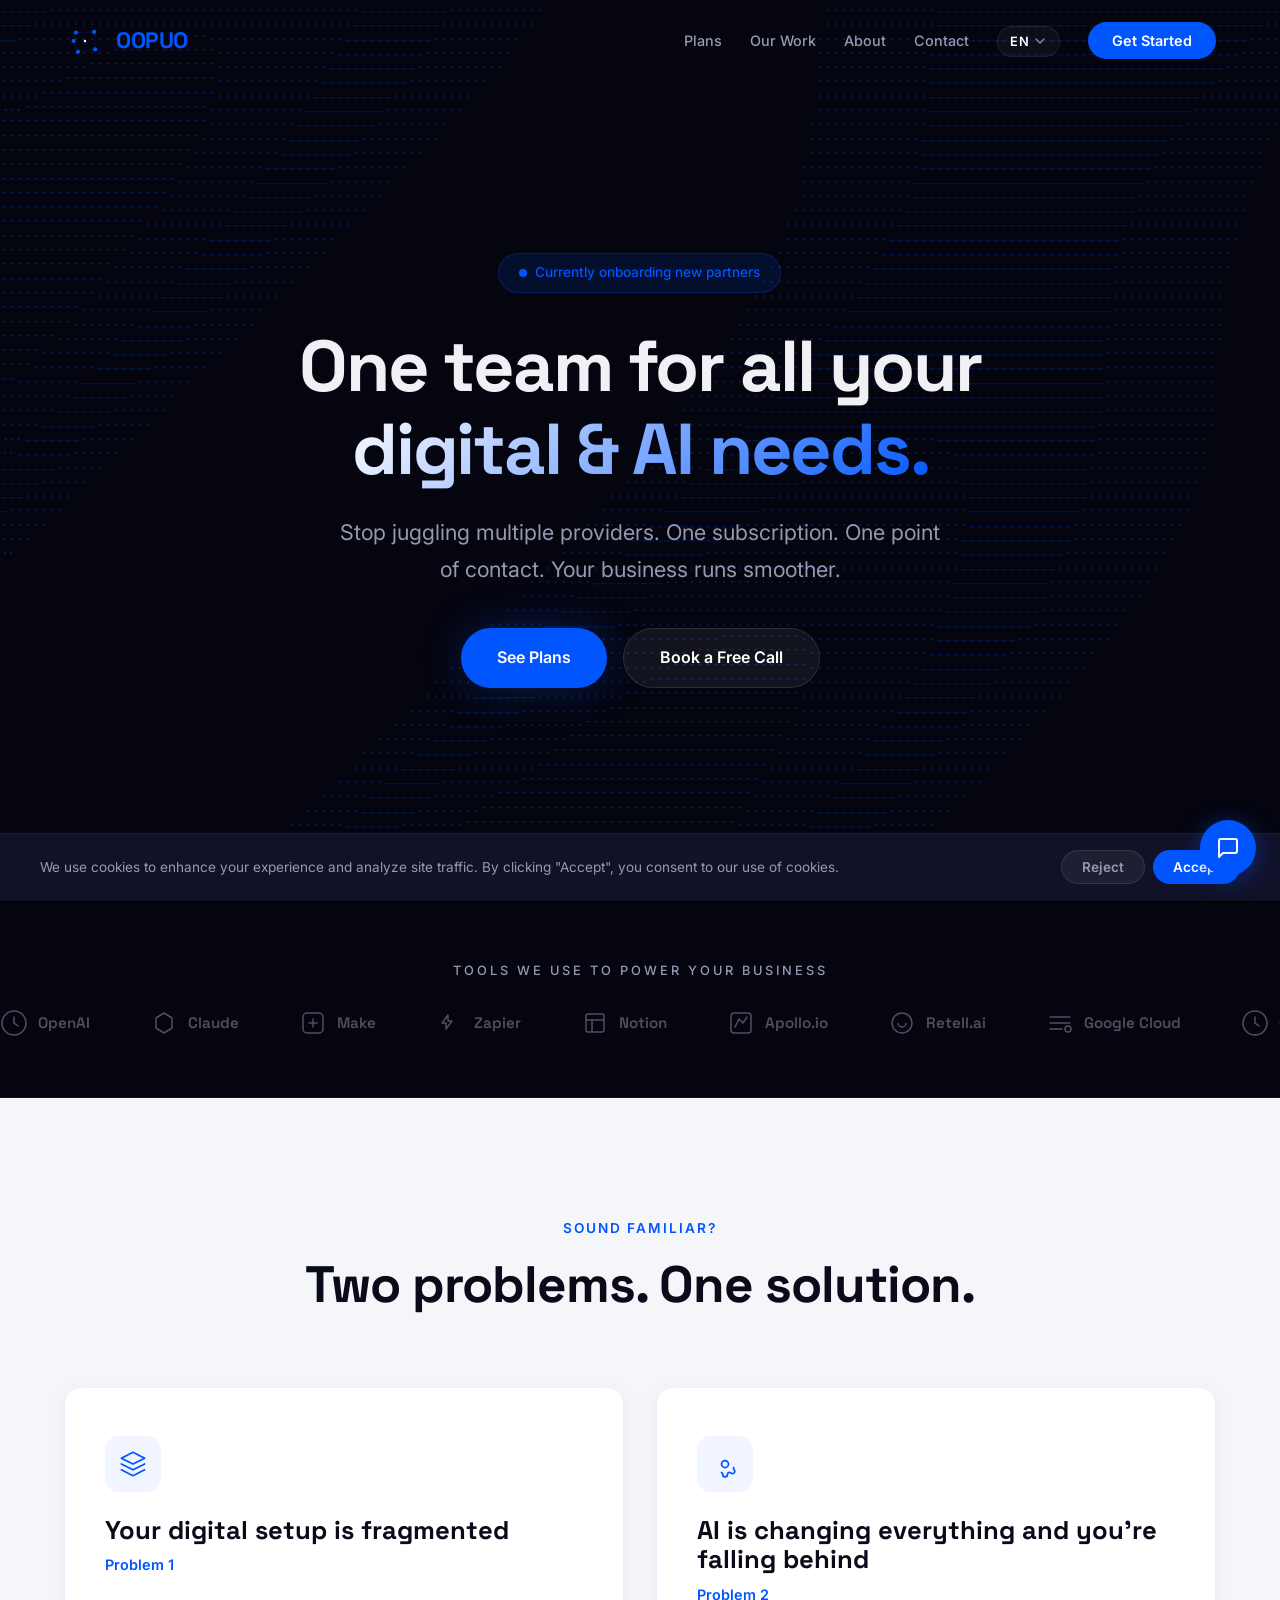
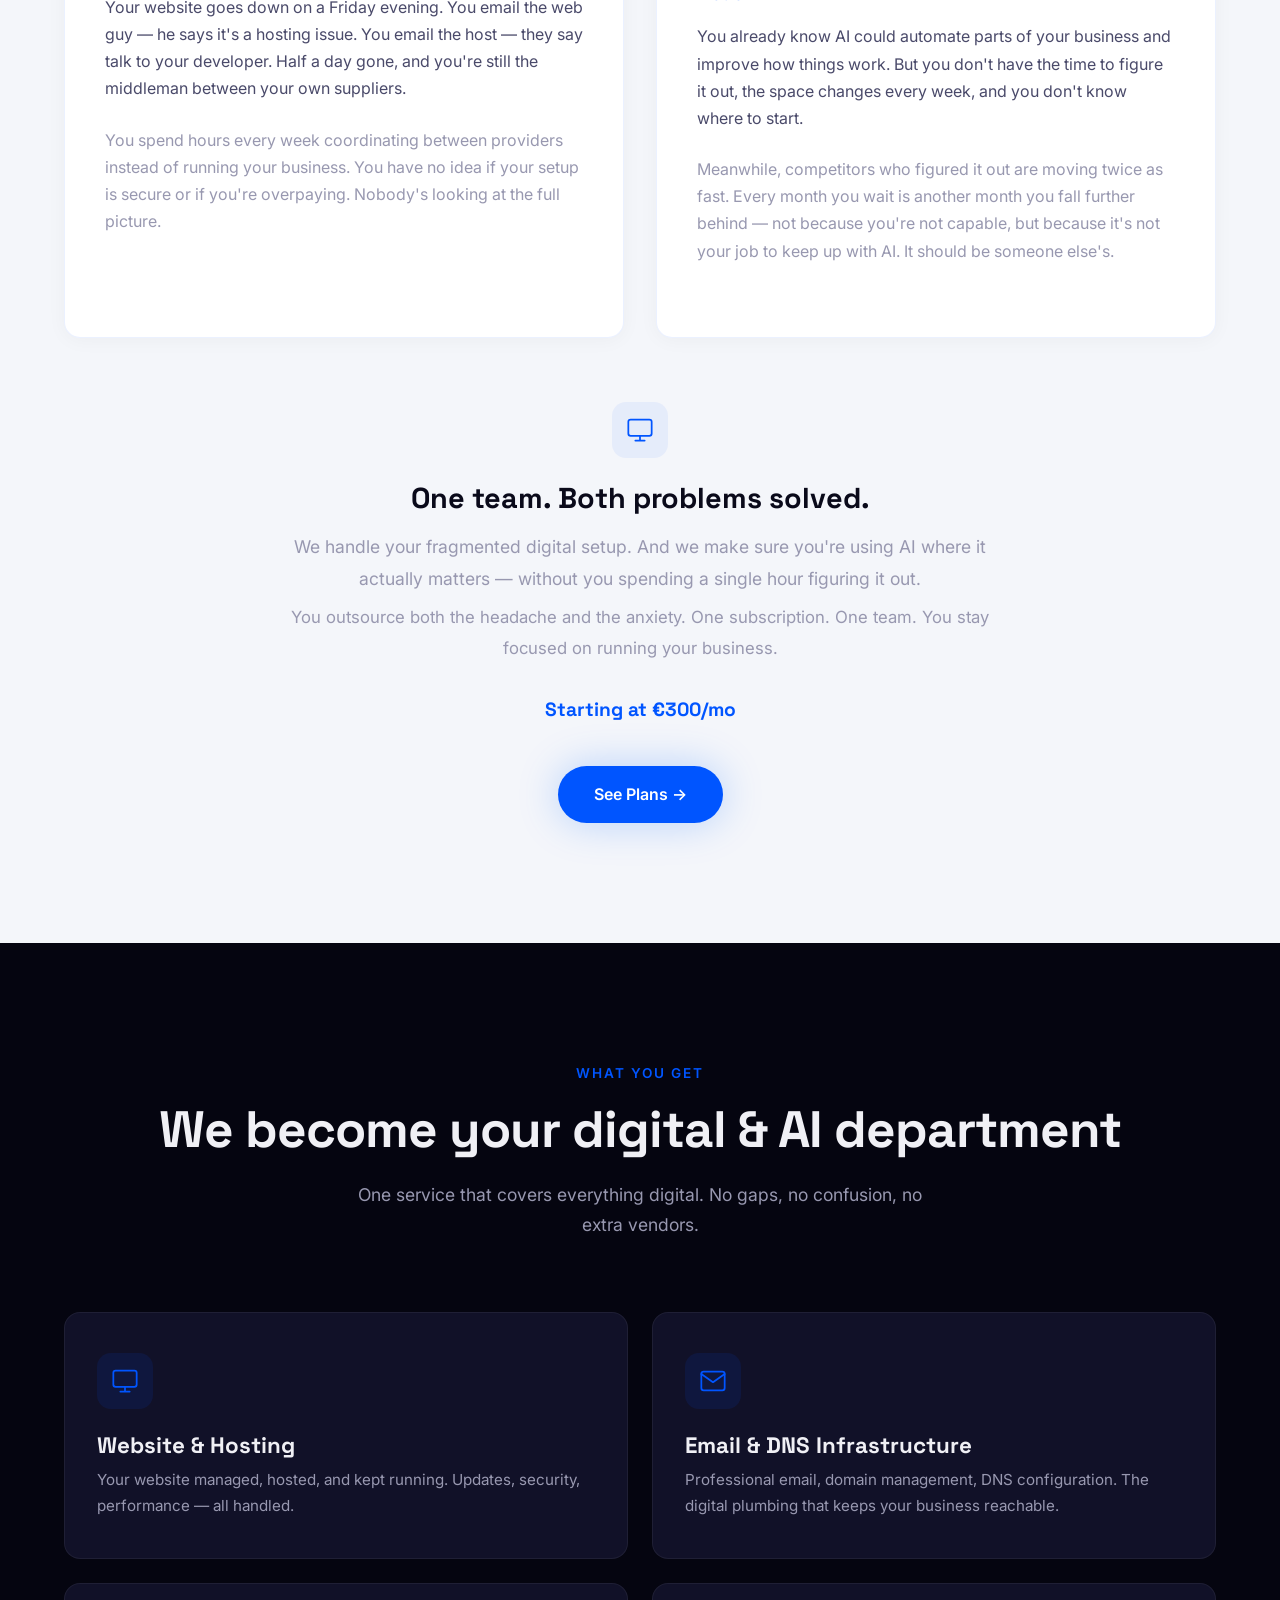
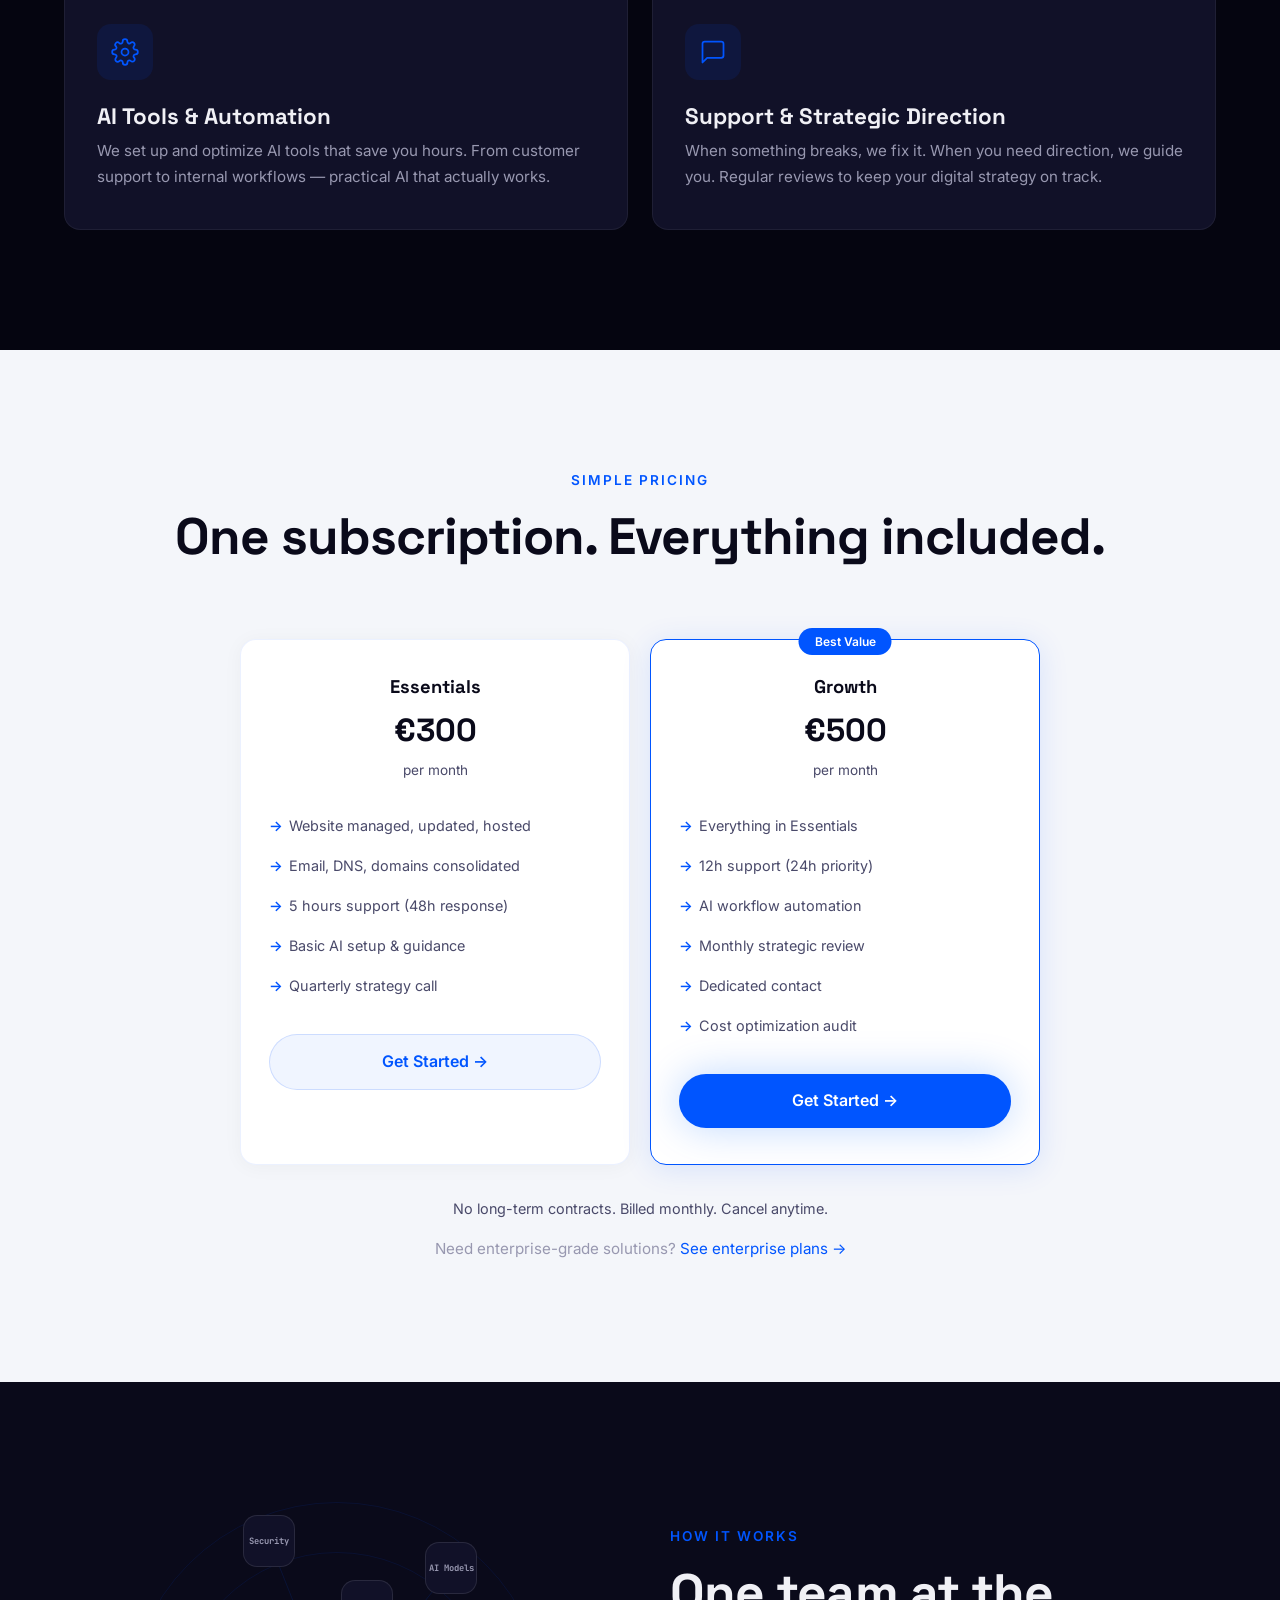
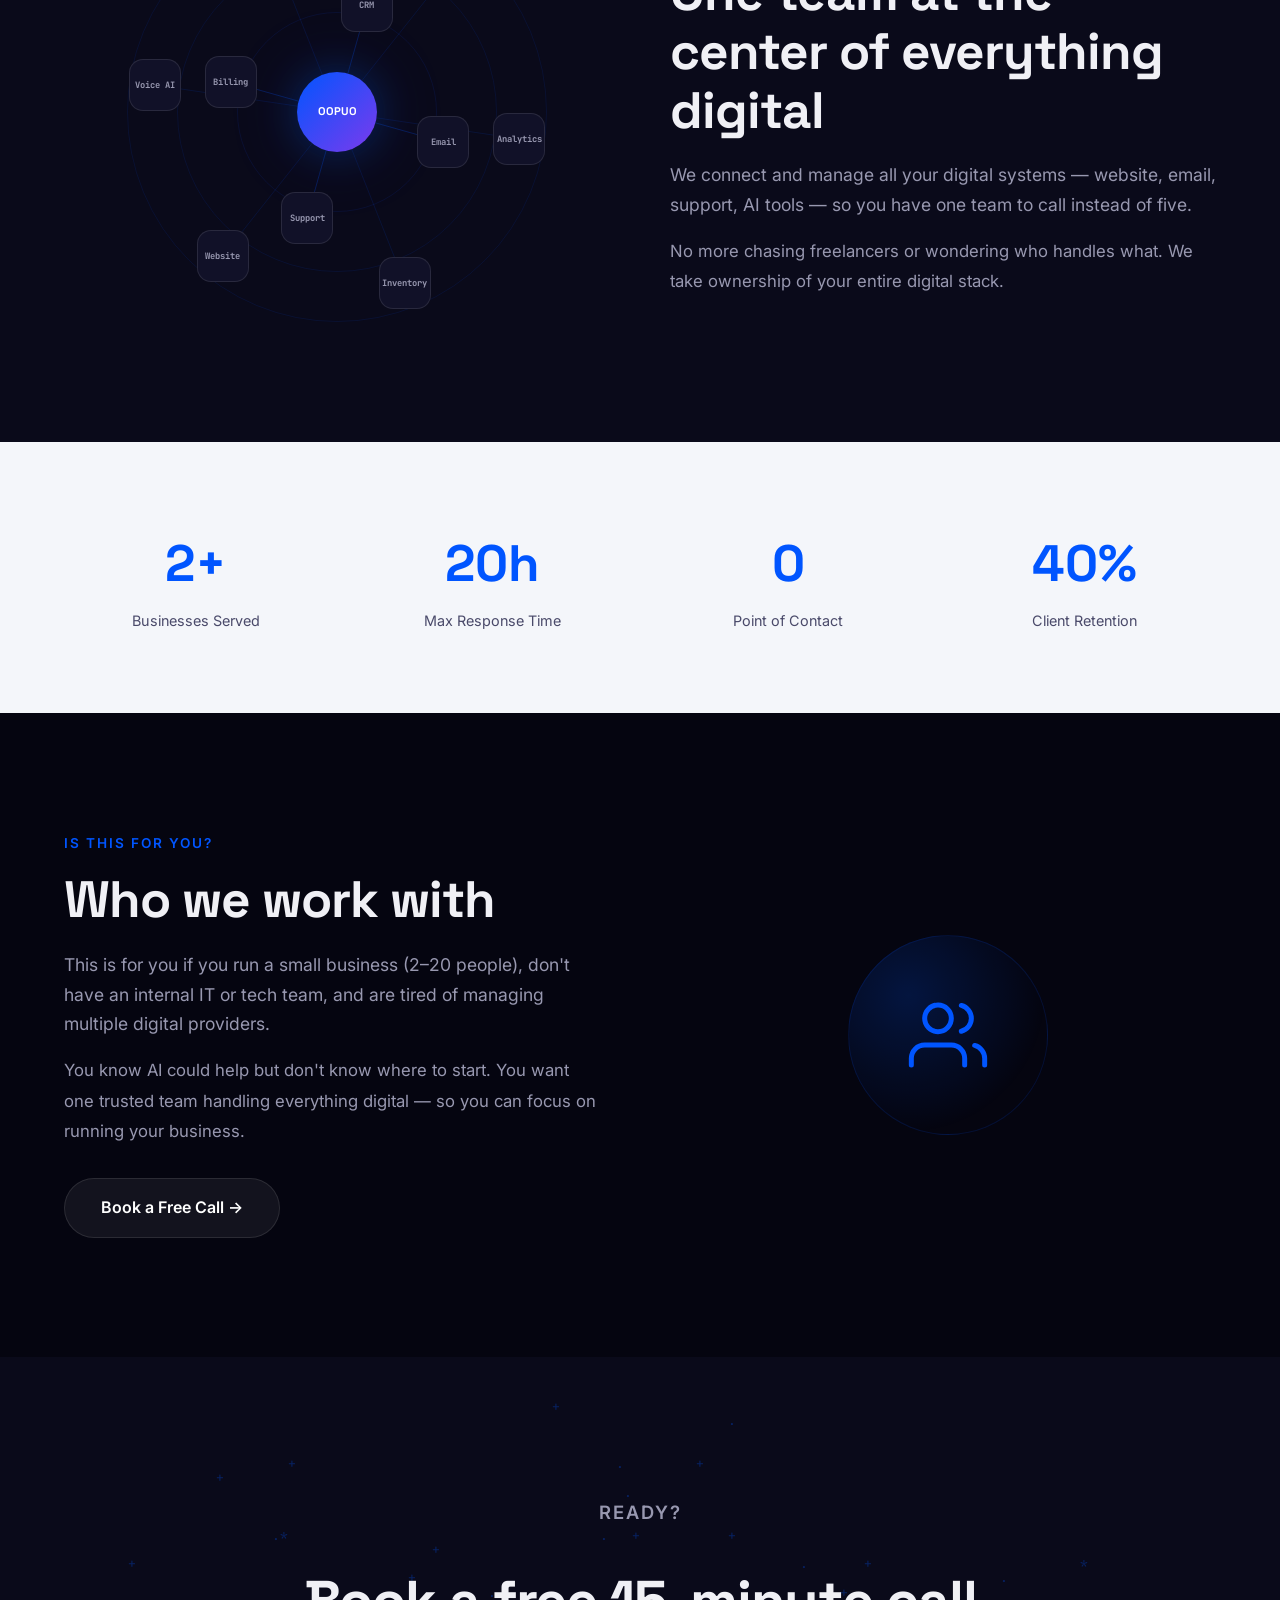
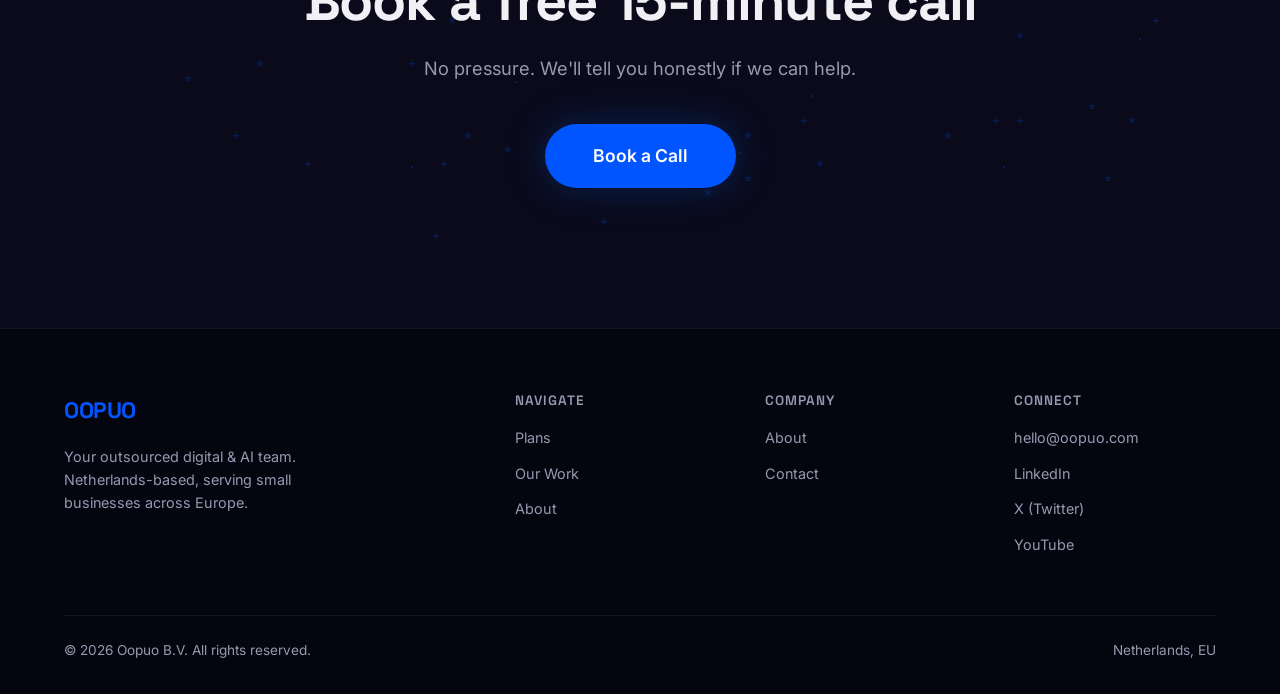
==== index.html @ 47dc232b "add cache-buster ?v=2 to CSS on all pages" ====
<!DOCTYPE html>
<html lang="en">
<head>
<meta charset="UTF-8">
<meta name="viewport" content="width=device-width, initial-scale=1.0">
<title>OOPUO — Your outsourced digital & AI team</title>
<link rel="icon" type="image/svg+xml" href="assets/favicon.svg">
<meta name="description" content="One team for all your digital and AI needs. Website, hosting, email, AI tools, and ongoing support — one subscription, one point of contact. Netherlands-based.">
<link rel="preconnect" href="https://fonts.googleapis.com">
<link rel="preconnect" href="https://fonts.gstatic.com" crossorigin>
<link href="https://fonts.googleapis.com/css2?family=Inter:wght@400;500;600&family=Space+Grotesk:wght@500;600;700&family=JetBrains+Mono:wght@400;500&display=swap" rel="stylesheet">
<link rel="stylesheet" href="css/main.css?v=2">
</head>
<body>

<!-- NAV -->
<nav>
  <div class="container">
    <a href="index.html" class="logo">
      <svg class="logo-icon" width="42" height="42" viewBox="0 0 240 240"><defs><filter id="lg"><feGaussianBlur stdDeviation="4"/></filter></defs><circle cx="120" cy="120" r="72" fill="none" stroke="#0055ff" stroke-width="2.5" opacity=".18" stroke-dasharray="6 6"/><line x1="68" y1="72" x2="172" y2="68" stroke="#0055ff" stroke-width="2.5" opacity=".4"/><line x1="172" y1="68" x2="178" y2="168" stroke="#0055ff" stroke-width="2.5" opacity=".4"/><line x1="178" y1="168" x2="80" y2="182" stroke="#0055ff" stroke-width="2.5" opacity=".4"/><line x1="80" y1="182" x2="55" y2="120" stroke="#0055ff" stroke-width="2.5" opacity=".4"/><line x1="55" y1="120" x2="68" y2="72" stroke="#0055ff" stroke-width="2.5" opacity=".4"/><circle cx="68" cy="72" r="12" fill="#0055ff" filter="url(#lg)"/><circle cx="172" cy="68" r="12" fill="#0055ff" filter="url(#lg)"/><circle cx="178" cy="168" r="12" fill="#0055ff" filter="url(#lg)"/><circle cx="80" cy="182" r="12" fill="#0055ff" filter="url(#lg)"/><circle cx="55" cy="120" r="12" fill="#0055ff" filter="url(#lg)"/><circle cx="120" cy="120" r="7" fill="#fff"/></svg>
      <span>OOPUO</span>
    </a>
    <ul class="nav-links">
      <li><a href="plans.html" data-i18n="nav.plans">Plans</a></li>
      <li><a href="portfolio.html" data-i18n="nav.portfolio">Our Work</a></li>
      <li><a href="about.html" data-i18n="nav.about">About</a></li>
      <li><a href="contact.html" data-i18n="nav.contact">Contact</a></li>
      <li>
        <div class="lang-dropdown">
          <button class="lang-dropdown-toggle" id="langToggle">
            <span class="lang-current">EN</span>
            <svg width="10" height="6" viewBox="0 0 10 6" fill="none"><path d="M1 1l4 4 4-4" stroke="currentColor" stroke-width="1.5" stroke-linecap="round" stroke-linejoin="round"/></svg>
          </button>
          <div class="lang-dropdown-menu" id="langMenu">
            <button data-lang="en" class="lang-option active">English</button>
            <button data-lang="nl" class="lang-option">Nederlands</button>
            <button data-lang="pt" class="lang-option">Português</button>
            <button data-lang="de" class="lang-option">Deutsch</button>
            <button data-lang="fr" class="lang-option">Français</button>
            <button data-lang="es" class="lang-option">Español</button>
          </div>
        </div>
      </li>
      <li><a href="contact.html" class="nav-cta" data-i18n="nav.cta">Get Started</a></li>
    </ul>
    <button class="menu-toggle" aria-label="Menu">☰</button>
  </div>
</nav>

<!-- HERO -->
<section class="hero">
  <div class="ascii-bg"><pre id="ascii-hero"></pre></div>
  <div class="hero-content">
    <div class="hero-badge reveal" data-i18n="home.badge">Currently onboarding new partners</div>
    <h1 class="reveal reveal-delay-1"><span data-i18n="home.hero.title1">One team for all your</span><br><span class="gradient" data-i18n="home.hero.title2">digital & AI needs.</span></h1>
    <p class="reveal reveal-delay-2" data-i18n="home.hero.subtitle">Stop juggling multiple providers. One subscription. One point of contact. Your business runs smoother.</p>
    <div class="btn-group reveal reveal-delay-3">
      <a href="plans.html" class="btn btn-primary" data-i18n="home.hero.cta1">See Plans</a>
      <a href="contact.html" class="btn btn-secondary" data-i18n="home.hero.cta2">Book a Free Call</a>
    </div>
  </div>
  <div class="scroll-hint">
    <svg viewBox="0 0 24 24" fill="none" stroke="currentColor" stroke-width="2"><path d="M12 5v14M19 12l-7 7-7-7"/></svg>
  </div>
</section>

<!-- TOOL MARQUEE -->
<div class="tool-marquee">
  <p data-i18n="home.marquee.label">Tools we use to power your business</p>
  <div class="marquee-track">
    <div class="tool-logo"><svg viewBox="0 0 28 28"><circle cx="14" cy="14" r="12" fill="none" stroke="currentColor" stroke-width="1.5"/><path d="M14 8v6l4 3" fill="none" stroke="currentColor" stroke-width="1.5" stroke-linecap="round"/></svg>OpenAI</div>
    <div class="tool-logo"><svg viewBox="0 0 28 28"><path d="M14 4l8 5v10l-8 5-8-5V9l8-5z" fill="none" stroke="currentColor" stroke-width="1.5" stroke-linejoin="round"/></svg>Claude</div>
    <div class="tool-logo"><svg viewBox="0 0 28 28"><rect x="4" y="4" width="20" height="20" rx="4" fill="none" stroke="currentColor" stroke-width="1.5"/><path d="M10 14h8M14 10v8" fill="none" stroke="currentColor" stroke-width="1.5" stroke-linecap="round"/></svg>Make</div>
    <div class="tool-logo"><svg viewBox="0 0 28 28"><path d="M6 14l6-8v6h4l-6 8v-6H6z" fill="none" stroke="currentColor" stroke-width="1.5" stroke-linejoin="round"/></svg>Zapier</div>
    <div class="tool-logo"><svg viewBox="0 0 28 28"><rect x="5" y="5" width="18" height="18" rx="2" fill="none" stroke="currentColor" stroke-width="1.5"/><path d="M5 11h18M11 11v12" fill="none" stroke="currentColor" stroke-width="1.5"/></svg>Notion</div>
    <div class="tool-logo"><svg viewBox="0 0 28 28"><path d="M8 18l4-8 4 4 4-6" fill="none" stroke="currentColor" stroke-width="1.5" stroke-linecap="round" stroke-linejoin="round"/><rect x="4" y="4" width="20" height="20" rx="3" fill="none" stroke="currentColor" stroke-width="1.5"/></svg>Apollo.io</div>
    <div class="tool-logo"><svg viewBox="0 0 28 28"><circle cx="14" cy="14" r="10" fill="none" stroke="currentColor" stroke-width="1.5"/><path d="M10 14a4 4 0 008 0" fill="none" stroke="currentColor" stroke-width="1.5"/></svg>Retell.ai</div>
    <div class="tool-logo"><svg viewBox="0 0 28 28"><path d="M4 8h20M4 14h20M4 20h12" fill="none" stroke="currentColor" stroke-width="1.5" stroke-linecap="round"/><circle cx="22" cy="20" r="3" fill="none" stroke="currentColor" stroke-width="1.5"/></svg>Google Cloud</div>
    <!-- Duplicate for infinite scroll -->
    <div class="tool-logo"><svg viewBox="0 0 28 28"><circle cx="14" cy="14" r="12" fill="none" stroke="currentColor" stroke-width="1.5"/><path d="M14 8v6l4 3" fill="none" stroke="currentColor" stroke-width="1.5" stroke-linecap="round"/></svg>OpenAI</div>
    <div class="tool-logo"><svg viewBox="0 0 28 28"><path d="M14 4l8 5v10l-8 5-8-5V9l8-5z" fill="none" stroke="currentColor" stroke-width="1.5" stroke-linejoin="round"/></svg>Claude</div>
    <div class="tool-logo"><svg viewBox="0 0 28 28"><rect x="4" y="4" width="20" height="20" rx="4" fill="none" stroke="currentColor" stroke-width="1.5"/><path d="M10 14h8M14 10v8" fill="none" stroke="currentColor" stroke-width="1.5" stroke-linecap="round"/></svg>Make</div>
    <div class="tool-logo"><svg viewBox="0 0 28 28"><path d="M6 14l6-8v6h4l-6 8v-6H6z" fill="none" stroke="currentColor" stroke-width="1.5" stroke-linejoin="round"/></svg>Zapier</div>
    <div class="tool-logo"><svg viewBox="0 0 28 28"><rect x="5" y="5" width="18" height="18" rx="2" fill="none" stroke="currentColor" stroke-width="1.5"/><path d="M5 11h18M11 11v12" fill="none" stroke="currentColor" stroke-width="1.5"/></svg>Notion</div>
    <div class="tool-logo"><svg viewBox="0 0 28 28"><path d="M8 18l4-8 4 4 4-6" fill="none" stroke="currentColor" stroke-width="1.5" stroke-linecap="round" stroke-linejoin="round"/><rect x="4" y="4" width="20" height="20" rx="3" fill="none" stroke="currentColor" stroke-width="1.5"/></svg>Apollo.io</div>
    <div class="tool-logo"><svg viewBox="0 0 28 28"><circle cx="14" cy="14" r="10" fill="none" stroke="currentColor" stroke-width="1.5"/><path d="M10 14a4 4 0 008 0" fill="none" stroke="currentColor" stroke-width="1.5"/></svg>Retell.ai</div>
    <div class="tool-logo"><svg viewBox="0 0 28 28"><path d="M4 8h20M4 14h20M4 20h12" fill="none" stroke="currentColor" stroke-width="1.5" stroke-linecap="round"/><circle cx="22" cy="20" r="3" fill="none" stroke="currentColor" stroke-width="1.5"/></svg>Google Cloud</div>
  </div>
</div>

<!-- THE PROBLEM -->
<section class="two-path section-light" style="position:relative;overflow:hidden">
<canvas class="particle-net"></canvas>
  <div class="container" style="position:relative;z-index:1">
    <div class="section-header">
      <p class="section-label reveal" data-i18n="home.problem.label">Sound familiar?</p>
      <h2 class="section-title reveal reveal-delay-1" data-i18n="home.problem.title">Two problems. One solution.</h2>
    </div>
    <div class="path-grid">
      <div class="path-card reveal">
        <div class="path-icon"><svg viewBox="0 0 24 24"><path d="M12 2L2 7l10 5 10-5-10-5z"/><path d="M2 17l10 5 10-5"/><path d="M2 12l10 5 10-5"/></svg></div>
        <h3 data-i18n="home.problem1.title">Your digital setup is fragmented</h3>
        <p class="path-audience" data-i18n="home.problem1.label">Problem 1</p>
        <p data-i18n="home.problem1.text">Your website goes down on a Friday evening. You email the web guy — he says it's a hosting issue. You email the host — they say talk to your developer. Half a day gone, and you're still the middleman between your own suppliers.</p>
        <p style="margin-top:12px;color:var(--text2)" data-i18n="home.problem1.text2">You spend hours every week coordinating between providers instead of running your business. You have no idea if your setup is secure or if you're overpaying. Nobody's looking at the full picture.</p>
      </div>
      <div class="path-card reveal reveal-delay-1">
        <div class="path-icon"><svg viewBox="0 0 24 24"><circle cx="12" cy="12" r="3"/><path d="M19.4 15a1.65 1.65 0 0 0 .33 1.82l.06.06a2 2 0 1 1-2.83 2.83l-.06-.06a1.65 1.65 0 0 0-1.82-.33 1.65 1.65 0 0 0-1 1.51V21a2 2 0 1 1-4 0v-.09A1.65 1.65 0 0 0 9 19.4"/></svg></div>
        <h3 data-i18n="home.problem2.title">AI is changing everything and you're falling behind</h3>
        <p class="path-audience" data-i18n="home.problem2.label">Problem 2</p>
        <p data-i18n="home.problem2.text">You already know AI could automate parts of your business and improve how things work. But you don't have the time to figure it out, the space changes every week, and you don't know where to start.</p>
        <p style="margin-top:12px;color:var(--text2)" data-i18n="home.problem2.text2">Meanwhile, competitors who figured it out are moving twice as fast. Every month you wait is another month you fall further behind — not because you're not capable, but because it's not your job to keep up with AI. It should be someone else's.</p>
      </div>
    </div>

    <!-- The Solution -->
    <div style="max-width:700px;margin:64px auto 0;text-align:center" class="reveal reveal-delay-2">
      <div class="path-icon" style="margin:0 auto 24px"><svg viewBox="0 0 24 24"><rect x="2" y="3" width="20" height="14" rx="2"/><path d="M8 21h8M12 17v4"/></svg></div>
      <h3 style="font-size:1.8rem;margin-bottom:16px" data-i18n="home.solution.title">One team. Both problems solved.</h3>
      <p style="color:var(--text2);font-size:1.1rem;line-height:1.8;margin-bottom:8px" data-i18n="home.solution.text">We handle your fragmented digital setup. And we make sure you're using AI where it actually matters — without you spending a single hour figuring it out.</p>
      <p style="color:var(--text2);font-size:1.05rem;line-height:1.8;margin-bottom:32px" data-i18n="home.solution.text2">You outsource both the headache and the anxiety. One subscription. One team. You stay focused on running your business.</p>
      <div class="path-price" data-i18n="home.solution.price">Starting at &euro;300/mo</div>
      <a href="plans.html" class="btn btn-primary" style="margin-top:16px" data-i18n="home.solution.cta">See Plans &rarr;</a>
    </div>
  </div>
</section>

<!-- WHAT YOU GET -->
<section style="background:var(--bg);padding:120px 0;position:relative;overflow:hidden">
  <canvas class="particle-net"></canvas>
  <div class="container" style="position:relative;z-index:1">
    <div class="section-header">
      <p class="section-label reveal" data-i18n="home.get.label">What you get</p>
      <h2 class="section-title reveal reveal-delay-1" data-i18n="home.get.title">We become your digital & AI department</h2>
      <p class="section-subtitle reveal reveal-delay-2" data-i18n="home.get.subtitle">One service that covers everything digital. No gaps, no confusion, no extra vendors.</p>
    </div>
    <div class="service-cards">
      <div class="service-card reveal">
        <div class="service-icon"><svg viewBox="0 0 24 24"><rect x="2" y="3" width="20" height="14" rx="2"/><path d="M8 21h8M12 17v4"/></svg></div>
        <h3 data-i18n="home.get.web.title">Website & Hosting</h3>
        <p data-i18n="home.get.web.text">Your website managed, hosted, and kept running. Updates, security, performance — all handled.</p>
      </div>
      <div class="service-card reveal reveal-delay-1">
        <div class="service-icon"><svg viewBox="0 0 24 24"><path d="M4 4h16c1.1 0 2 .9 2 2v12c0 1.1-.9 2-2 2H4c-1.1 0-2-.9-2-2V6c0-1.1.9-2 2-2z"/><path d="M22 6l-10 7L2 6"/></svg></div>
        <h3 data-i18n="home.get.email.title">Email & DNS Infrastructure</h3>
        <p data-i18n="home.get.email.text">Professional email, domain management, DNS configuration. The digital plumbing that keeps your business reachable.</p>
      </div>
      <div class="service-card reveal reveal-delay-2">
        <div class="service-icon"><svg viewBox="0 0 24 24"><circle cx="12" cy="12" r="3"/><path d="M19.4 15a1.65 1.65 0 0 0 .33 1.82l.06.06a2 2 0 1 1-2.83 2.83l-.06-.06a1.65 1.65 0 0 0-1.82-.33 1.65 1.65 0 0 0-1 1.51V21a2 2 0 1 1-4 0v-.09A1.65 1.65 0 0 0 9 19.4a1.65 1.65 0 0 0-1.82.33l-.06.06a2 2 0 1 1-2.83-2.83l.06-.06A1.65 1.65 0 0 0 4.68 15a1.65 1.65 0 0 0-1.51-1H3a2 2 0 1 1 0-4h.09A1.65 1.65 0 0 0 4.6 9a1.65 1.65 0 0 0-.33-1.82l-.06-.06a2 2 0 1 1 2.83-2.83l.06.06A1.65 1.65 0 0 0 9 4.68a1.65 1.65 0 0 0 1-1.51V3a2 2 0 1 1 4 0v.09a1.65 1.65 0 0 0 1 1.51 1.65 1.65 0 0 0 1.82-.33l.06-.06a2 2 0 1 1 2.83 2.83l-.06.06A1.65 1.65 0 0 0 19.4 9a1.65 1.65 0 0 0 1.51 1H21a2 2 0 1 1 0 4h-.09a1.65 1.65 0 0 0-1.51 1z"/></svg></div>
        <h3 data-i18n="home.get.ai.title">AI Tools & Automation</h3>
        <p data-i18n="home.get.ai.text">We set up and optimize AI tools that save you hours. From customer support to internal workflows — practical AI that actually works.</p>
      </div>
      <div class="service-card reveal reveal-delay-3">
        <div class="service-icon"><svg viewBox="0 0 24 24"><path d="M21 15a2 2 0 0 1-2 2H7l-4 4V5a2 2 0 0 1 2-2h14a2 2 0 0 1 2 2z"/></svg></div>
        <h3 data-i18n="home.get.support.title">Support & Strategic Direction</h3>
        <p data-i18n="home.get.support.text">When something breaks, we fix it. When you need direction, we guide you. Regular reviews to keep your digital strategy on track.</p>
      </div>
    </div>
  </div>
</section>

<!-- PRICING PREVIEW -->
<section class="pricing-section section-light" id="pricing" style="position:relative">
  <div class="container">
    <div class="section-header">
      <p class="section-label reveal" data-i18n="home.pricing.label">Simple pricing</p>
      <h2 class="section-title reveal reveal-delay-1" data-i18n="home.pricing.title">One subscription. Everything included.</h2>
    </div>
    <div class="pricing-grid pricing-grid-2">
      <div class="pricing-card reveal">
        <h3 data-i18n="home.pricing.essentials">Essentials</h3>
        <div class="price">&euro;300</div>
        <div class="price-sub" data-i18n="home.pricing.permonth">per month</div>
        <ul>
          <li data-i18n="home.pricing.essentials.f1">Website managed, updated, hosted</li>
          <li data-i18n="home.pricing.essentials.f2">Email, DNS, domains consolidated</li>
          <li data-i18n="home.pricing.essentials.f3">5 hours support (48h response)</li>
          <li data-i18n="home.pricing.essentials.f4">Basic AI setup & guidance</li>
          <li data-i18n="home.pricing.essentials.f5">Quarterly strategy call</li>
        </ul>
        <a href="contact.html" class="btn btn-secondary" style="width:100%;justify-content:center" data-i18n="home.pricing.essentials.cta">Get Started &rarr;</a>
      </div>
      <div class="pricing-card featured reveal reveal-delay-1">
        <h3 data-i18n="home.pricing.growth">Growth</h3>
        <div class="price">&euro;500</div>
        <div class="price-sub" data-i18n="home.pricing.permonth">per month</div>
        <ul>
          <li data-i18n="home.pricing.growth.f1">Everything in Essentials</li>
          <li data-i18n="home.pricing.growth.f2">12h support (24h priority)</li>
          <li data-i18n="home.pricing.growth.f3">AI workflow automation</li>
          <li data-i18n="home.pricing.growth.f4">Monthly strategic review</li>
          <li data-i18n="home.pricing.growth.f5">Dedicated contact</li>
          <li data-i18n="home.pricing.growth.f6">Cost optimization audit</li>
        </ul>
        <a href="contact.html" class="btn btn-primary" style="width:100%;justify-content:center" data-i18n="home.pricing.growth.cta">Get Started &rarr;</a>
      </div>
    </div>
    <p class="pricing-note reveal" style="margin-top:32px" data-i18n="home.pricing.note">No long-term contracts. Billed monthly. Cancel anytime.</p>
    <div style="text-align:center;margin-top:16px" class="reveal">
      <a href="plans.html#pricing" style="color:var(--text2);font-size:.95rem;transition:color .2s"><span data-i18n="home.pricing.enterprise">Need enterprise-grade solutions?</span> <span style="color:var(--blue)" data-i18n="home.pricing.enterprise.link">See enterprise plans &rarr;</span></a>
    </div>
  </div>
</section>

<!-- HUB VISUAL / SYSTEMS -->
<section style="background:var(--bg2);padding:100px 0;overflow:hidden">
  <div class="container">
    <div class="hub-grid">
      <div class="hub-visual reveal" id="hub-vis">
        <div class="hub-ring hub-ring-3"></div>
        <div class="hub-ring hub-ring-2"></div>
        <div class="hub-ring hub-ring-1"></div>
        <div class="hub-center">OOPUO</div>
        <svg class="hub-line" id="hub-lines"></svg>
      </div>
      <div class="reveal reveal-delay-1">
        <p class="section-label" data-i18n="home.hub.label">How it works</p>
        <h2 class="section-title" style="text-align:left" data-i18n="home.hub.title">One team at the center<br>of everything digital</h2>
        <p class="section-subtitle" data-i18n="home.hub.text">We connect and manage all your digital systems — website, email, support, AI tools — so you have one team to call instead of five.</p>
        <p style="color:var(--text2);font-size:1.05rem;line-height:1.8;margin-top:16px" data-i18n="home.hub.text2">No more chasing freelancers or wondering who handles what. We take ownership of your entire digital stack.</p>
      </div>
    </div>
  </div>
</section>

<!-- STATS -->
<section class="stats section-light" style="position:relative">
  <div class="container">
    <div class="stats-grid">
      <div class="reveal">
        <div class="stat-num" data-count="6" data-suffix="+">0</div>
        <div class="stat-label" data-i18n="home.stat1.label">Businesses Served</div>
      </div>
      <div class="reveal reveal-delay-1">
        <div class="stat-num" data-count="48" data-suffix="h">0</div>
        <div class="stat-label" data-i18n="home.stat2.label">Max Response Time</div>
      </div>
      <div class="reveal reveal-delay-2">
        <div class="stat-num" data-count="1" data-suffix="">0</div>
        <div class="stat-label" data-i18n="home.stat3.label">Point of Contact</div>
      </div>
      <div class="reveal reveal-delay-3">
        <div class="stat-num" data-count="100" data-suffix="%">0</div>
        <div class="stat-label" data-i18n="home.stat4.label">Client Retention</div>
      </div>
    </div>
  </div>
</section>

<!-- WHO THIS IS FOR -->
<section class="trust-section" style="position:relative;overflow:hidden">
<canvas class="particle-net"></canvas>
  <div class="container" style="position:relative;z-index:1">
    <div class="trust-grid">
      <div class="reveal">
        <p class="section-label" data-i18n="home.fit.label">Is this for you?</p>
        <h2 class="section-title" style="text-align:left" data-i18n="home.fit.title">Built for small businesses without a tech team.</h2>
        <p class="section-subtitle" data-i18n="home.fit.subtitle">This is for you if you run a small business (2-20 people), don't have an internal IT or tech team, and are tired of managing multiple digital providers.</p>
        <p style="color:var(--text2);font-size:1.05rem;line-height:1.8;margin-top:16px" data-i18n="home.fit.text">You know AI could help but don't know where to start. You want one trusted team handling everything digital — so you can focus on running your business.</p>
        <a href="contact.html" class="btn btn-secondary" style="margin-top:32px" data-i18n="home.fit.cta">Book a Free Call &rarr;</a>
      </div>
      <div class="trust-visual reveal reveal-delay-1">
        <div class="trust-shield"><svg width="24" height="24" viewBox="0 0 24 24" fill="none" stroke="currentColor" stroke-width="1.5" stroke-linecap="round" stroke-linejoin="round"><path d="M17 21v-2a4 4 0 0 0-4-4H5a4 4 0 0 0-4 4v2"/><circle cx="9" cy="7" r="4"/><path d="M23 21v-2a4 4 0 0 0-3-3.87"/><path d="M16 3.13a4 4 0 0 1 0 7.75"/></svg></div>
      </div>
    </div>
  </div>
</section>

<!-- CTA -->
<section class="cta-section">
  <div class="ascii-bg"><pre id="ascii-cta"></pre></div>
  <div class="container">
    <p class="section-label reveal" data-i18n="cta.label">Ready?</p>
    <h2 class="section-title reveal reveal-delay-1" data-i18n="cta.title">Book a free 15-minute call</h2>
    <p class="reveal reveal-delay-2" data-i18n="cta.subtitle">No pressure. We'll tell you honestly if we can help. If we're a good fit, we'll map out next steps together.</p>
    <a href="contact.html" class="btn btn-primary reveal reveal-delay-3" style="font-size:1.1rem;padding:18px 48px" data-i18n="cta.btn">Book a Call &rarr;</a>
  </div>
</section>

<!-- FOOTER -->
<footer>
  <div class="container">
    <div class="footer-grid">
      <div class="footer-brand">
        <a href="index.html" class="logo"><span>OOPUO</span></a>
        <p data-i18n="footer.desc">Your outsourced digital & AI team. Netherlands-based, serving small businesses across Europe.</p>
      </div>
      <div class="footer-col">
        <h4 data-i18n="footer.col1">Navigate</h4>
        <ul>
          <li><a href="plans.html">Plans</a></li>
          <li><a href="portfolio.html">Our Work</a></li>
          <li><a href="about.html">About</a></li>
        </ul>
      </div>
      <div class="footer-col">
        <h4 data-i18n="footer.col2">Company</h4>
        <ul>
          <li><a href="about.html">About</a></li>
          <li><a href="contact.html">Contact</a></li>
        </ul>
      </div>
      <div class="footer-col">
        <h4 data-i18n="footer.col3">Connect</h4>
        <ul>
          <li><a href="mailto:hello@oopuo.com">hello@oopuo.com</a></li>
          <li><a href="https://linkedin.com/company/oopuo" target="_blank">LinkedIn</a></li>
          <li><a href="https://x.com/oopuo" target="_blank">X (Twitter)</a></li>
          <li><a href="https://youtube.com/@oopuo" target="_blank">YouTube</a></li>
        </ul>
      </div>
    </div>
    <div class="footer-bottom">
      <p data-i18n="footer.copy">© 2026 Oopuo B.V. All rights reserved.</p>
      <p data-i18n="footer.location">Netherlands, EU</p>
    </div>
  </div>
</footer>

<script src="js/particle-net.js"></script>
<script src="js/main.js"></script>
<script src="js/i18n.js"></script>
<script src="js/chat-widget.js"></script>
<script src="js/analytics.js"></script>
<script src="js/cookie-consent.js"></script>

<!-- HubSpot Tracking Code -->
<script type="text/javascript" id="hs-script-loader" async defer src="//js.hs-scripts.com/147967707.js"></script>
</body>
</html>
---- css/main.css ----
/* ============================================
   OOPUO — Main Stylesheet
   Dark mode only. Mobile-first. Production-ready.
   ============================================ */

*,*::before,*::after{margin:0;padding:0;box-sizing:border-box}
:root{
  --blue:#0055ff;--blue-glow:#0066ff40;--bg:#050510;--bg2:#0a0a1a;
  --surface:#111128;--surface-hover:#16163a;--text:#f0f0f5;--text2:#9898b0;
  --radius:16px;--max:1200px;
  --green:#22c55e;
}
html{scroll-behavior:smooth;-webkit-font-smoothing:antialiased}
*{-webkit-overflow-scrolling:touch}
body{font-family:'Inter',system-ui,sans-serif;background:var(--bg);color:var(--text);line-height:1.6;overflow-x:hidden}
h1,h2,h3,h4{font-family:'Space Grotesk','Inter',sans-serif;line-height:1.15;font-weight:700}
a{color:var(--blue);text-decoration:none}
img{max-width:100%;display:block}
.container{max-width:var(--max);margin:0 auto;padding:0 24px}

/* ASCII BACKGROUNDS */
.ascii-bg{position:absolute;inset:0;overflow:hidden;pointer-events:none;z-index:0}
.ascii-bg pre{position:absolute;top:0;left:0;width:100%;height:100%;margin:0;padding:0;font-family:'JetBrains Mono',monospace;font-size:13px;line-height:1.1;color:rgba(0,85,255,.3);overflow:hidden;white-space:pre;user-select:none;will-change:contents;contain:strict}

/* ============================================
   NAVIGATION
   ============================================ */
nav{position:fixed;top:0;left:0;right:0;z-index:100;padding:20px 0;transition:background .3s,backdrop-filter .3s}
nav.scrolled{background:rgba(5,5,16,.85);backdrop-filter:blur(20px);border-bottom:1px solid rgba(255,255,255,.06)}
nav .container{display:flex;align-items:center;justify-content:space-between}
.logo{font-family:'Space Grotesk',sans-serif;font-size:1.4rem;font-weight:700;color:#fff;letter-spacing:-.5px;display:flex;align-items:center;gap:10px}
.logo span{color:var(--blue)}
.logo-icon{flex-shrink:0}
nav ul{display:flex;gap:28px;list-style:none;align-items:center}
nav ul a{color:var(--text2);font-size:.9rem;font-weight:500;transition:color .2s}
nav ul a:hover{color:#fff}
.nav-cta{background:var(--blue);color:#fff!important;padding:10px 24px;border-radius:50px;font-weight:600;font-size:.9rem;transition:transform .2s,box-shadow .2s}
.nav-cta:hover{transform:translateY(-1px);box-shadow:0 4px 24px var(--blue-glow)}
.menu-toggle{display:none;background:none;border:none;color:#fff;font-size:1.5rem;cursor:pointer}

/* Language Switcher */

.lang-switcher button{background:none;border:none;color:var(--text2);font-size:.75rem;font-weight:600;padding:4px 8px;border-radius:6px;cursor:pointer;transition:all .2s;font-family:'Inter',sans-serif}



/* ============================================
   HERO
   ============================================ */
.hero{position:relative;min-height:100vh;display:flex;align-items:center;justify-content:center;text-align:center;padding:120px 24px 80px;overflow:hidden}
.hero-content{position:relative;z-index:2;max-width:800px}
.hero-badge{display:inline-flex;align-items:center;gap:8px;background:rgba(0,85,255,.12);border:1px solid rgba(0,85,255,.25);border-radius:50px;padding:8px 20px;font-size:.85rem;color:var(--blue);font-weight:500;margin-bottom:32px}
.hero-badge::before{content:'';width:8px;height:8px;background:var(--blue);border-radius:50%;animation:pulse 2s infinite}
@keyframes pulse{0%,100%{opacity:1}50%{opacity:.4}}
.hero h1{font-size:clamp(2.5rem,6vw,4.5rem);letter-spacing:-.03em;margin-bottom:24px}
.hero h1 .gradient{background:linear-gradient(135deg,#fff 0%,var(--blue) 100%);-webkit-background-clip:text;-webkit-text-fill-color:transparent;background-clip:text}
.hero p{font-size:clamp(1.1rem,2vw,1.35rem);color:var(--text2);max-width:600px;margin:0 auto 40px;line-height:1.7}
.hero .section-subtitle{font-size:clamp(1.1rem,2vw,1.35rem);color:var(--text2);max-width:600px;margin:0 auto 40px;line-height:1.7}
.btn-group{display:flex;gap:16px;justify-content:center;flex-wrap:wrap}
.btn{display:inline-flex;align-items:center;gap:8px;padding:16px 36px;border-radius:50px;font-size:1rem;font-weight:600;font-family:'Inter',sans-serif;cursor:pointer;transition:all .25s;border:none}
.btn-primary{background:var(--blue);color:#fff;box-shadow:0 0 40px var(--blue-glow)}
.btn-primary:hover{transform:translateY(-2px);box-shadow:0 8px 40px rgba(0,85,255,.35)}
.btn-secondary{background:rgba(255,255,255,.06);color:#fff;border:1px solid rgba(255,255,255,.1)}
.btn-secondary:hover{background:rgba(255,255,255,.1);transform:translateY(-2px)}
.scroll-hint{position:absolute;bottom:40px;left:50%;transform:translateX(-50%);display:flex;flex-direction:column;align-items:center;gap:8px;color:var(--text2);font-size:.8rem;animation:float 3s ease-in-out infinite}
@keyframes float{0%,100%{transform:translateX(-50%) translateY(0)}50%{transform:translateX(-50%) translateY(8px)}}
.scroll-hint svg{width:24px;height:24px;stroke:var(--text2)}

/* ============================================
   SECTIONS
   ============================================ */
section{padding:120px 0;position:relative}
.section-label{font-size:.85rem;font-weight:600;color:var(--blue);text-transform:uppercase;letter-spacing:2px;margin-bottom:16px}
.section-title{font-size:clamp(2rem,4vw,3.2rem);letter-spacing:-.02em;margin-bottom:20px}
.section-subtitle{font-size:1.1rem;color:var(--text2);max-width:600px;line-height:1.7}
.section-header{text-align:center;margin-bottom:72px;position:relative;z-index:2}
.section-header .section-subtitle{margin:0 auto}

/* ============================================
   REVEAL ANIMATIONS
   ============================================ */
.reveal{opacity:0;transform:translateY(30px);transition:opacity 1s cubic-bezier(.16,1,.3,1),transform 1s cubic-bezier(.16,1,.3,1);will-change:opacity,transform}
.reveal.visible{opacity:1;transform:translateY(0)}
.reveal-delay-1{transition-delay:.1s}
.reveal-delay-2{transition-delay:.2s}
.reveal-delay-3{transition-delay:.3s}
.reveal-delay-4{transition-delay:.4s}

/* ============================================
   TWO-PATH SECTION (Home)
   ============================================ */
.two-path{background:var(--bg2);padding:120px 0}
.path-grid{display:grid;grid-template-columns:1fr 1fr;gap:32px;position:relative;z-index:2}
.path-card{background:var(--surface);border:1px solid rgba(255,255,255,.06);border-radius:var(--radius);padding:48px 40px;transition:all .35s;position:relative;overflow:hidden}
.path-card::before{content:'';position:absolute;top:0;left:0;right:0;height:2px;background:linear-gradient(90deg,transparent,var(--blue),transparent);opacity:0;transition:opacity .35s}
.path-card:hover{transform:translateY(-4px);border-color:rgba(0,85,255,.2);box-shadow:0 20px 60px rgba(0,0,0,.4)}
.path-card:hover::before{opacity:1}
.path-icon{width:56px;height:56px;border-radius:14px;background:rgba(0,85,255,.1);display:flex;align-items:center;justify-content:center;margin-bottom:24px}
.path-icon svg{width:28px;height:28px;stroke:var(--blue);fill:none;stroke-width:1.5;stroke-linecap:round;stroke-linejoin:round}
.path-card h3{font-size:1.6rem;margin-bottom:8px}
.path-card .path-audience{color:var(--blue);font-weight:600;font-size:.9rem;margin-bottom:16px}
.path-card p{color:var(--text2);font-size:1rem;line-height:1.7;margin-bottom:24px}
.path-price{font-family:'Space Grotesk',sans-serif;font-size:1.2rem;font-weight:700;color:#fff;margin-bottom:24px}
.path-price span{color:var(--text2);font-size:.9rem;font-weight:400}

/* ============================================
   PORTFOLIO CAROUSEL (Home)
   ============================================ */
.portfolio-carousel{background:var(--bg);padding:120px 0;overflow:hidden}
.carousel-track{display:flex;gap:24px;animation:carouselScroll 30s linear infinite;width:max-content}
.carousel-track:hover{animation-play-state:paused}
@keyframes carouselScroll{0%{transform:translateX(0)}100%{transform:translateX(-50%)}}
.carousel-card{background:var(--surface);border:1px solid rgba(255,255,255,.06);border-radius:var(--radius);padding:0;width:340px;flex-shrink:0;transition:all .35s;overflow:hidden;cursor:pointer}
.carousel-card:hover{transform:translateY(-4px);border-color:rgba(0,85,255,.2);box-shadow:0 20px 60px rgba(0,0,0,.4)}
.carousel-card-image{width:100%;height:200px;background:linear-gradient(135deg,var(--surface),rgba(0,85,255,.1));display:flex;align-items:center;justify-content:center}
.carousel-card-image svg{width:48px;height:48px;stroke:var(--blue);fill:none;stroke-width:1.5;opacity:.5}
.carousel-card-body{padding:24px}
.carousel-card-body h3{font-size:1.2rem;margin-bottom:4px}
.carousel-card-body .card-desc{color:var(--text2);font-size:.9rem;margin-bottom:12px}
.carousel-card-body .card-tags{display:flex;flex-wrap:wrap;gap:6px}
.carousel-card-body .card-tag{background:rgba(0,85,255,.08);border:1px solid rgba(0,85,255,.15);border-radius:50px;padding:4px 12px;font-size:.75rem;color:var(--blue);font-weight:500}

/* ============================================
   STATS BAR
   ============================================ */
.stats{background:var(--bg2);padding:80px 0;position:relative;border-top:1px solid rgba(255,255,255,.04);border-bottom:1px solid rgba(255,255,255,.04)}
.stats-grid{display:grid;grid-template-columns:repeat(4,1fr);gap:32px;text-align:center;position:relative;z-index:2}
.stat-num{font-size:clamp(2.5rem,4vw,3.5rem);font-family:'Space Grotesk',sans-serif;font-weight:700;color:var(--blue)}
.stat-label{color:var(--text2);font-size:.9rem;margin-top:4px}

/* ============================================
   TRUST / CHIMERA SECTION
   ============================================ */
.trust-section{background:var(--bg);padding:120px 0}
.trust-grid{display:grid;grid-template-columns:1fr 1fr;gap:80px;align-items:center;position:relative;z-index:2}
.trust-text h2{font-size:clamp(1.8rem,3.5vw,2.8rem);margin-bottom:20px}
.trust-text p{color:var(--text2);font-size:1.05rem;line-height:1.8;margin-bottom:16px}
.trust-visual{position:relative;display:flex;justify-content:center;align-items:center;min-height:300px}
.trust-shield{width:200px;height:200px;border-radius:50%;background:radial-gradient(circle at 30% 30%,rgba(0,85,255,.2),transparent 70%);border:1px solid rgba(0,85,255,.15);display:flex;align-items:center;justify-content:center;font-size:4rem}

/* ============================================
   HUB VISUAL
   ============================================ */
.hub-visual{position:relative;width:100%;max-width:460px;aspect-ratio:1;margin:0 auto}
.hub-center{position:absolute;top:50%;left:50%;transform:translate(-50%,-50%);width:80px;height:80px;border-radius:50%;background:linear-gradient(135deg,var(--blue),#7c3aed);display:flex;align-items:center;justify-content:center;font-weight:700;font-size:.7rem;color:#fff;font-family:'Space Grotesk',sans-serif;z-index:3;box-shadow:0 0 40px var(--blue-glow),0 0 80px rgba(0,85,255,.15)}
.hub-ring{position:absolute;top:50%;left:50%;border-radius:50%;border:1px solid rgba(0,85,255,.1);transform:translate(-50%,-50%)}
.hub-ring-1{width:200px;height:200px;animation:hubPulse 4s ease-in-out infinite}
.hub-ring-2{width:320px;height:320px;animation:hubPulse 4s ease-in-out infinite .5s}
.hub-ring-3{width:420px;height:420px;animation:hubPulse 4s ease-in-out infinite 1s}
@keyframes hubPulse{0%,100%{opacity:.3;border-color:rgba(0,85,255,.08)}50%{opacity:1;border-color:rgba(0,85,255,.2)}}
.hub-node{position:absolute;width:52px;height:52px;border-radius:14px;background:var(--surface);border:1px solid rgba(255,255,255,.1);display:flex;align-items:center;justify-content:center;font-size:.55rem;color:var(--text2);font-weight:700;font-family:'JetBrains Mono',monospace;z-index:3;text-align:center;line-height:1.2;transition:all .3s}
.hub-node:hover{border-color:var(--blue);box-shadow:0 0 20px var(--blue-glow);transform:scale(1.1)}
.hub-line{position:absolute;top:0;left:0;width:100%;height:100%;z-index:1;pointer-events:none}

/* ============================================
   SERVICE CARDS
   ============================================ */
.services-section{background:var(--bg2);position:relative;overflow:hidden;padding:120px 0}
.service-cards{display:grid;grid-template-columns:repeat(2,1fr);gap:24px;position:relative;z-index:2}
.service-card{background:var(--surface);border:1px solid rgba(255,255,255,.06);border-radius:var(--radius);padding:40px 32px;transition:all .35s cubic-bezier(.16,1,.3,1);position:relative;overflow:hidden}
.service-card::before{content:'';position:absolute;top:0;left:0;right:0;height:2px;background:linear-gradient(90deg,transparent,var(--blue),transparent);opacity:0;transition:opacity .35s}
.service-card:hover{transform:translateY(-4px);border-color:rgba(0,85,255,.2);box-shadow:0 20px 60px rgba(0,0,0,.4)}
.service-card:hover::before{opacity:1}
.service-icon{width:56px;height:56px;border-radius:14px;background:rgba(0,85,255,.1);display:flex;align-items:center;justify-content:center;margin-bottom:24px}
.service-icon svg{width:28px;height:28px;stroke:var(--blue);fill:none;stroke-width:1.5;stroke-linecap:round;stroke-linejoin:round}
.service-card h3{font-size:1.4rem;margin-bottom:8px}
.service-price{color:var(--blue);font-weight:600;font-size:1rem;margin-bottom:16px}
.service-card p{color:var(--text2);font-size:.95rem;line-height:1.7}

/* ============================================
   PRICING TABLE
   ============================================ */
.pricing-section{background:var(--bg);padding:120px 0}
.pricing-grid{display:grid;grid-template-columns:repeat(4,1fr);gap:20px;position:relative;z-index:2}
.pricing-card{background:var(--surface);border:1px solid rgba(255,255,255,.06);border-radius:var(--radius);padding:36px 28px;text-align:center;transition:all .35s;position:relative}
.pricing-card.featured{border-color:rgba(0,85,255,.3);background:linear-gradient(180deg,rgba(0,85,255,.06) 0%,var(--surface) 100%)}
.pricing-card.featured::after{content:'Best Value';position:absolute;top:-12px;left:50%;transform:translateX(-50%);background:var(--blue);color:#fff;font-size:.75rem;font-weight:600;padding:4px 16px;border-radius:50px}
.pricing-card h3{font-size:1.15rem;margin-bottom:8px}
.pricing-card .price{font-family:'Space Grotesk',sans-serif;font-size:2rem;font-weight:700;color:var(--blue);margin-bottom:4px}
.pricing-card .price-sub{color:var(--text2);font-size:.85rem;margin-bottom:24px}
.pricing-card .save-badge{color:var(--green);font-weight:600;font-size:.85rem;margin-bottom:16px}
.pricing-card ul{list-style:none;text-align:left;margin-bottom:28px}
.pricing-card ul li{color:var(--text2);font-size:.9rem;padding:8px 0;padding-left:20px;position:relative;border-bottom:1px solid rgba(255,255,255,.04)}
.pricing-card ul li::before{content:'→';position:absolute;left:0;color:var(--blue);font-weight:600}
.pricing-card .btn{width:100%;justify-content:center;padding:14px 24px}
.pricing-note{text-align:center;color:var(--text2);font-size:.9rem;margin-top:32px;position:relative;z-index:2}

/* ============================================
   PROCESS STEPS
   ============================================ */
.process-section{background:var(--bg2);padding:120px 0;overflow:hidden}
.process-steps{display:grid;grid-template-columns:repeat(5,1fr);gap:24px;position:relative;z-index:2}
.process-step{text-align:center;position:relative}
.process-step::after{content:'→';position:absolute;right:-16px;top:40px;color:var(--blue);font-size:1.5rem;font-weight:700}
.process-step:last-child::after{display:none}
.step-number{width:64px;height:64px;border-radius:50%;background:rgba(0,85,255,.1);border:1px solid rgba(0,85,255,.2);display:flex;align-items:center;justify-content:center;font-family:'JetBrains Mono',monospace;font-weight:700;color:var(--blue);font-size:1.2rem;margin:0 auto 16px}
.process-step h3{font-size:1.1rem;margin-bottom:8px}
.process-step p{color:var(--text2);font-size:.85rem;line-height:1.6}

/* ============================================
   ENTERPRISE CAPABILITIES
   ============================================ */
.capability-cards{display:grid;grid-template-columns:repeat(2,1fr);gap:24px;position:relative;z-index:2}
.capability-card{background:var(--surface);border:1px solid rgba(255,255,255,.06);border-radius:var(--radius);padding:40px 32px;transition:all .35s}
.capability-card:hover{transform:translateY(-4px);border-color:rgba(0,85,255,.2);box-shadow:0 20px 60px rgba(0,0,0,.4)}
.capability-card .cap-icon{width:56px;height:56px;border-radius:14px;background:rgba(0,85,255,.1);display:flex;align-items:center;justify-content:center;margin-bottom:24px;font-size:1.5rem}
.capability-card h3{font-size:1.4rem;margin-bottom:8px}
.capability-card .cap-price{color:var(--blue);font-weight:600;font-size:1rem;margin-bottom:16px}
.capability-card p{color:var(--text2);font-size:.95rem;line-height:1.7}

/* ============================================
   TRUST BUILDERS (Enterprise)
   ============================================ */
.trust-builders{display:grid;grid-template-columns:repeat(4,1fr);gap:24px;position:relative;z-index:2}
.trust-builder{background:var(--surface);border:1px solid rgba(255,255,255,.06);border-radius:var(--radius);padding:32px 24px;text-align:center;transition:all .3s}
.trust-builder:hover{border-color:rgba(0,85,255,.15)}
.trust-builder .tb-icon{font-size:2rem;margin-bottom:16px}
.trust-builder h4{font-size:1rem;margin-bottom:8px}
.trust-builder p{color:var(--text2);font-size:.85rem;line-height:1.6}

/* ============================================
   PORTFOLIO PAGE
   ============================================ */
.filter-tabs{display:flex;gap:4px;background:var(--surface);border-radius:12px;padding:4px;margin-bottom:48px;justify-content:center;position:relative;z-index:2}
.filter-tab{padding:12px 24px;border:none;background:transparent;color:var(--text2);font-family:'Inter',sans-serif;font-size:.95rem;font-weight:500;border-radius:10px;cursor:pointer;transition:all .3s}
.filter-tab.active{background:var(--blue);color:#fff;box-shadow:0 4px 20px var(--blue-glow)}
.filter-tab:hover:not(.active){color:#fff;background:rgba(255,255,255,.05)}
.portfolio-grid{display:grid;grid-template-columns:repeat(3,1fr);gap:24px;position:relative;z-index:2}
.portfolio-card{background:var(--surface);border:1px solid rgba(255,255,255,.06);border-radius:var(--radius);overflow:hidden;transition:all .35s;cursor:pointer}
.portfolio-card:hover{transform:translateY(-4px);border-color:rgba(0,85,255,.2);box-shadow:0 20px 60px rgba(0,0,0,.4)}
.portfolio-card-image{width:100%;height:220px;background:linear-gradient(135deg,var(--surface),rgba(0,85,255,.08));display:flex;align-items:center;justify-content:center}
.portfolio-card-image svg{width:56px;height:56px;stroke:var(--blue);fill:none;stroke-width:1;opacity:.4}
.portfolio-card-body{padding:28px}
.portfolio-card-body h3{font-size:1.3rem;margin-bottom:8px}
.portfolio-card-body .port-desc{color:var(--text2);font-size:.95rem;line-height:1.6;margin-bottom:16px}
.portfolio-card-body .port-tags{display:flex;flex-wrap:wrap;gap:6px;margin-bottom:16px}
.portfolio-card-body .port-tag{background:rgba(0,85,255,.08);border:1px solid rgba(0,85,255,.15);border-radius:50px;padding:4px 12px;font-size:.75rem;color:var(--blue);font-weight:500}
.portfolio-card-body .port-link{color:var(--blue);font-weight:600;font-size:.9rem;transition:gap .2s;display:inline-flex;align-items:center;gap:4px}
.portfolio-card:hover .port-link{gap:8px}

/* ============================================
   ABOUT PAGE
   ============================================ */
.about-grid{display:grid;grid-template-columns:1fr 1.2fr;gap:80px;align-items:center;position:relative;z-index:2}
.about-photo{width:100%;max-width:400px;aspect-ratio:1;border-radius:var(--radius);background:linear-gradient(135deg,var(--surface),rgba(0,85,255,.1));border:1px solid rgba(255,255,255,.06);display:flex;align-items:center;justify-content:center;font-size:6rem}
.about-text .section-title{text-align:left}
.about-text p{color:var(--text2);font-size:1.05rem;line-height:1.8;margin-bottom:16px}
.about-text p strong{color:#fff}

/* Timeline */
.timeline{position:relative;padding-left:32px;margin-top:48px;z-index:2}
.timeline::before{content:'';position:absolute;left:8px;top:0;bottom:0;width:2px;background:rgba(0,85,255,.2)}
.timeline-item{position:relative;margin-bottom:32px;padding-left:24px}
.timeline-item::before{content:'';position:absolute;left:-28px;top:6px;width:12px;height:12px;border-radius:50%;background:var(--blue);box-shadow:0 0 12px var(--blue-glow)}
.timeline-item h4{font-size:1rem;margin-bottom:4px;color:#fff}
.timeline-item p{color:var(--text2);font-size:.9rem}
.timeline-item .timeline-year{color:var(--blue);font-family:'JetBrains Mono',monospace;font-size:.85rem;font-weight:600;margin-bottom:4px}

/* Pillars */
.pillars{display:grid;grid-template-columns:repeat(3,1fr);gap:24px;position:relative;z-index:2}
.pillar{background:var(--surface);border:1px solid rgba(255,255,255,.06);border-radius:var(--radius);padding:36px 28px;text-align:center;transition:all .3s}
.pillar:hover{border-color:rgba(0,85,255,.15)}
.pillar .pillar-icon{font-size:2rem;margin-bottom:16px}
.pillar h3{font-size:1.2rem;margin-bottom:8px}
.pillar p{color:var(--text2);font-size:.9rem;line-height:1.6}

/* ============================================
   CONTACT PAGE
   ============================================ */
.contact-grid{display:grid;grid-template-columns:1fr 1fr;gap:60px;position:relative;z-index:2}
.contact-form{display:flex;flex-direction:column;gap:20px}
.form-group{display:flex;flex-direction:column;gap:6px}
.form-group label{font-size:.85rem;font-weight:600;color:var(--text2)}
.form-group input,.form-group textarea,.form-group select{background:var(--surface);border:1px solid rgba(255,255,255,.08);border-radius:12px;padding:14px 18px;color:var(--text);font-size:.95rem;font-family:'Inter',sans-serif;outline:none;transition:border-color .2s}
.form-group input:focus,.form-group textarea:focus,.form-group select:focus{border-color:var(--blue)}
.form-group textarea{resize:vertical;min-height:140px}
.form-group select{cursor:pointer;appearance:none;background-image:url("data:image/svg+xml,%3Csvg xmlns='http://www.w3.org/2000/svg' width='12' height='8' fill='%239898b0'%3E%3Cpath d='M1 1l5 5 5-5'/%3E%3C/svg%3E");background-repeat:no-repeat;background-position:right 16px center}
.form-group select option{background:var(--bg2);color:var(--text)}
.contact-info{display:flex;flex-direction:column;gap:32px}
.contact-info-item h3{font-size:1.1rem;margin-bottom:8px}
.contact-info-item p{color:var(--text2);font-size:.95rem;line-height:1.6}
.contact-info-item a{color:var(--blue)}
.calendly-embed{width:100%;height:400px;border-radius:var(--radius);border:1px solid rgba(255,255,255,.06);background:var(--surface);display:flex;align-items:center;justify-content:center;color:var(--text2);font-size:.95rem}

/* ============================================
   CTA SECTION
   ============================================ */
.cta-section{background:var(--bg2);padding:140px 0;text-align:center;position:relative;overflow:hidden}
.cta-section .section-title{font-size:clamp(2.2rem,4.5vw,3.5rem);margin-bottom:20px;position:relative;z-index:2}
.cta-section p{color:var(--text2);font-size:1.15rem;max-width:500px;margin:0 auto 40px;line-height:1.7;position:relative;z-index:2}
.cta-section .section-label{position:relative;z-index:2}
.cta-section .btn{position:relative;z-index:2}

/* ============================================
   FOOTER
   ============================================ */
footer{background:var(--bg);border-top:1px solid rgba(255,255,255,.06);padding:64px 0 32px}
.footer-grid{display:grid;grid-template-columns:2fr 1fr 1fr 1fr;gap:48px;margin-bottom:48px}
.footer-brand .logo{margin-bottom:16px}
.footer-brand p{color:var(--text2);font-size:.9rem;line-height:1.6;max-width:280px}
.footer-col h4{font-size:.85rem;font-weight:600;text-transform:uppercase;letter-spacing:1px;margin-bottom:16px;color:var(--text2)}
.footer-col ul{list-style:none}
.footer-col ul li{margin-bottom:10px}
.footer-col ul a{color:var(--text2);font-size:.9rem;transition:color .2s}
.footer-col ul a:hover{color:#fff}
.footer-bottom{border-top:1px solid rgba(255,255,255,.06);padding-top:24px;display:flex;justify-content:space-between;align-items:center}
.footer-bottom p{color:var(--text2);font-size:.85rem}

/* ============================================
   TOOL MARQUEE
   ============================================ */
.tool-marquee{padding:60px 0;background:var(--bg);border-top:1px solid rgba(255,255,255,.04);border-bottom:1px solid rgba(255,255,255,.04);overflow:hidden}
.tool-marquee p{text-align:center;color:var(--text2);font-size:.8rem;text-transform:uppercase;letter-spacing:3px;margin-bottom:28px;font-weight:500}
.marquee-track{display:flex;gap:60px;animation:marquee 25s linear infinite;width:max-content}
.marquee-track:hover{animation-play-state:paused}
@keyframes marquee{0%{transform:translateX(0)}100%{transform:translateX(-50%)}}
.tool-logo{display:flex;align-items:center;gap:10px;color:var(--text2);font-family:'Space Grotesk',sans-serif;font-size:.95rem;font-weight:600;white-space:nowrap;opacity:.5;transition:opacity .3s}
.tool-logo:hover{opacity:1}
.tool-logo svg{width:28px;height:28px;flex-shrink:0}

/* ============================================
   ENTERPRISE PRICING (5 col)
   ============================================ */
.pricing-grid-5{display:grid;grid-template-columns:repeat(5,1fr);gap:16px;position:relative;z-index:2}
.pricing-grid-5 .pricing-card{padding:32px 20px}
.pricing-grid-5 .pricing-card .price{font-size:1.6rem}

/* Strategy + Advisory separate row */
.pricing-card .strategy-note{color:var(--text2);font-size:.8rem;font-style:italic;margin-top:8px}

/* ============================================
   RESPONSIVE
   ============================================ */
@media(max-width:1200px){
  .pricing-grid-5{grid-template-columns:repeat(3,1fr)}
  .footer-grid{grid-template-columns:1fr 1fr}
}
@media(max-width:1024px){
  .path-grid,.about-grid,.trust-grid,.contact-grid{grid-template-columns:1fr;gap:48px}
  .service-cards,.capability-cards{grid-template-columns:1fr 1fr}
  .stats-grid{grid-template-columns:1fr 1fr}
  .pricing-grid{grid-template-columns:1fr 1fr}
  .pricing-grid-3{grid-template-columns:1fr}
  .process-steps-4{grid-template-columns:repeat(2,1fr)}
  .pricing-grid-5{grid-template-columns:1fr 1fr}
  .hub-grid{grid-template-columns:1fr;gap:40px}
  .portfolio-grid{grid-template-columns:1fr 1fr}
  .process-steps{grid-template-columns:repeat(3,1fr)}
  .process-step:nth-child(3)::after{display:none}
  .trust-builders{grid-template-columns:1fr 1fr}
  .pillars{grid-template-columns:1fr 1fr}
}
@media(max-width:768px){
  nav ul.nav-links{display:none;position:absolute;top:100%;left:0;right:0;background:rgba(5,5,16,.95);backdrop-filter:blur(20px);flex-direction:column;padding:24px;gap:20px;border-bottom:1px solid rgba(255,255,255,.06)}
  nav ul.nav-links.open{display:flex}
  .menu-toggle{display:block}
  .path-grid{grid-template-columns:1fr}
  .path-card{padding:36px 28px}
  .service-cards,.capability-cards,.portfolio-grid,.pricing-grid,.pricing-grid-2,.pricing-grid-3,.pricing-grid-5,.trust-builders,.pillars{grid-template-columns:1fr}
  .hub-grid{grid-template-columns:1fr;gap:40px}
  .process-steps-4{grid-template-columns:1fr}
  .stats-grid{grid-template-columns:1fr 1fr}
  section{padding:80px 0}
  .hero{min-height:90vh;padding:100px 24px 60px}
  .process-steps{grid-template-columns:1fr}
  .process-step::after{display:none}
  .filter-tabs{flex-wrap:wrap}
  .footer-grid{grid-template-columns:1fr}
  .footer-bottom{flex-direction:column;gap:12px;text-align:center}
  
}

/* ═══ Language Dropdown ═══ */
.lang-dropdown{position:relative;z-index:200}
.lang-dropdown-toggle{
  display:inline-flex;align-items:center;gap:6px;
  background:rgba(255,255,255,.04);
  border:1px solid rgba(255,255,255,.08);
  border-radius:50px;padding:7px 14px 7px 12px;
  color:#fff;font-size:.8rem;font-weight:600;letter-spacing:.5px;
  cursor:pointer;font-family:'Inter',sans-serif;
  transition:all .25s;white-space:nowrap;
}
.lang-dropdown-toggle:hover{background:rgba(255,255,255,.08);border-color:rgba(255,255,255,.15)}
.lang-dropdown-toggle svg{opacity:.5;transition:all .2s}
.lang-dropdown.open .lang-dropdown-toggle{background:rgba(255,255,255,.08);border-color:rgba(0,85,255,.3)}
.lang-dropdown.open .lang-dropdown-toggle svg{transform:rotate(180deg);opacity:1;stroke:#0055ff}

.lang-dropdown-menu{
  position:absolute;top:calc(100% + 6px);right:0;
  background:rgba(17,17,40,.98);
  border:1px solid rgba(255,255,255,.08);
  border-radius:12px;padding:4px;
  min-width:150px;
  opacity:0;visibility:hidden;
  transform:translateY(-4px) scale(.98);
  transition:all .2s cubic-bezier(.16,1,.3,1);
  z-index:201;
  box-shadow:0 16px 48px rgba(0,0,0,.6);
  backdrop-filter:blur(20px);
}
.lang-dropdown.open .lang-dropdown-menu{opacity:1;visibility:visible;transform:translateY(0) scale(1)}

.lang-option{
  display:block;width:100%;
  padding:8px 14px;
  background:none;border:none;
  color:#9898b0;font-size:.82rem;font-weight:500;
  font-family:'Inter',sans-serif;
  cursor:pointer;border-radius:8px;
  transition:all .15s;text-align:left;
}
.lang-option:hover{background:rgba(255,255,255,.06);color:#fff}
.lang-option.active{color:#0055ff;font-weight:600}
.lang-option.active::after{content:'✓';float:right;font-size:.7rem}

@media(max-width:768px){
  .lang-dropdown{order:2;position:relative}
  .lang-dropdown-menu{right:-20px;z-index:999}
  .lang-option{padding:12px 14px;font-size:.95rem}
}

/* ═══ Grid overrides ═══ */
.pricing-grid-2{display:grid;grid-template-columns:repeat(2,1fr);gap:20px;max-width:800px;margin:0 auto;position:relative;z-index:2}
.pricing-grid-3{display:grid;grid-template-columns:repeat(3,1fr);gap:20px;position:relative;z-index:2}
.process-steps-4{grid-template-columns:repeat(4,1fr)}
.hub-grid{display:grid;grid-template-columns:1fr 1fr;gap:60px;align-items:center}

/* ═══ Monochrome Icon Containers ═══ */
.cap-icon,.tb-icon,.pillar-icon{
  display:flex;align-items:center;justify-content:center;
  width:48px;height:48px;border-radius:12px;
  background:rgba(0,85,255,.08);color:#0055ff;margin-bottom:16px;flex-shrink:0;
}
.cap-icon svg,.tb-icon svg,.pillar-icon svg{width:24px;height:24px;stroke:#0055ff}
.trust-shield svg{width:80px;height:80px;stroke:#0055ff}

/* LIGHT SECTIONS */
.section-light{background:#f4f6fa!important;color:#1a1a2e;position:relative}
.section-light .section-label{color:var(--blue)}
.section-light .section-title,.section-light h3,.section-light h4{color:#0a0a1a}
.section-light .section-subtitle,.section-light p{color:#4a4a6a}
.section-light .path-card,.section-light .service-card,.section-light .pricing-card{background:#fff;border-color:rgba(0,85,255,.08);box-shadow:0 2px 20px rgba(0,0,0,.04)}
.section-light .pricing-card.featured{border-color:var(--blue);box-shadow:0 4px 30px rgba(0,85,255,.12)}
.section-light .path-card:hover,.section-light .service-card:hover{border-color:rgba(0,85,255,.2);box-shadow:0 4px 30px rgba(0,85,255,.08)}
.section-light .path-icon,.section-light .service-icon{background:rgba(0,85,255,.06)}
.section-light .path-price{color:var(--blue)}
.section-light .btn-secondary{background:rgba(0,85,255,.06);color:var(--blue);border-color:rgba(0,85,255,.15)}
.section-light .btn-secondary:hover{background:rgba(0,85,255,.1)}
.section-light .stat-num{color:var(--blue)}
.section-light .stat-label,.section-light .pricing-note,.section-light .price-sub,.section-light ul li{color:#4a4a6a}
.section-light .price{color:#0a0a1a}
.section-light .timeline-item h4{color:#0a0a1a!important}
.section-light .timeline-item p{color:#4a4a6a}
.section-light .timeline::before{background:rgba(0,85,255,.3)}
.section-light .portfolio-card{background:#fff!important;border-color:rgba(0,85,255,.08)!important;box-shadow:0 2px 20px rgba(0,0,0,.04)}
.section-light .portfolio-card-body h3{color:#0a0a1a!important}
.section-light .portfolio-card-body .port-desc{color:#4a4a6a}
.section-light .portfolio-card-image{background:linear-gradient(135deg,#eef1f8,rgba(0,85,255,.06))}
.section-light .compare-table{background:#fff;border-color:rgba(0,85,255,.08)}
.section-light .compare-table th{color:#0a0a1a;background:#eef1f8}
.section-light .compare-table td{color:#4a4a6a;border-color:rgba(0,85,255,.06)}
.section-light .compare-table .highlight{color:var(--blue);background:rgba(0,85,255,.04)}
.section-light .about-text p{color:#4a4a6a}
.section-light .about-photo{background:rgba(0,85,255,.06);color:var(--blue)}

.particle-net{position:absolute;inset:0;width:100%;height:100%;pointer-events:none;z-index:0}
.hero-short{min-height:50vh!important}
.hero-medium{min-height:60vh!important}

@media(max-width:900px){.pricing-grid-2{grid-template-columns:1fr!important}}
@media(max-width:768px){.hub-grid{grid-template-columns:1fr;gap:40px}}
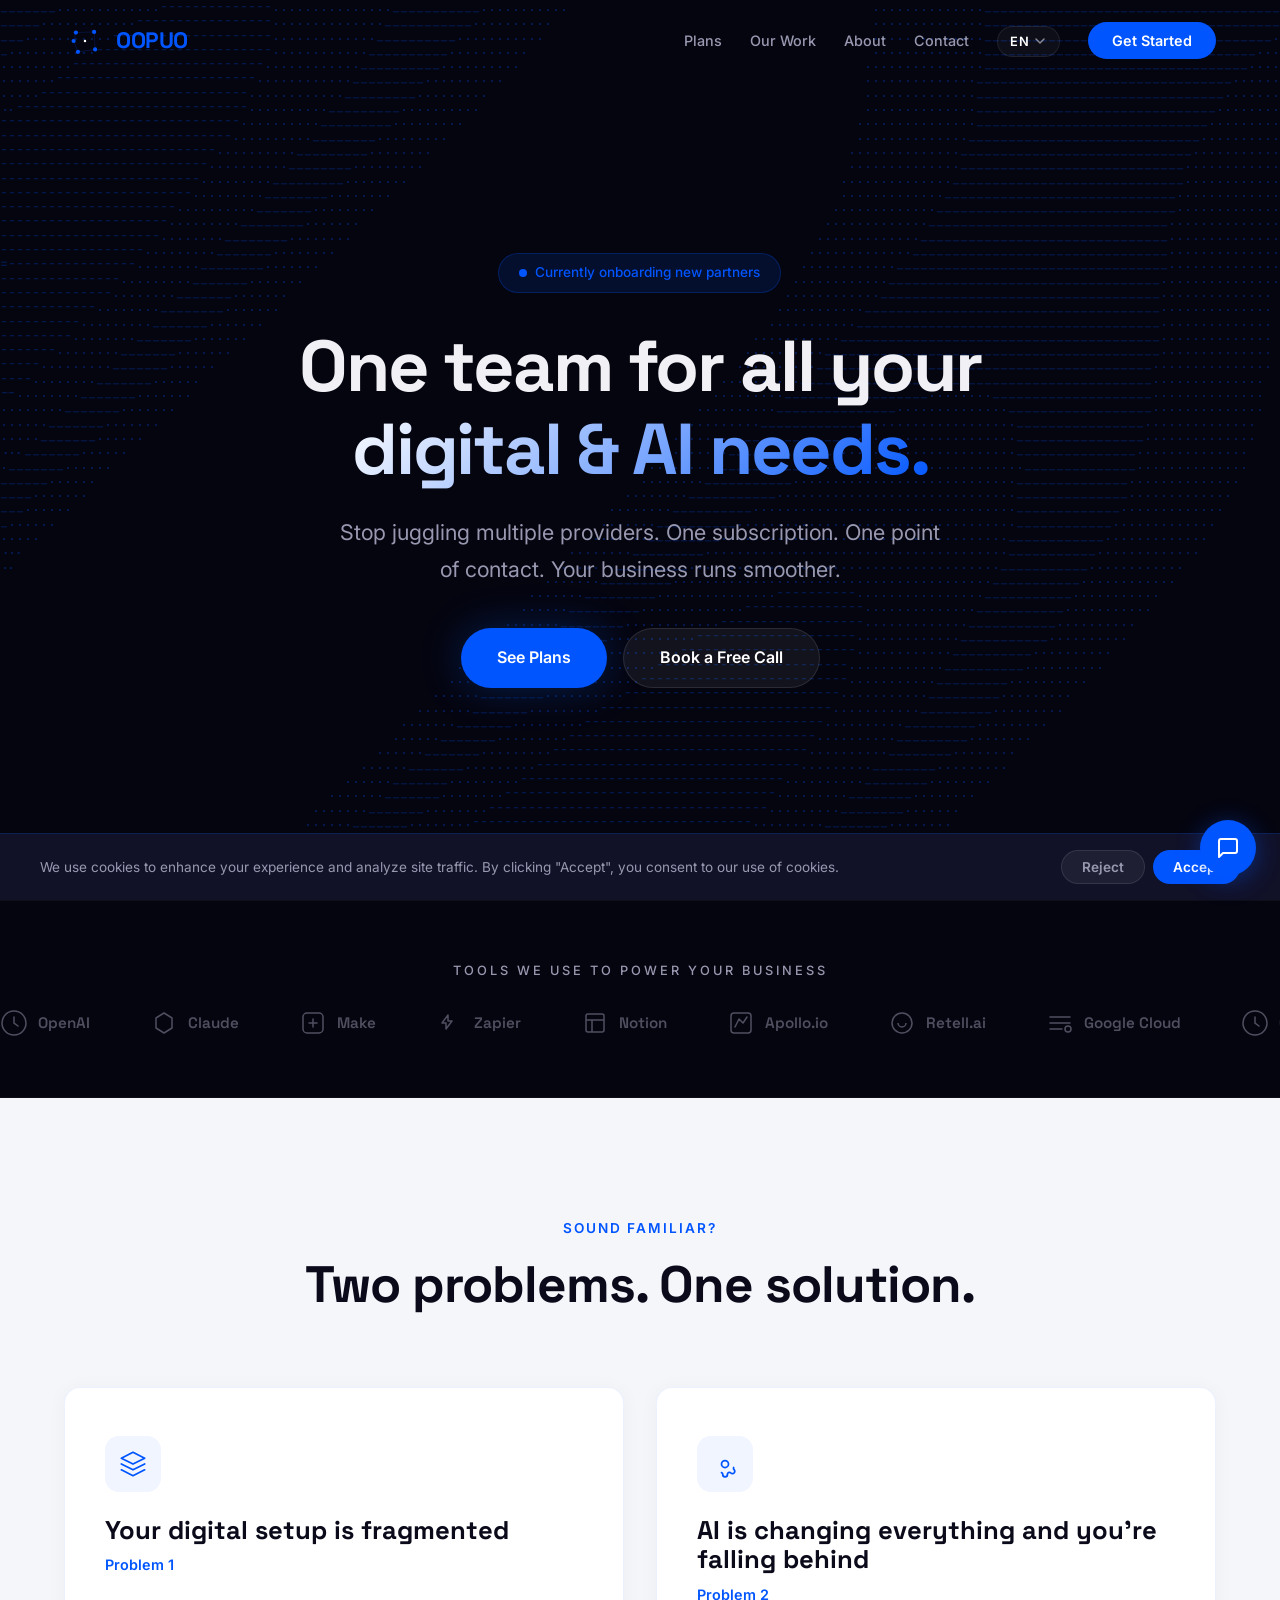
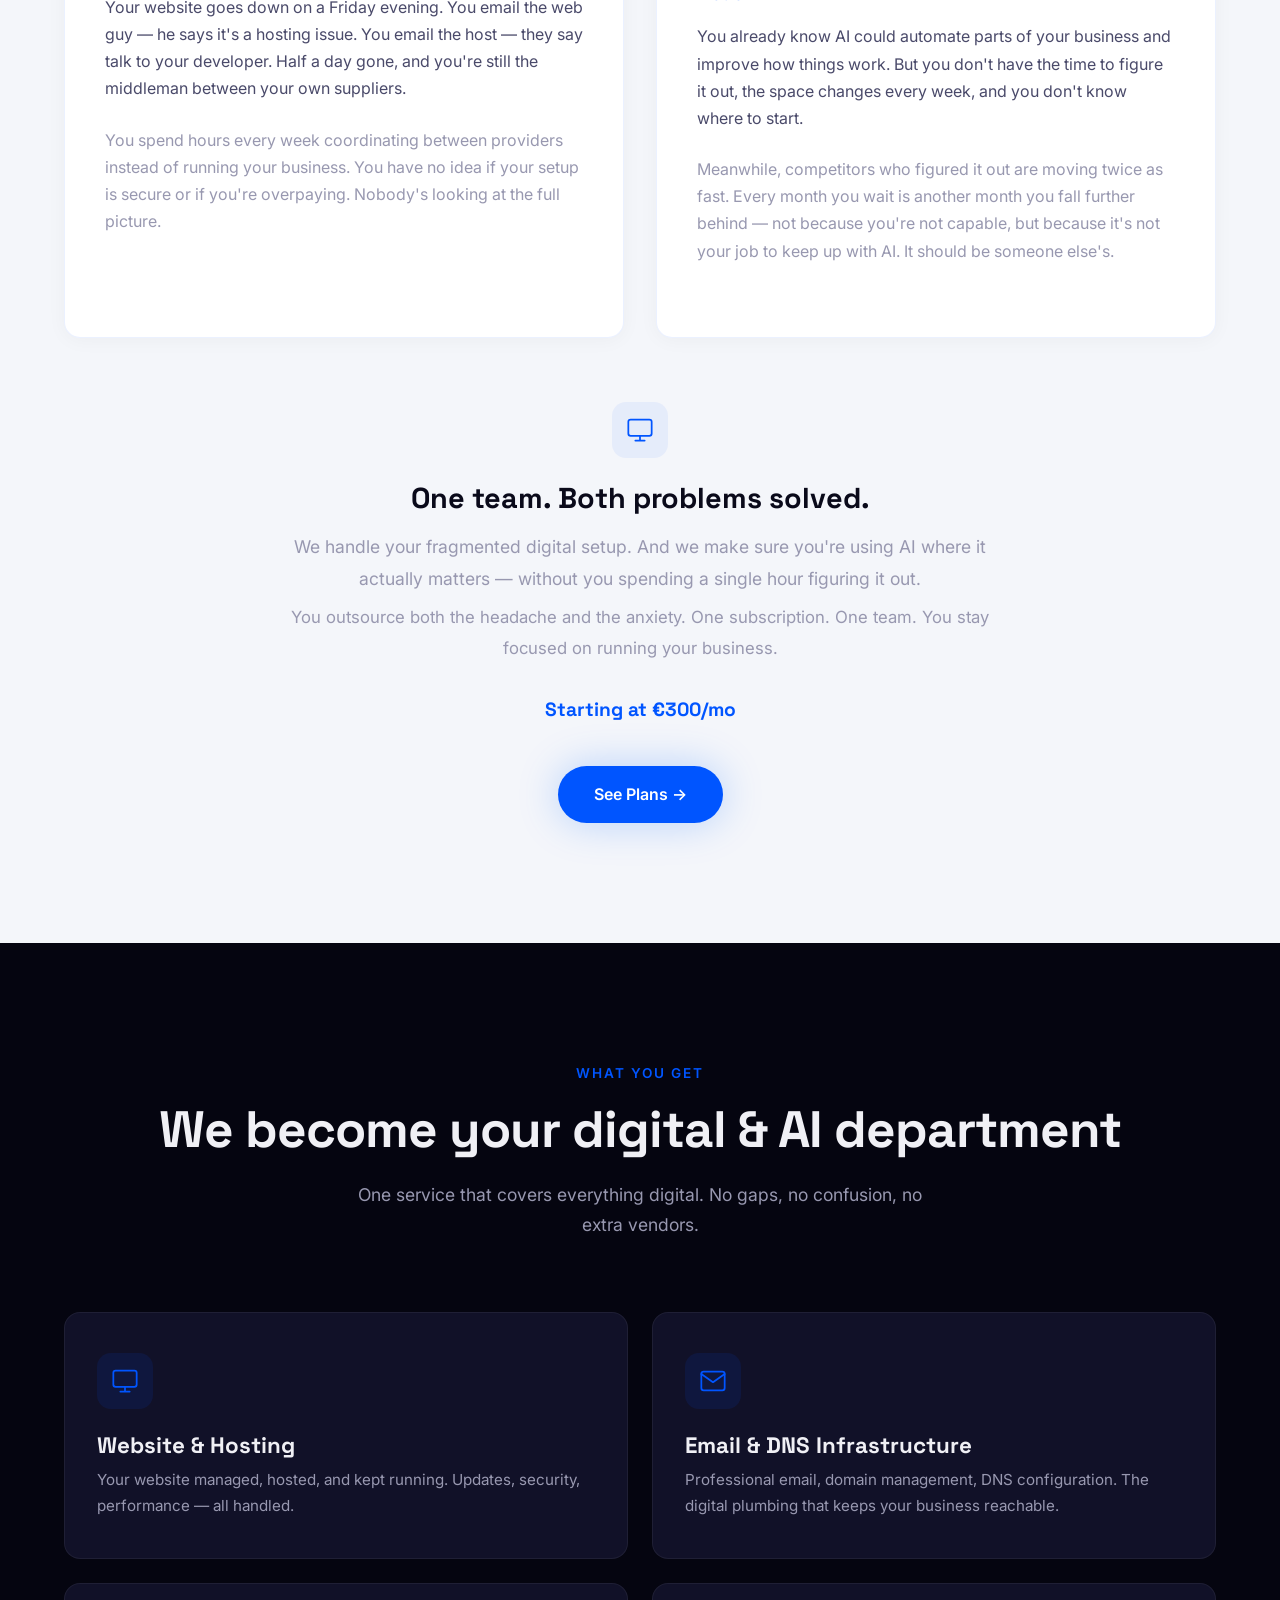
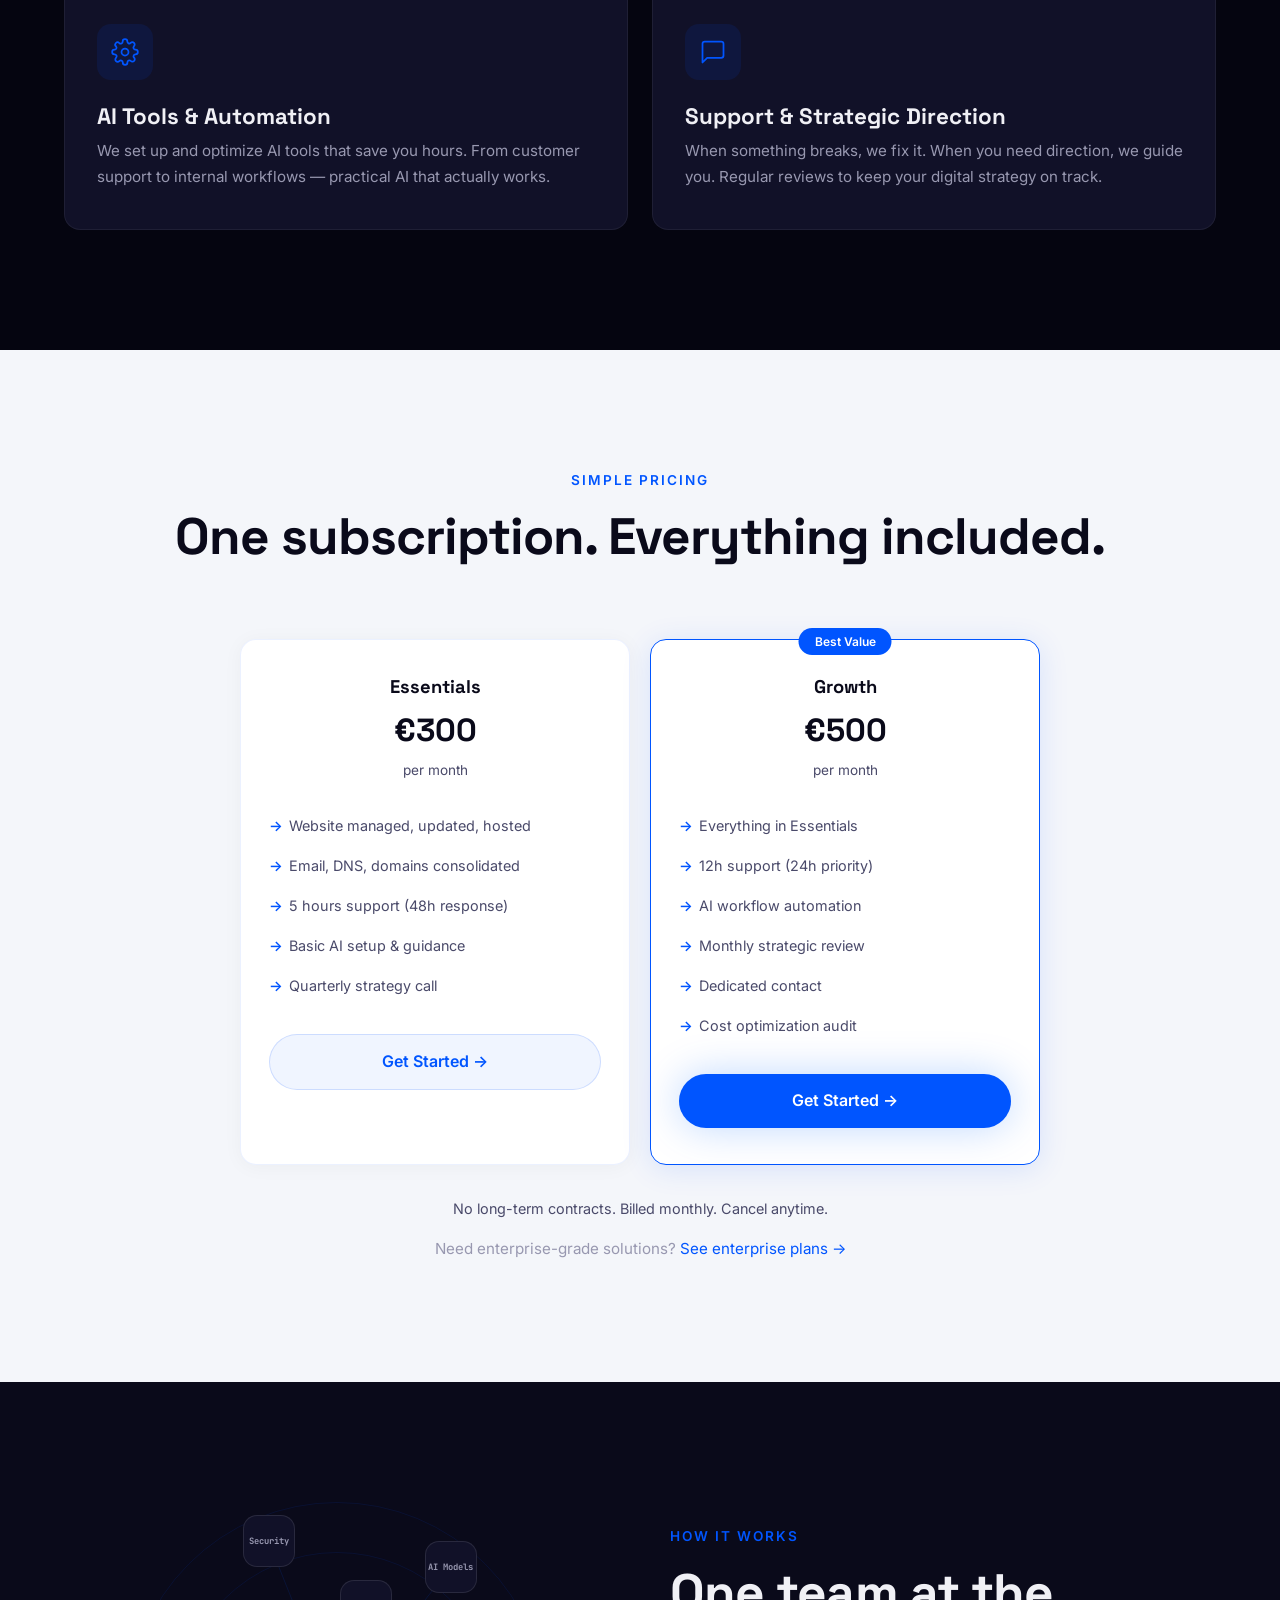
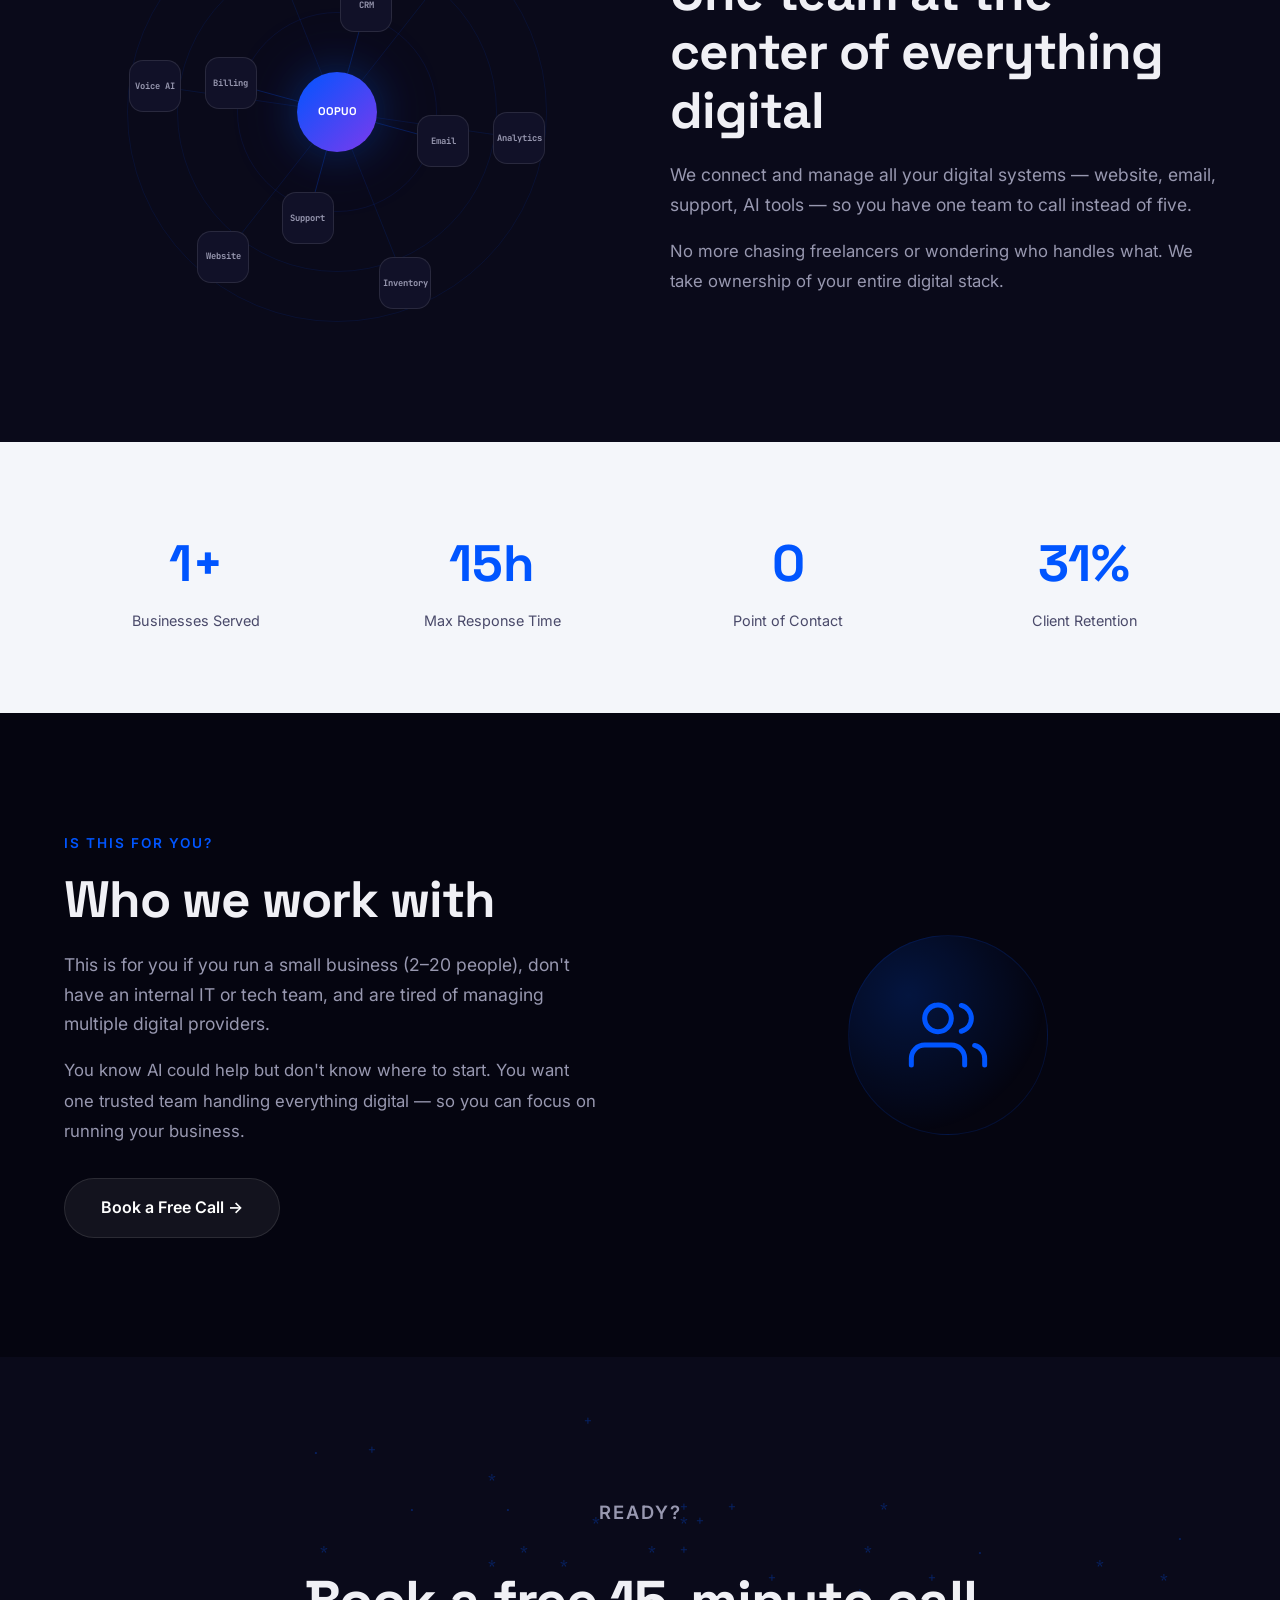
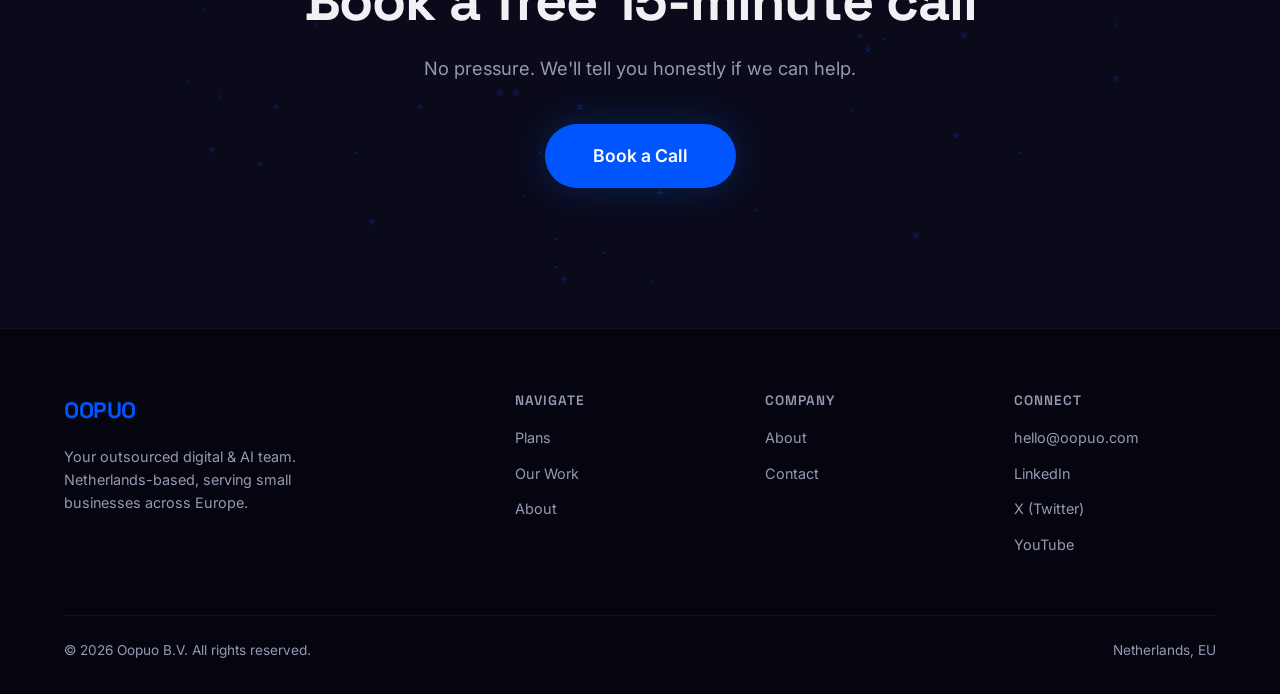
==== commit 0a6cadd4: "chore: bring site into OSS compliance (data attributes, OG tags, JSON-LD) Co-Authored-By: Claude Opu" ====
--- a/index.html
+++ b/index.html
@@ -6,10 +6,21 @@
 <title>OOPUO — Your outsourced digital & AI team</title>
 <link rel="icon" type="image/svg+xml" href="assets/favicon.svg">
 <meta name="description" content="One team for all your digital and AI needs. Website, hosting, email, AI tools, and ongoing support — one subscription, one point of contact. Netherlands-based.">
+<meta property="og:title" content="OOPUO — Your outsourced digital & AI team">
+<meta property="og:description" content="One team for all your digital and AI needs. Website, hosting, email, AI tools, and ongoing support — one subscription, one point of contact. Netherlands-based.">
+<meta property="og:type" content="website">
+<meta property="og:url" content="https://oopuo.com/">
+<meta property="og:image" content="https://oopuo.com/assets/images/og-default.jpg">
 <link rel="preconnect" href="https://fonts.googleapis.com">
 <link rel="preconnect" href="https://fonts.gstatic.com" crossorigin>
 <link href="https://fonts.googleapis.com/css2?family=Inter:wght@400;500;600&family=Space+Grotesk:wght@500;600;700&family=JetBrains+Mono:wght@400;500&display=swap" rel="stylesheet">
 <link rel="stylesheet" href="css/main.css?v=2">
+<script type="application/ld+json">
+{"@context":"https://schema.org","@type":"Organization","name":"Oopuo","url":"https://oopuo.com","logo":"https://oopuo.com/assets/favicon.svg","description":"One team for all your digital and AI needs. Website, hosting, email, AI tools, and ongoing support.","address":{"@type":"PostalAddress","addressCountry":"NL"}}
+</script>
+<script type="application/ld+json">
+{"@context":"https://schema.org","@type":"BreadcrumbList","itemListElement":[{"@type":"ListItem","position":1,"name":"Home","item":"https://oopuo.com/"}]}
+</script>
 </head>
 <body>
 
@@ -48,15 +59,15 @@
 </nav>
 
 <!-- HERO -->
-<section class="hero">
+<section data-block="hero" data-editable class="hero">
   <div class="ascii-bg"><pre id="ascii-hero"></pre></div>
   <div class="hero-content">
     <div class="hero-badge reveal" data-i18n="home.badge">Currently onboarding new partners</div>
-    <h1 class="reveal reveal-delay-1"><span data-i18n="home.hero.title1">One team for all your</span><br><span class="gradient" data-i18n="home.hero.title2">digital & AI needs.</span></h1>
-    <p class="reveal reveal-delay-2" data-i18n="home.hero.subtitle">Stop juggling multiple providers. One subscription. One point of contact. Your business runs smoother.</p>
+    <h1 data-field="heading" class="reveal reveal-delay-1"><span data-i18n="home.hero.title1">One team for all your</span><br><span class="gradient" data-i18n="home.hero.title2">digital & AI needs.</span></h1>
+    <p data-field="text" class="reveal reveal-delay-2" data-i18n="home.hero.subtitle">Stop juggling multiple providers. One subscription. One point of contact. Your business runs smoother.</p>
     <div class="btn-group reveal reveal-delay-3">
-      <a href="plans.html" class="btn btn-primary" data-i18n="home.hero.cta1">See Plans</a>
-      <a href="contact.html" class="btn btn-secondary" data-i18n="home.hero.cta2">Book a Free Call</a>
+      <a data-field="cta" href="plans.html" class="btn btn-primary" data-i18n="home.hero.cta1">See Plans</a>
+      <a data-field="cta" href="contact.html" class="btn btn-secondary" data-i18n="home.hero.cta2">Book a Free Call</a>
     </div>
   </div>
   <div class="scroll-hint">
@@ -89,86 +100,86 @@
 </div>
 
 <!-- THE PROBLEM -->
-<section class="two-path section-light" style="position:relative;overflow:hidden">
+<section data-block="features" data-editable class="two-path section-light" style="position:relative;overflow:hidden">
 <canvas class="particle-net"></canvas>
   <div class="container" style="position:relative;z-index:1">
     <div class="section-header">
       <p class="section-label reveal" data-i18n="home.problem.label">Sound familiar?</p>
-      <h2 class="section-title reveal reveal-delay-1" data-i18n="home.problem.title">Two problems. One solution.</h2>
-    </div>
-    <div class="path-grid">
-      <div class="path-card reveal">
+      <h2 data-field="heading" class="section-title reveal reveal-delay-1" data-i18n="home.problem.title">Two problems. One solution.</h2>
+    </div>
+    <div class="path-grid" data-repeatable>
+      <div class="path-card reveal" data-item>
         <div class="path-icon"><svg viewBox="0 0 24 24"><path d="M12 2L2 7l10 5 10-5-10-5z"/><path d="M2 17l10 5 10-5"/><path d="M2 12l10 5 10-5"/></svg></div>
-        <h3 data-i18n="home.problem1.title">Your digital setup is fragmented</h3>
+        <h3 data-field="heading" data-i18n="home.problem1.title">Your digital setup is fragmented</h3>
         <p class="path-audience" data-i18n="home.problem1.label">Problem 1</p>
-        <p data-i18n="home.problem1.text">Your website goes down on a Friday evening. You email the web guy — he says it's a hosting issue. You email the host — they say talk to your developer. Half a day gone, and you're still the middleman between your own suppliers.</p>
-        <p style="margin-top:12px;color:var(--text2)" data-i18n="home.problem1.text2">You spend hours every week coordinating between providers instead of running your business. You have no idea if your setup is secure or if you're overpaying. Nobody's looking at the full picture.</p>
-      </div>
-      <div class="path-card reveal reveal-delay-1">
+        <p data-field="text" data-i18n="home.problem1.text">Your website goes down on a Friday evening. You email the web guy — he says it's a hosting issue. You email the host — they say talk to your developer. Half a day gone, and you're still the middleman between your own suppliers.</p>
+        <p data-field="text" style="margin-top:12px;color:var(--text2)" data-i18n="home.problem1.text2">You spend hours every week coordinating between providers instead of running your business. You have no idea if your setup is secure or if you're overpaying. Nobody's looking at the full picture.</p>
+      </div>
+      <div class="path-card reveal reveal-delay-1" data-item>
         <div class="path-icon"><svg viewBox="0 0 24 24"><circle cx="12" cy="12" r="3"/><path d="M19.4 15a1.65 1.65 0 0 0 .33 1.82l.06.06a2 2 0 1 1-2.83 2.83l-.06-.06a1.65 1.65 0 0 0-1.82-.33 1.65 1.65 0 0 0-1 1.51V21a2 2 0 1 1-4 0v-.09A1.65 1.65 0 0 0 9 19.4"/></svg></div>
-        <h3 data-i18n="home.problem2.title">AI is changing everything and you're falling behind</h3>
+        <h3 data-field="heading" data-i18n="home.problem2.title">AI is changing everything and you're falling behind</h3>
         <p class="path-audience" data-i18n="home.problem2.label">Problem 2</p>
-        <p data-i18n="home.problem2.text">You already know AI could automate parts of your business and improve how things work. But you don't have the time to figure it out, the space changes every week, and you don't know where to start.</p>
-        <p style="margin-top:12px;color:var(--text2)" data-i18n="home.problem2.text2">Meanwhile, competitors who figured it out are moving twice as fast. Every month you wait is another month you fall further behind — not because you're not capable, but because it's not your job to keep up with AI. It should be someone else's.</p>
+        <p data-field="text" data-i18n="home.problem2.text">You already know AI could automate parts of your business and improve how things work. But you don't have the time to figure it out, the space changes every week, and you don't know where to start.</p>
+        <p data-field="text" style="margin-top:12px;color:var(--text2)" data-i18n="home.problem2.text2">Meanwhile, competitors who figured it out are moving twice as fast. Every month you wait is another month you fall further behind — not because you're not capable, but because it's not your job to keep up with AI. It should be someone else's.</p>
       </div>
     </div>
 
     <!-- The Solution -->
     <div style="max-width:700px;margin:64px auto 0;text-align:center" class="reveal reveal-delay-2">
       <div class="path-icon" style="margin:0 auto 24px"><svg viewBox="0 0 24 24"><rect x="2" y="3" width="20" height="14" rx="2"/><path d="M8 21h8M12 17v4"/></svg></div>
-      <h3 style="font-size:1.8rem;margin-bottom:16px" data-i18n="home.solution.title">One team. Both problems solved.</h3>
-      <p style="color:var(--text2);font-size:1.1rem;line-height:1.8;margin-bottom:8px" data-i18n="home.solution.text">We handle your fragmented digital setup. And we make sure you're using AI where it actually matters — without you spending a single hour figuring it out.</p>
-      <p style="color:var(--text2);font-size:1.05rem;line-height:1.8;margin-bottom:32px" data-i18n="home.solution.text2">You outsource both the headache and the anxiety. One subscription. One team. You stay focused on running your business.</p>
+      <h3 data-field="heading" style="font-size:1.8rem;margin-bottom:16px" data-i18n="home.solution.title">One team. Both problems solved.</h3>
+      <p data-field="text" style="color:var(--text2);font-size:1.1rem;line-height:1.8;margin-bottom:8px" data-i18n="home.solution.text">We handle your fragmented digital setup. And we make sure you're using AI where it actually matters — without you spending a single hour figuring it out.</p>
+      <p data-field="text" style="color:var(--text2);font-size:1.05rem;line-height:1.8;margin-bottom:32px" data-i18n="home.solution.text2">You outsource both the headache and the anxiety. One subscription. One team. You stay focused on running your business.</p>
       <div class="path-price" data-i18n="home.solution.price">Starting at &euro;300/mo</div>
-      <a href="plans.html" class="btn btn-primary" style="margin-top:16px" data-i18n="home.solution.cta">See Plans &rarr;</a>
+      <a data-field="cta" href="plans.html" class="btn btn-primary" style="margin-top:16px" data-i18n="home.solution.cta">See Plans &rarr;</a>
     </div>
   </div>
 </section>
 
 <!-- WHAT YOU GET -->
-<section style="background:var(--bg);padding:120px 0;position:relative;overflow:hidden">
+<section data-block="services" data-editable style="background:var(--bg);padding:120px 0;position:relative;overflow:hidden">
   <canvas class="particle-net"></canvas>
   <div class="container" style="position:relative;z-index:1">
     <div class="section-header">
       <p class="section-label reveal" data-i18n="home.get.label">What you get</p>
-      <h2 class="section-title reveal reveal-delay-1" data-i18n="home.get.title">We become your digital & AI department</h2>
+      <h2 data-field="heading" class="section-title reveal reveal-delay-1" data-i18n="home.get.title">We become your digital & AI department</h2>
       <p class="section-subtitle reveal reveal-delay-2" data-i18n="home.get.subtitle">One service that covers everything digital. No gaps, no confusion, no extra vendors.</p>
     </div>
-    <div class="service-cards">
-      <div class="service-card reveal">
+    <div class="service-cards" data-repeatable>
+      <div class="service-card reveal" data-item>
         <div class="service-icon"><svg viewBox="0 0 24 24"><rect x="2" y="3" width="20" height="14" rx="2"/><path d="M8 21h8M12 17v4"/></svg></div>
-        <h3 data-i18n="home.get.web.title">Website & Hosting</h3>
-        <p data-i18n="home.get.web.text">Your website managed, hosted, and kept running. Updates, security, performance — all handled.</p>
-      </div>
-      <div class="service-card reveal reveal-delay-1">
+        <h3 data-field="heading" data-i18n="home.get.web.title">Website & Hosting</h3>
+        <p data-field="text" data-i18n="home.get.web.text">Your website managed, hosted, and kept running. Updates, security, performance — all handled.</p>
+      </div>
+      <div class="service-card reveal reveal-delay-1" data-item>
         <div class="service-icon"><svg viewBox="0 0 24 24"><path d="M4 4h16c1.1 0 2 .9 2 2v12c0 1.1-.9 2-2 2H4c-1.1 0-2-.9-2-2V6c0-1.1.9-2 2-2z"/><path d="M22 6l-10 7L2 6"/></svg></div>
-        <h3 data-i18n="home.get.email.title">Email & DNS Infrastructure</h3>
-        <p data-i18n="home.get.email.text">Professional email, domain management, DNS configuration. The digital plumbing that keeps your business reachable.</p>
-      </div>
-      <div class="service-card reveal reveal-delay-2">
+        <h3 data-field="heading" data-i18n="home.get.email.title">Email & DNS Infrastructure</h3>
+        <p data-field="text" data-i18n="home.get.email.text">Professional email, domain management, DNS configuration. The digital plumbing that keeps your business reachable.</p>
+      </div>
+      <div class="service-card reveal reveal-delay-2" data-item>
         <div class="service-icon"><svg viewBox="0 0 24 24"><circle cx="12" cy="12" r="3"/><path d="M19.4 15a1.65 1.65 0 0 0 .33 1.82l.06.06a2 2 0 1 1-2.83 2.83l-.06-.06a1.65 1.65 0 0 0-1.82-.33 1.65 1.65 0 0 0-1 1.51V21a2 2 0 1 1-4 0v-.09A1.65 1.65 0 0 0 9 19.4a1.65 1.65 0 0 0-1.82.33l-.06.06a2 2 0 1 1-2.83-2.83l.06-.06A1.65 1.65 0 0 0 4.68 15a1.65 1.65 0 0 0-1.51-1H3a2 2 0 1 1 0-4h.09A1.65 1.65 0 0 0 4.6 9a1.65 1.65 0 0 0-.33-1.82l-.06-.06a2 2 0 1 1 2.83-2.83l.06.06A1.65 1.65 0 0 0 9 4.68a1.65 1.65 0 0 0 1-1.51V3a2 2 0 1 1 4 0v.09a1.65 1.65 0 0 0 1 1.51 1.65 1.65 0 0 0 1.82-.33l.06-.06a2 2 0 1 1 2.83 2.83l-.06.06A1.65 1.65 0 0 0 19.4 9a1.65 1.65 0 0 0 1.51 1H21a2 2 0 1 1 0 4h-.09a1.65 1.65 0 0 0-1.51 1z"/></svg></div>
-        <h3 data-i18n="home.get.ai.title">AI Tools & Automation</h3>
-        <p data-i18n="home.get.ai.text">We set up and optimize AI tools that save you hours. From customer support to internal workflows — practical AI that actually works.</p>
-      </div>
-      <div class="service-card reveal reveal-delay-3">
+        <h3 data-field="heading" data-i18n="home.get.ai.title">AI Tools & Automation</h3>
+        <p data-field="text" data-i18n="home.get.ai.text">We set up and optimize AI tools that save you hours. From customer support to internal workflows — practical AI that actually works.</p>
+      </div>
+      <div class="service-card reveal reveal-delay-3" data-item>
         <div class="service-icon"><svg viewBox="0 0 24 24"><path d="M21 15a2 2 0 0 1-2 2H7l-4 4V5a2 2 0 0 1 2-2h14a2 2 0 0 1 2 2z"/></svg></div>
-        <h3 data-i18n="home.get.support.title">Support & Strategic Direction</h3>
-        <p data-i18n="home.get.support.text">When something breaks, we fix it. When you need direction, we guide you. Regular reviews to keep your digital strategy on track.</p>
+        <h3 data-field="heading" data-i18n="home.get.support.title">Support & Strategic Direction</h3>
+        <p data-field="text" data-i18n="home.get.support.text">When something breaks, we fix it. When you need direction, we guide you. Regular reviews to keep your digital strategy on track.</p>
       </div>
     </div>
   </div>
 </section>
 
 <!-- PRICING PREVIEW -->
-<section class="pricing-section section-light" id="pricing" style="position:relative">
+<section data-block="services" data-editable class="pricing-section section-light" id="pricing" style="position:relative">
   <div class="container">
     <div class="section-header">
       <p class="section-label reveal" data-i18n="home.pricing.label">Simple pricing</p>
-      <h2 class="section-title reveal reveal-delay-1" data-i18n="home.pricing.title">One subscription. Everything included.</h2>
-    </div>
-    <div class="pricing-grid pricing-grid-2">
-      <div class="pricing-card reveal">
-        <h3 data-i18n="home.pricing.essentials">Essentials</h3>
+      <h2 data-field="heading" class="section-title reveal reveal-delay-1" data-i18n="home.pricing.title">One subscription. Everything included.</h2>
+    </div>
+    <div class="pricing-grid pricing-grid-2" data-repeatable>
+      <div class="pricing-card reveal" data-item>
+        <h3 data-field="heading" data-i18n="home.pricing.essentials">Essentials</h3>
         <div class="price">&euro;300</div>
         <div class="price-sub" data-i18n="home.pricing.permonth">per month</div>
         <ul>
@@ -178,10 +189,10 @@
           <li data-i18n="home.pricing.essentials.f4">Basic AI setup & guidance</li>
           <li data-i18n="home.pricing.essentials.f5">Quarterly strategy call</li>
         </ul>
-        <a href="contact.html" class="btn btn-secondary" style="width:100%;justify-content:center" data-i18n="home.pricing.essentials.cta">Get Started &rarr;</a>
-      </div>
-      <div class="pricing-card featured reveal reveal-delay-1">
-        <h3 data-i18n="home.pricing.growth">Growth</h3>
+        <a data-field="cta" href="contact.html" class="btn btn-secondary" style="width:100%;justify-content:center" data-i18n="home.pricing.essentials.cta">Get Started &rarr;</a>
+      </div>
+      <div class="pricing-card featured reveal reveal-delay-1" data-item>
+        <h3 data-field="heading" data-i18n="home.pricing.growth">Growth</h3>
         <div class="price">&euro;500</div>
         <div class="price-sub" data-i18n="home.pricing.permonth">per month</div>
         <ul>
@@ -192,7 +203,7 @@
           <li data-i18n="home.pricing.growth.f5">Dedicated contact</li>
           <li data-i18n="home.pricing.growth.f6">Cost optimization audit</li>
         </ul>
-        <a href="contact.html" class="btn btn-primary" style="width:100%;justify-content:center" data-i18n="home.pricing.growth.cta">Get Started &rarr;</a>
+        <a data-field="cta" href="contact.html" class="btn btn-primary" style="width:100%;justify-content:center" data-i18n="home.pricing.growth.cta">Get Started &rarr;</a>
       </div>
     </div>
     <p class="pricing-note reveal" style="margin-top:32px" data-i18n="home.pricing.note">No long-term contracts. Billed monthly. Cancel anytime.</p>
@@ -203,7 +214,7 @@
 </section>
 
 <!-- HUB VISUAL / SYSTEMS -->
-<section style="background:var(--bg2);padding:100px 0;overflow:hidden">
+<section data-block="two-column" data-editable style="background:var(--bg2);padding:100px 0;overflow:hidden">
   <div class="container">
     <div class="hub-grid">
       <div class="hub-visual reveal" id="hub-vis">
@@ -215,8 +226,8 @@
       </div>
       <div class="reveal reveal-delay-1">
         <p class="section-label" data-i18n="home.hub.label">How it works</p>
-        <h2 class="section-title" style="text-align:left" data-i18n="home.hub.title">One team at the center<br>of everything digital</h2>
-        <p class="section-subtitle" data-i18n="home.hub.text">We connect and manage all your digital systems — website, email, support, AI tools — so you have one team to call instead of five.</p>
+        <h2 data-field="heading" class="section-title" style="text-align:left" data-i18n="home.hub.title">One team at the center<br>of everything digital</h2>
+        <p data-field="text" class="section-subtitle" data-i18n="home.hub.text">We connect and manage all your digital systems — website, email, support, AI tools — so you have one team to call instead of five.</p>
         <p style="color:var(--text2);font-size:1.05rem;line-height:1.8;margin-top:16px" data-i18n="home.hub.text2">No more chasing freelancers or wondering who handles what. We take ownership of your entire digital stack.</p>
       </div>
     </div>
@@ -224,40 +235,40 @@
 </section>
 
 <!-- STATS -->
-<section class="stats section-light" style="position:relative">
-  <div class="container">
-    <div class="stats-grid">
-      <div class="reveal">
+<section data-block="stats" data-editable class="stats section-light" style="position:relative">
+  <div class="container">
+    <div class="stats-grid" data-repeatable>
+      <div class="reveal" data-item>
         <div class="stat-num" data-count="6" data-suffix="+">0</div>
-        <div class="stat-label" data-i18n="home.stat1.label">Businesses Served</div>
-      </div>
-      <div class="reveal reveal-delay-1">
+        <div data-field="text" class="stat-label" data-i18n="home.stat1.label">Businesses Served</div>
+      </div>
+      <div class="reveal reveal-delay-1" data-item>
         <div class="stat-num" data-count="48" data-suffix="h">0</div>
-        <div class="stat-label" data-i18n="home.stat2.label">Max Response Time</div>
-      </div>
-      <div class="reveal reveal-delay-2">
+        <div data-field="text" class="stat-label" data-i18n="home.stat2.label">Max Response Time</div>
+      </div>
+      <div class="reveal reveal-delay-2" data-item>
         <div class="stat-num" data-count="1" data-suffix="">0</div>
-        <div class="stat-label" data-i18n="home.stat3.label">Point of Contact</div>
-      </div>
-      <div class="reveal reveal-delay-3">
+        <div data-field="text" class="stat-label" data-i18n="home.stat3.label">Point of Contact</div>
+      </div>
+      <div class="reveal reveal-delay-3" data-item>
         <div class="stat-num" data-count="100" data-suffix="%">0</div>
-        <div class="stat-label" data-i18n="home.stat4.label">Client Retention</div>
+        <div data-field="text" class="stat-label" data-i18n="home.stat4.label">Client Retention</div>
       </div>
     </div>
   </div>
 </section>
 
 <!-- WHO THIS IS FOR -->
-<section class="trust-section" style="position:relative;overflow:hidden">
+<section data-block="two-column" data-editable class="trust-section" style="position:relative;overflow:hidden">
 <canvas class="particle-net"></canvas>
   <div class="container" style="position:relative;z-index:1">
     <div class="trust-grid">
       <div class="reveal">
         <p class="section-label" data-i18n="home.fit.label">Is this for you?</p>
-        <h2 class="section-title" style="text-align:left" data-i18n="home.fit.title">Built for small businesses without a tech team.</h2>
-        <p class="section-subtitle" data-i18n="home.fit.subtitle">This is for you if you run a small business (2-20 people), don't have an internal IT or tech team, and are tired of managing multiple digital providers.</p>
+        <h2 data-field="heading" class="section-title" style="text-align:left" data-i18n="home.fit.title">Built for small businesses without a tech team.</h2>
+        <p data-field="text" class="section-subtitle" data-i18n="home.fit.subtitle">This is for you if you run a small business (2-20 people), don't have an internal IT or tech team, and are tired of managing multiple digital providers.</p>
         <p style="color:var(--text2);font-size:1.05rem;line-height:1.8;margin-top:16px" data-i18n="home.fit.text">You know AI could help but don't know where to start. You want one trusted team handling everything digital — so you can focus on running your business.</p>
-        <a href="contact.html" class="btn btn-secondary" style="margin-top:32px" data-i18n="home.fit.cta">Book a Free Call &rarr;</a>
+        <a data-field="cta" href="contact.html" class="btn btn-secondary" style="margin-top:32px" data-i18n="home.fit.cta">Book a Free Call &rarr;</a>
       </div>
       <div class="trust-visual reveal reveal-delay-1">
         <div class="trust-shield"><svg width="24" height="24" viewBox="0 0 24 24" fill="none" stroke="currentColor" stroke-width="1.5" stroke-linecap="round" stroke-linejoin="round"><path d="M17 21v-2a4 4 0 0 0-4-4H5a4 4 0 0 0-4 4v2"/><circle cx="9" cy="7" r="4"/><path d="M23 21v-2a4 4 0 0 0-3-3.87"/><path d="M16 3.13a4 4 0 0 1 0 7.75"/></svg></div>
@@ -267,26 +278,26 @@
 </section>
 
 <!-- CTA -->
-<section class="cta-section">
+<section data-block="cta-banner" data-editable class="cta-section">
   <div class="ascii-bg"><pre id="ascii-cta"></pre></div>
   <div class="container">
     <p class="section-label reveal" data-i18n="cta.label">Ready?</p>
-    <h2 class="section-title reveal reveal-delay-1" data-i18n="cta.title">Book a free 15-minute call</h2>
-    <p class="reveal reveal-delay-2" data-i18n="cta.subtitle">No pressure. We'll tell you honestly if we can help. If we're a good fit, we'll map out next steps together.</p>
-    <a href="contact.html" class="btn btn-primary reveal reveal-delay-3" style="font-size:1.1rem;padding:18px 48px" data-i18n="cta.btn">Book a Call &rarr;</a>
+    <h2 data-field="heading" class="section-title reveal reveal-delay-1" data-i18n="cta.title">Book a free 15-minute call</h2>
+    <p data-field="text" class="reveal reveal-delay-2" data-i18n="cta.subtitle">No pressure. We'll tell you honestly if we can help. If we're a good fit, we'll map out next steps together.</p>
+    <a data-field="cta" href="contact.html" class="btn btn-primary reveal reveal-delay-3" style="font-size:1.1rem;padding:18px 48px" data-i18n="cta.btn">Book a Call &rarr;</a>
   </div>
 </section>
 
 <!-- FOOTER -->
-<footer>
+<footer data-block="footer" data-editable>
   <div class="container">
     <div class="footer-grid">
       <div class="footer-brand">
         <a href="index.html" class="logo"><span>OOPUO</span></a>
-        <p data-i18n="footer.desc">Your outsourced digital & AI team. Netherlands-based, serving small businesses across Europe.</p>
+        <p data-field="text" data-i18n="footer.desc">Your outsourced digital & AI team. Netherlands-based, serving small businesses across Europe.</p>
       </div>
       <div class="footer-col">
-        <h4 data-i18n="footer.col1">Navigate</h4>
+        <h4 data-field="heading" data-i18n="footer.col1">Navigate</h4>
         <ul>
           <li><a href="plans.html">Plans</a></li>
           <li><a href="portfolio.html">Our Work</a></li>
@@ -294,14 +305,14 @@
         </ul>
       </div>
       <div class="footer-col">
-        <h4 data-i18n="footer.col2">Company</h4>
+        <h4 data-field="heading" data-i18n="footer.col2">Company</h4>
         <ul>
           <li><a href="about.html">About</a></li>
           <li><a href="contact.html">Contact</a></li>
         </ul>
       </div>
       <div class="footer-col">
-        <h4 data-i18n="footer.col3">Connect</h4>
+        <h4 data-field="heading" data-i18n="footer.col3">Connect</h4>
         <ul>
           <li><a href="mailto:hello@oopuo.com">hello@oopuo.com</a></li>
           <li><a href="https://linkedin.com/company/oopuo" target="_blank">LinkedIn</a></li>
@@ -311,7 +322,7 @@
       </div>
     </div>
     <div class="footer-bottom">
-      <p data-i18n="footer.copy">© 2026 Oopuo B.V. All rights reserved.</p>
+      <p data-field="text" data-i18n="footer.copy">© 2026 Oopuo B.V. All rights reserved.</p>
       <p data-i18n="footer.location">Netherlands, EU</p>
     </div>
   </div>
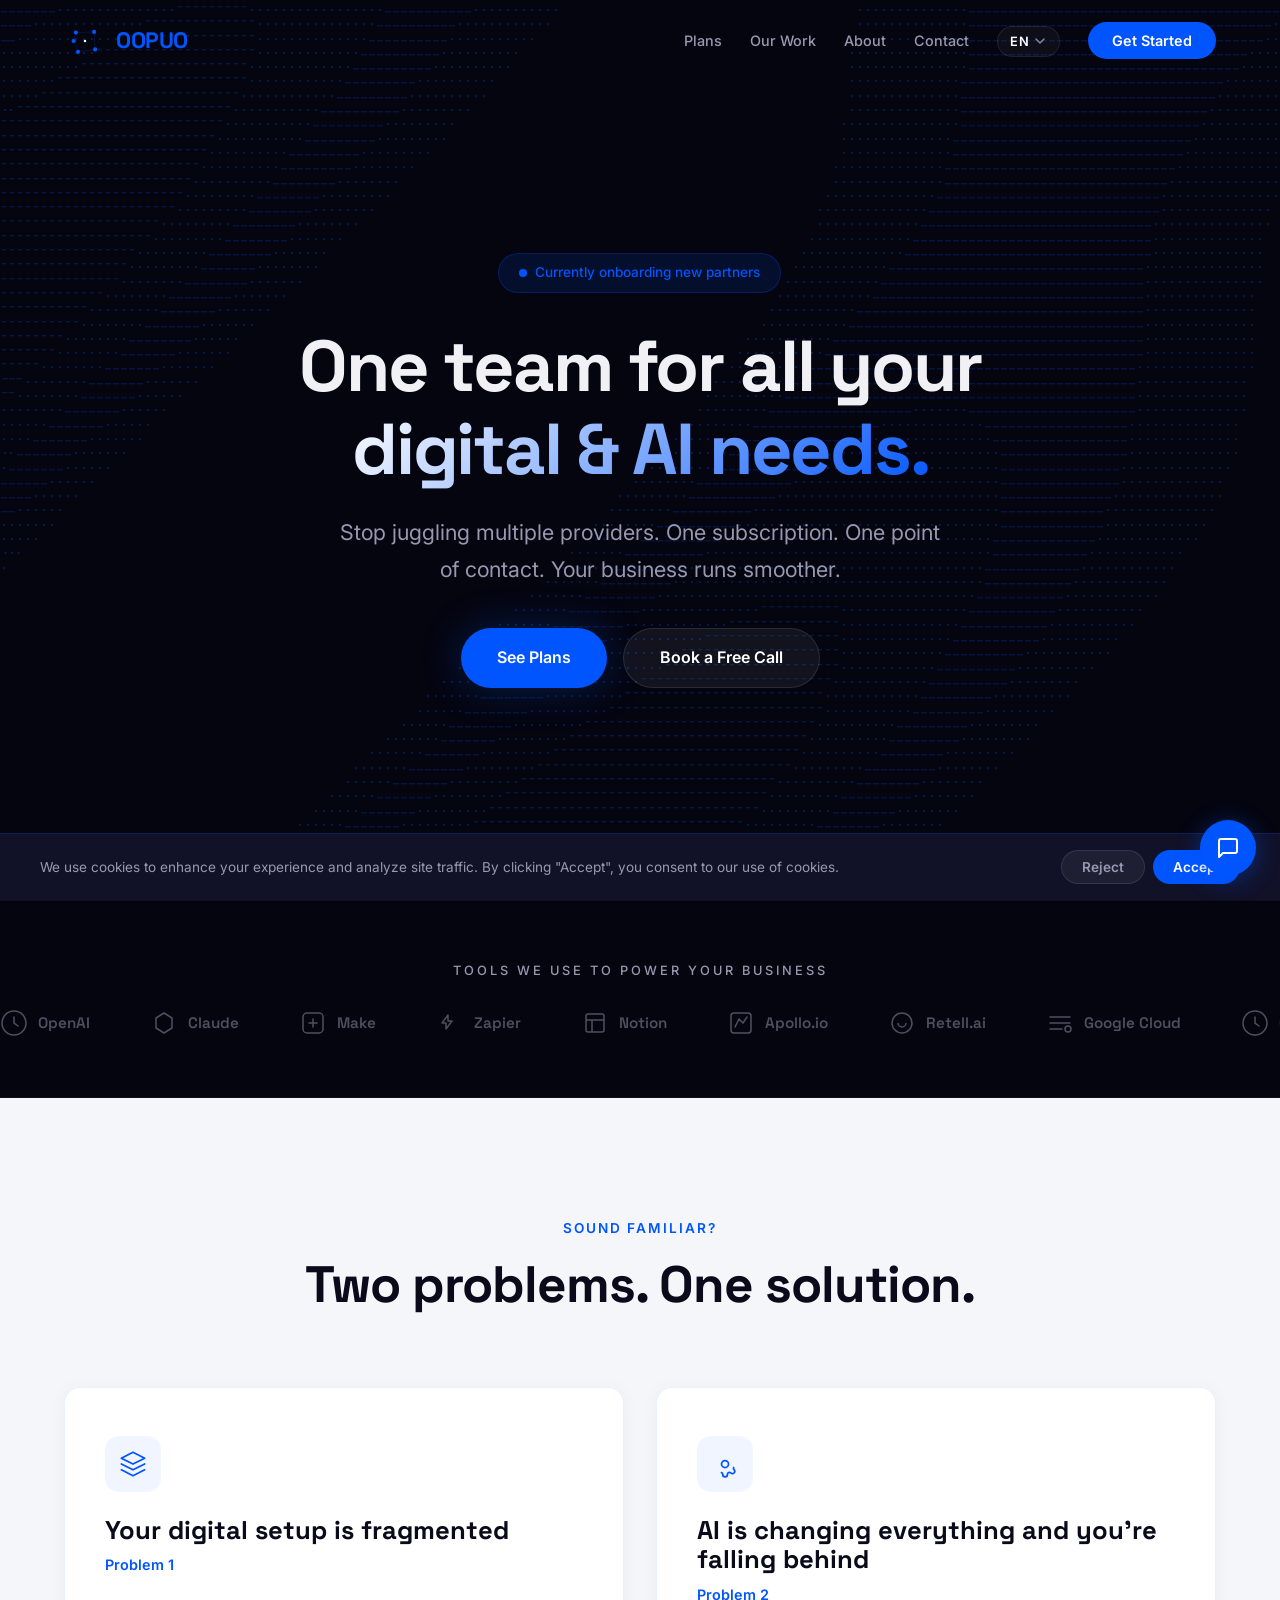
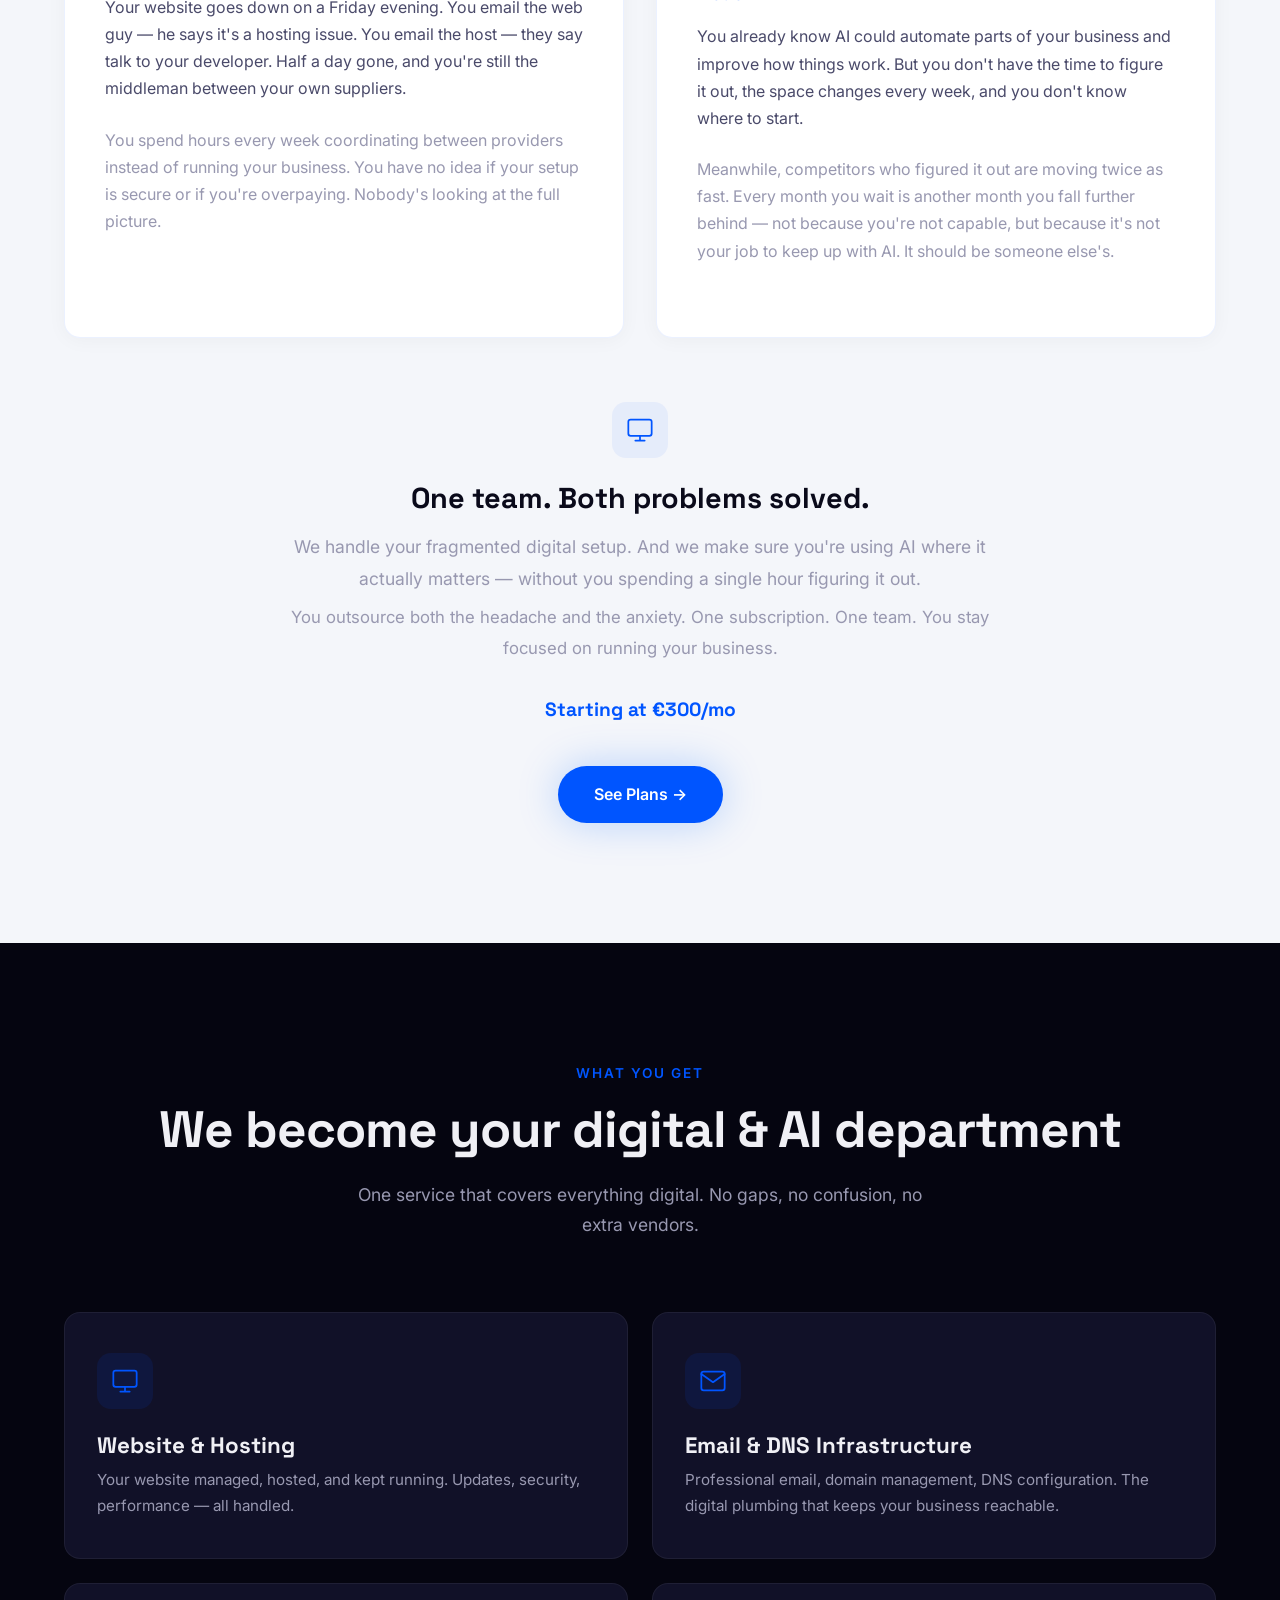
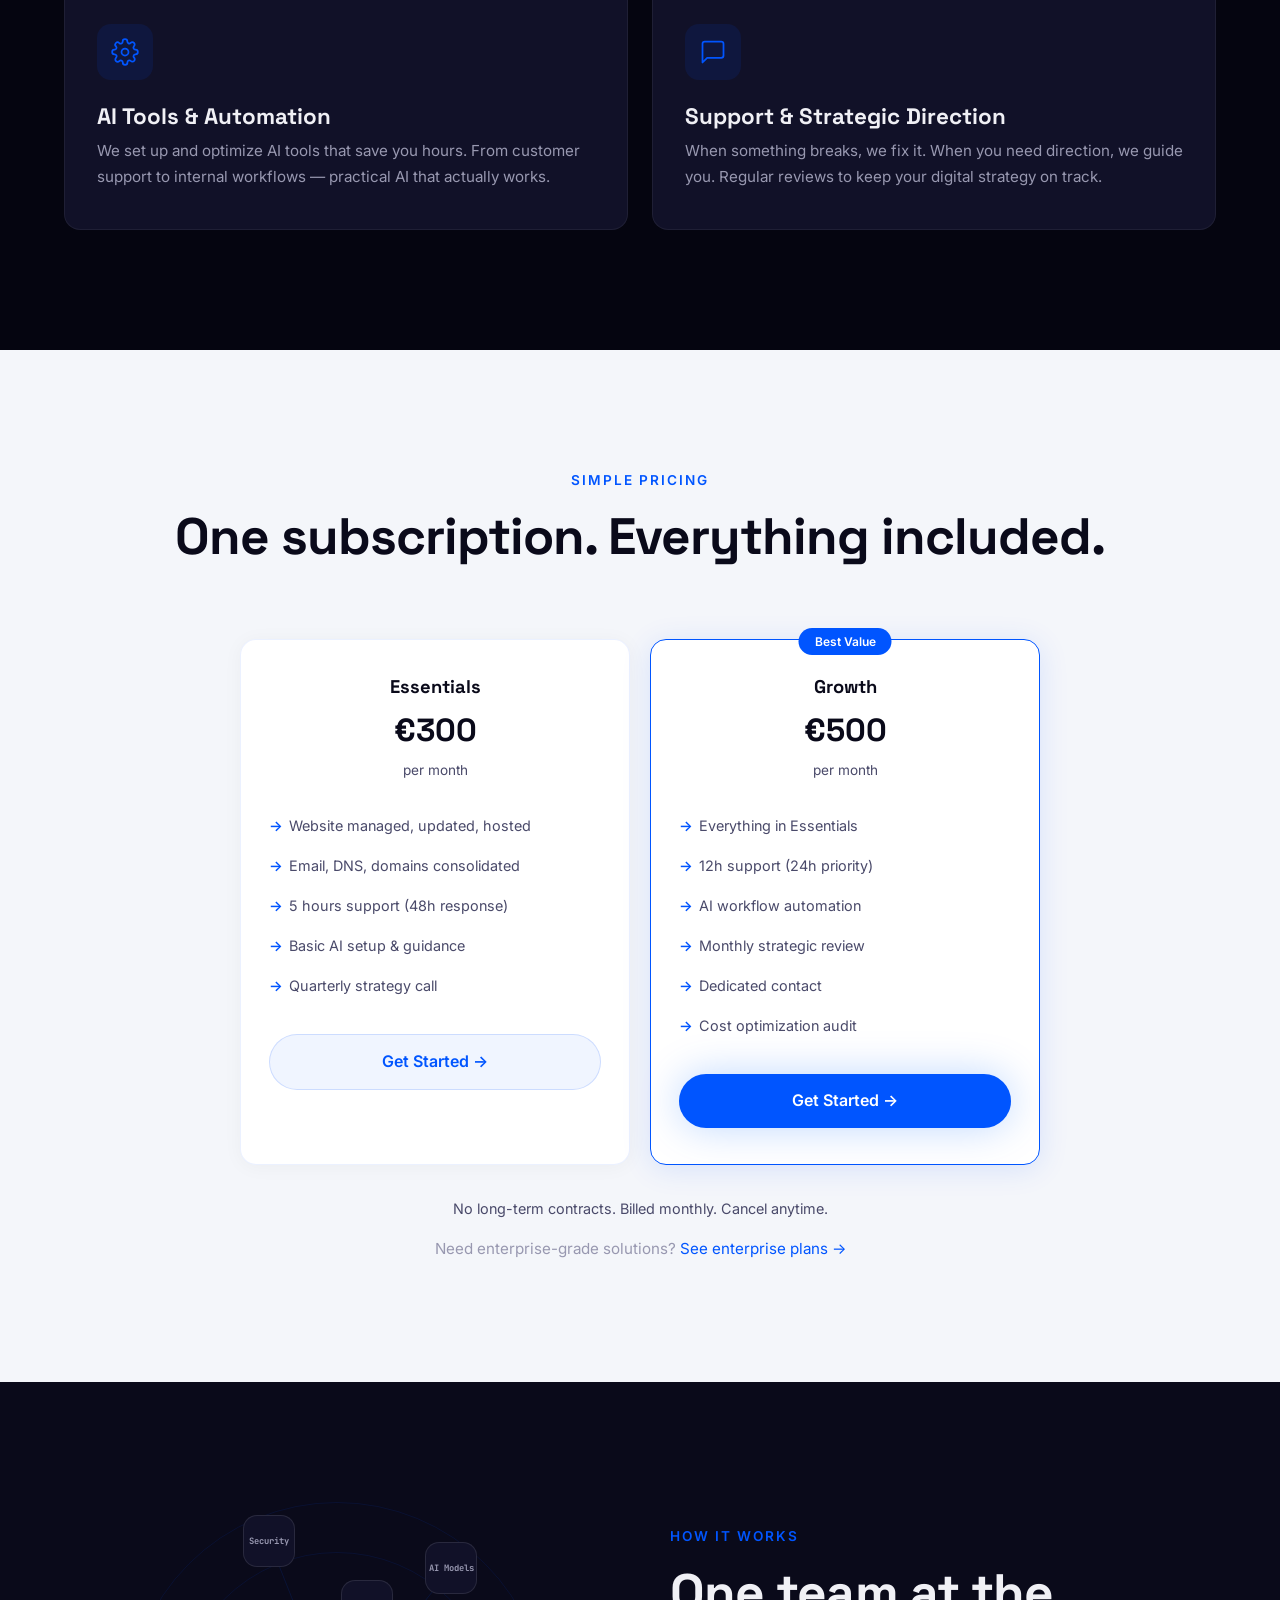
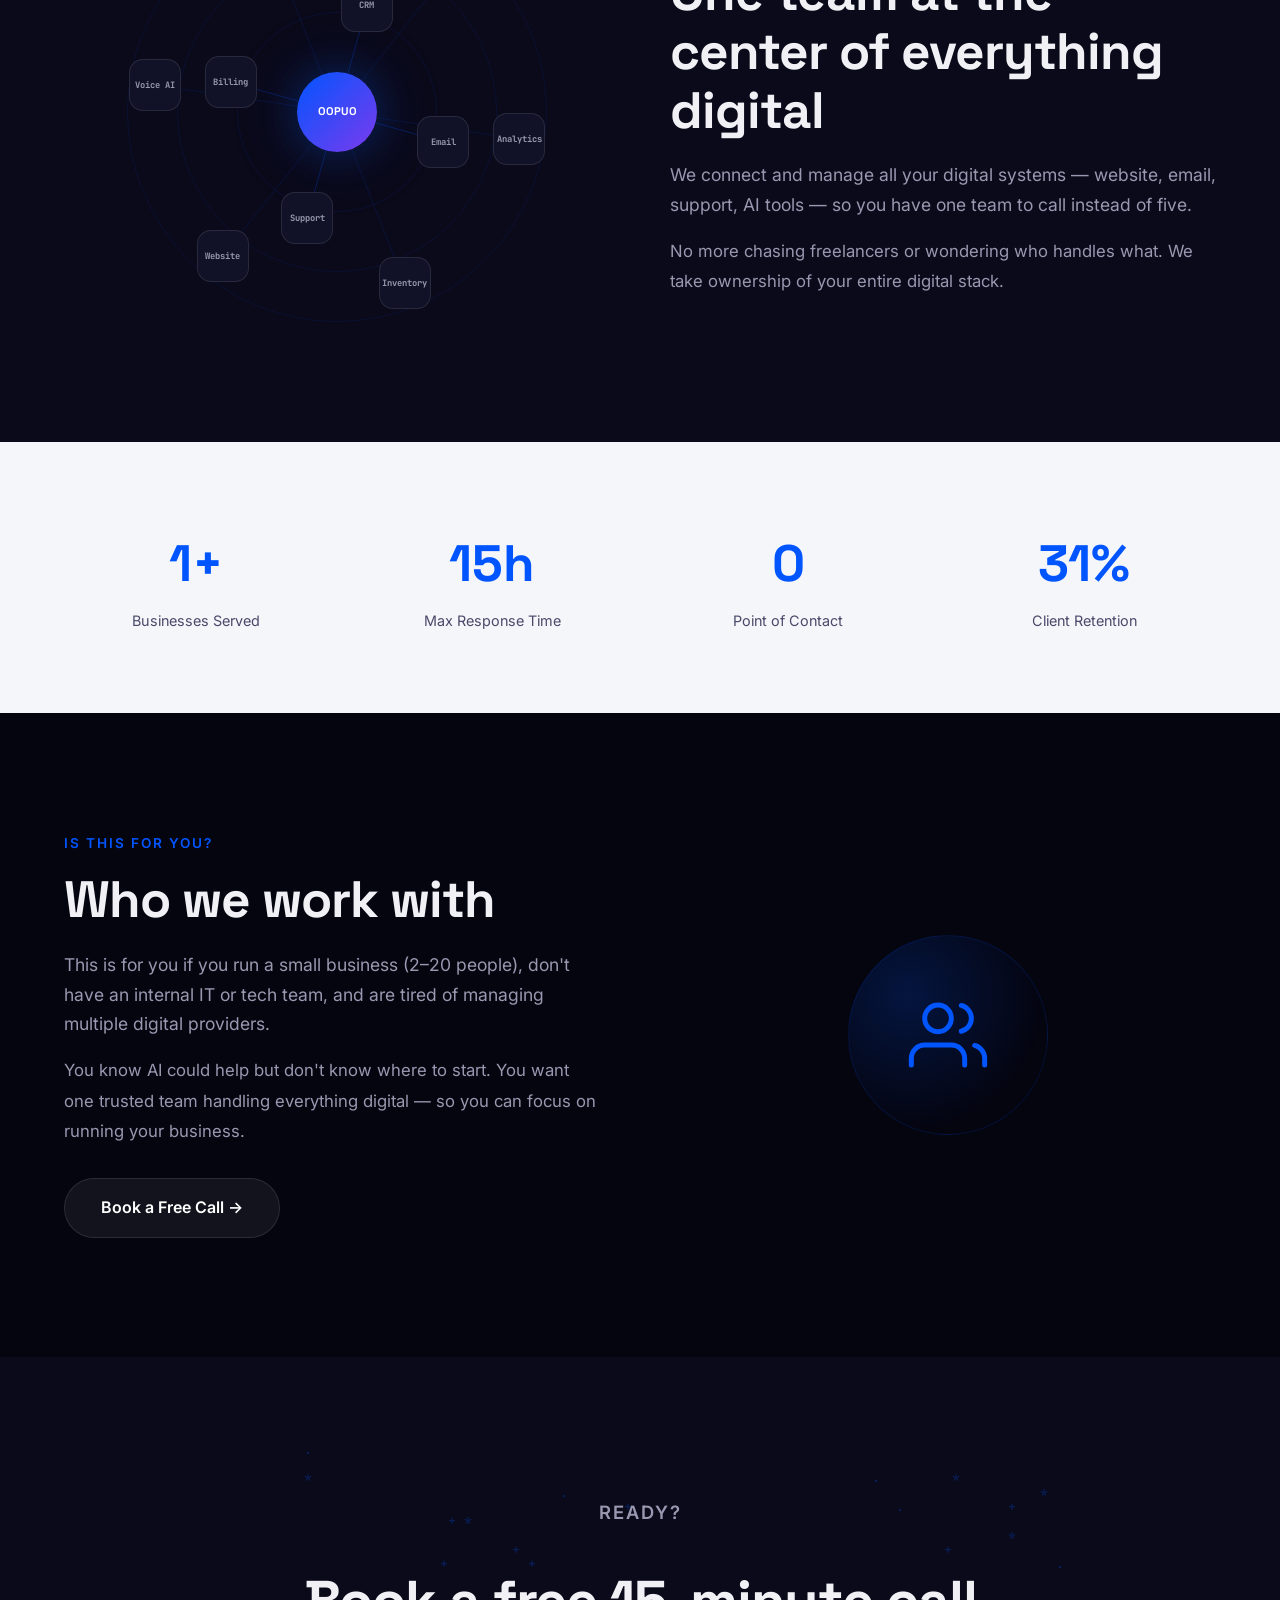
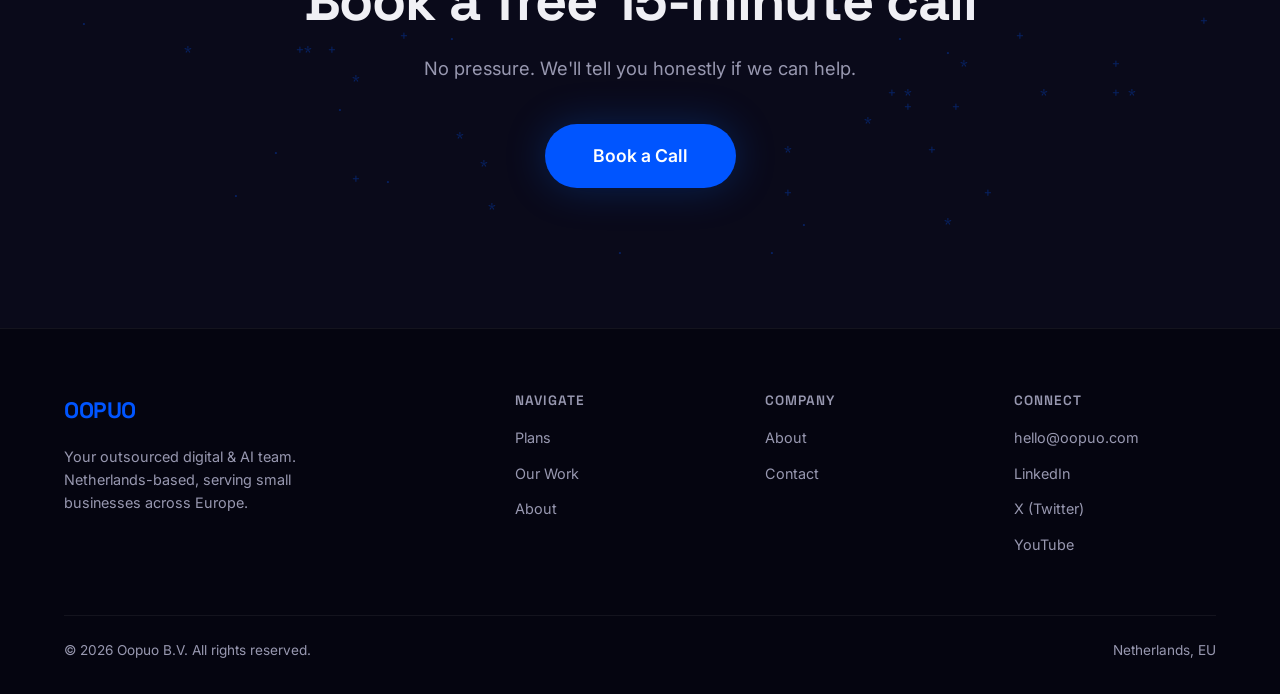
==== commit 46e1676e: "wire all Book a Call buttons to HubSpot meetings link" ====
--- a/index.html
+++ b/index.html
@@ -67,7 +67,7 @@
     <p data-field="text" class="reveal reveal-delay-2" data-i18n="home.hero.subtitle">Stop juggling multiple providers. One subscription. One point of contact. Your business runs smoother.</p>
     <div class="btn-group reveal reveal-delay-3">
       <a data-field="cta" href="plans.html" class="btn btn-primary" data-i18n="home.hero.cta1">See Plans</a>
-      <a data-field="cta" href="contact.html" class="btn btn-secondary" data-i18n="home.hero.cta2">Book a Free Call</a>
+      <a data-field="cta" href="https://meetings-eu1.hubspot.com/otavio-alves" target="_blank" class="btn btn-secondary" data-i18n="home.hero.cta2">Book a Free Call</a>
     </div>
   </div>
   <div class="scroll-hint">
@@ -268,7 +268,7 @@
         <h2 data-field="heading" class="section-title" style="text-align:left" data-i18n="home.fit.title">Built for small businesses without a tech team.</h2>
         <p data-field="text" class="section-subtitle" data-i18n="home.fit.subtitle">This is for you if you run a small business (2-20 people), don't have an internal IT or tech team, and are tired of managing multiple digital providers.</p>
         <p style="color:var(--text2);font-size:1.05rem;line-height:1.8;margin-top:16px" data-i18n="home.fit.text">You know AI could help but don't know where to start. You want one trusted team handling everything digital — so you can focus on running your business.</p>
-        <a data-field="cta" href="contact.html" class="btn btn-secondary" style="margin-top:32px" data-i18n="home.fit.cta">Book a Free Call &rarr;</a>
+        <a data-field="cta" href="https://meetings-eu1.hubspot.com/otavio-alves" target="_blank" class="btn btn-secondary" style="margin-top:32px" data-i18n="home.fit.cta">Book a Free Call &rarr;</a>
       </div>
       <div class="trust-visual reveal reveal-delay-1">
         <div class="trust-shield"><svg width="24" height="24" viewBox="0 0 24 24" fill="none" stroke="currentColor" stroke-width="1.5" stroke-linecap="round" stroke-linejoin="round"><path d="M17 21v-2a4 4 0 0 0-4-4H5a4 4 0 0 0-4 4v2"/><circle cx="9" cy="7" r="4"/><path d="M23 21v-2a4 4 0 0 0-3-3.87"/><path d="M16 3.13a4 4 0 0 1 0 7.75"/></svg></div>
@@ -284,7 +284,7 @@
     <p class="section-label reveal" data-i18n="cta.label">Ready?</p>
     <h2 data-field="heading" class="section-title reveal reveal-delay-1" data-i18n="cta.title">Book a free 15-minute call</h2>
     <p data-field="text" class="reveal reveal-delay-2" data-i18n="cta.subtitle">No pressure. We'll tell you honestly if we can help. If we're a good fit, we'll map out next steps together.</p>
-    <a data-field="cta" href="contact.html" class="btn btn-primary reveal reveal-delay-3" style="font-size:1.1rem;padding:18px 48px" data-i18n="cta.btn">Book a Call &rarr;</a>
+    <a data-field="cta" href="https://meetings-eu1.hubspot.com/otavio-alves" target="_blank" class="btn btn-primary reveal reveal-delay-3" style="font-size:1.1rem;padding:18px 48px" data-i18n="cta.btn">Book a Call &rarr;</a>
   </div>
 </section>
 
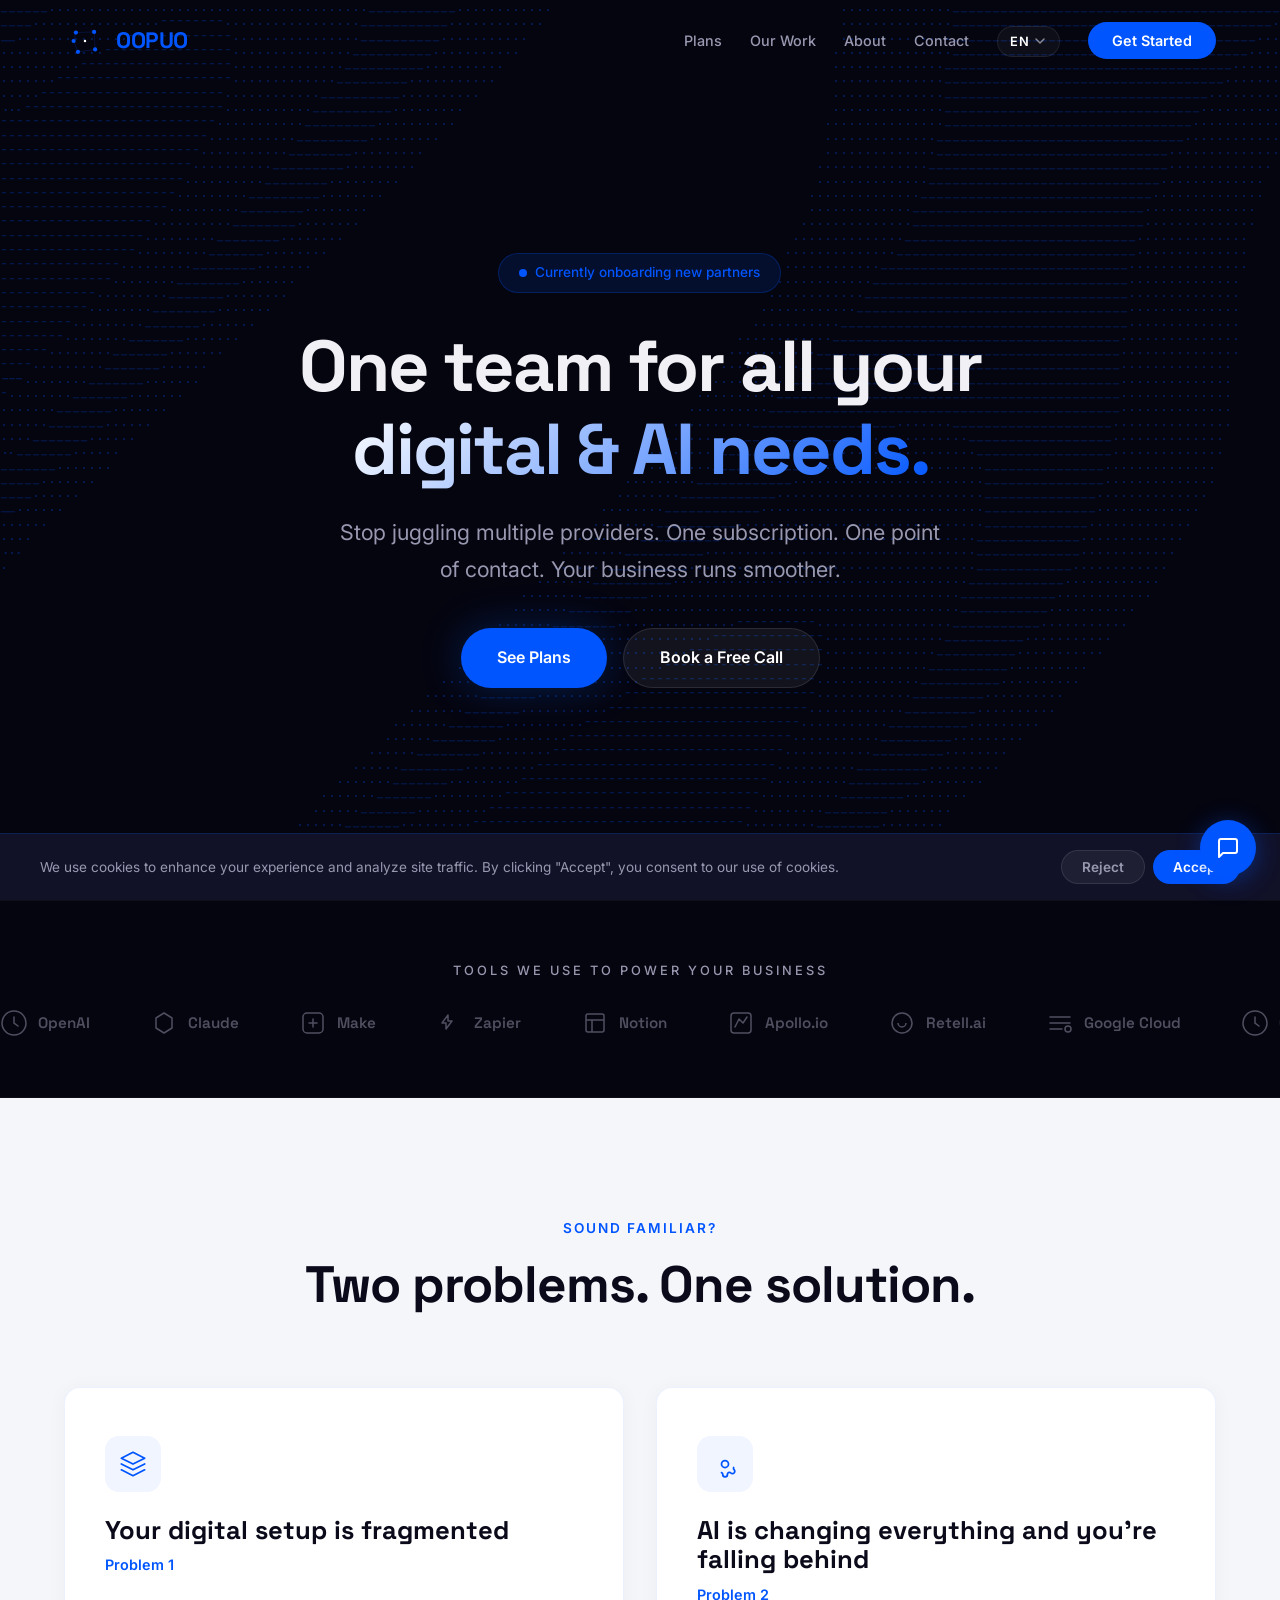
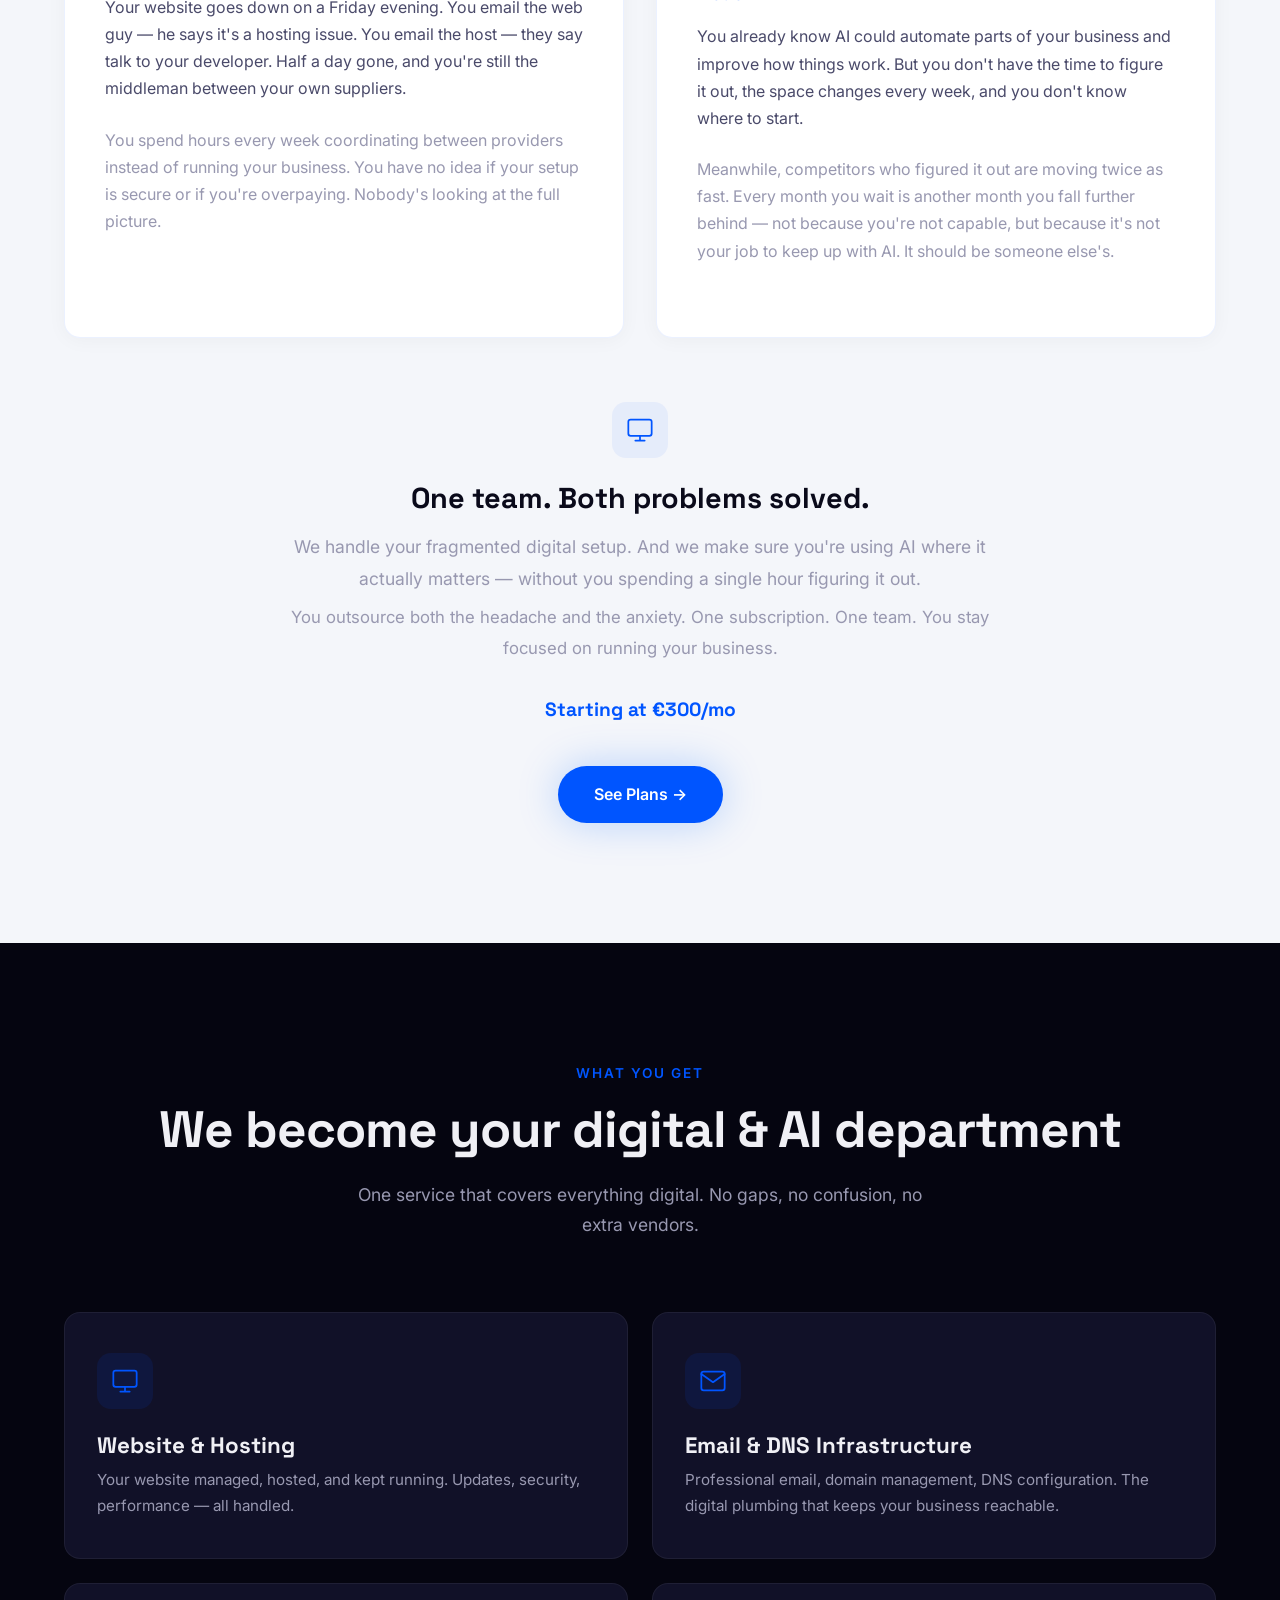
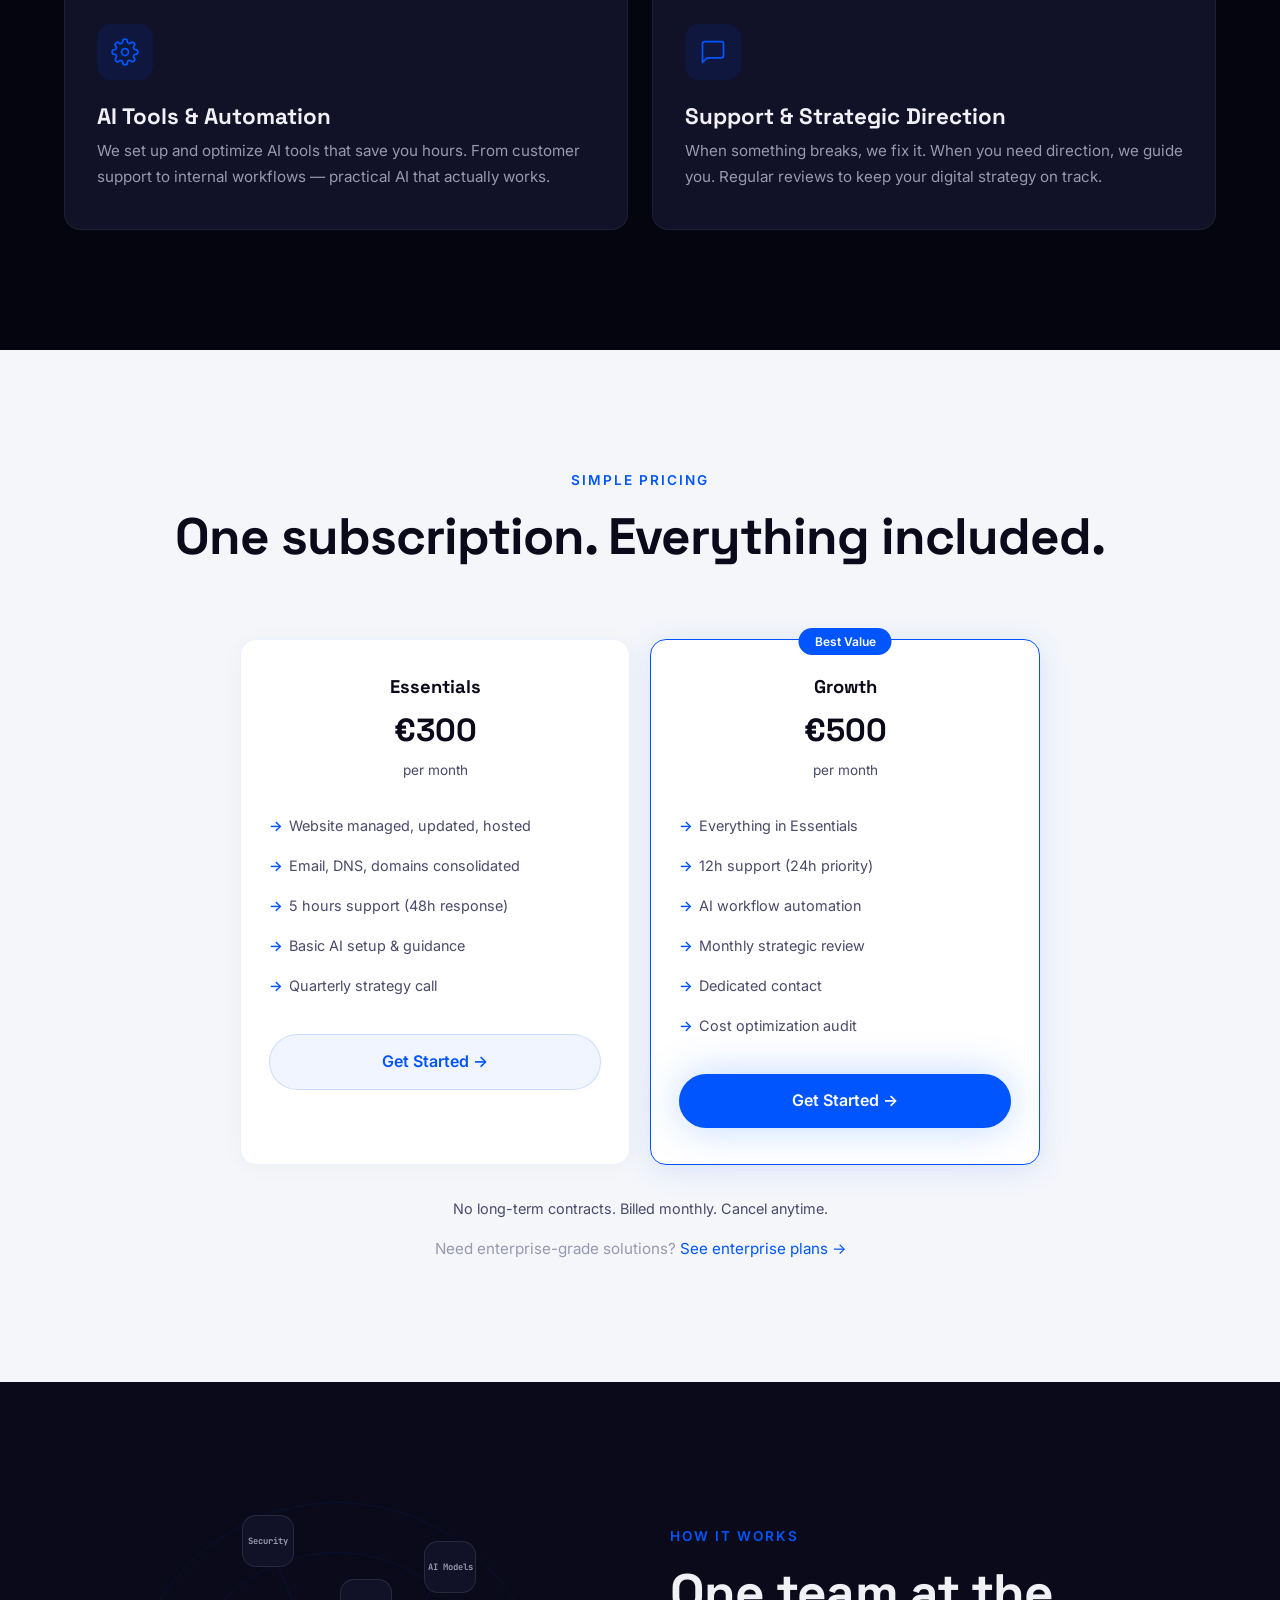
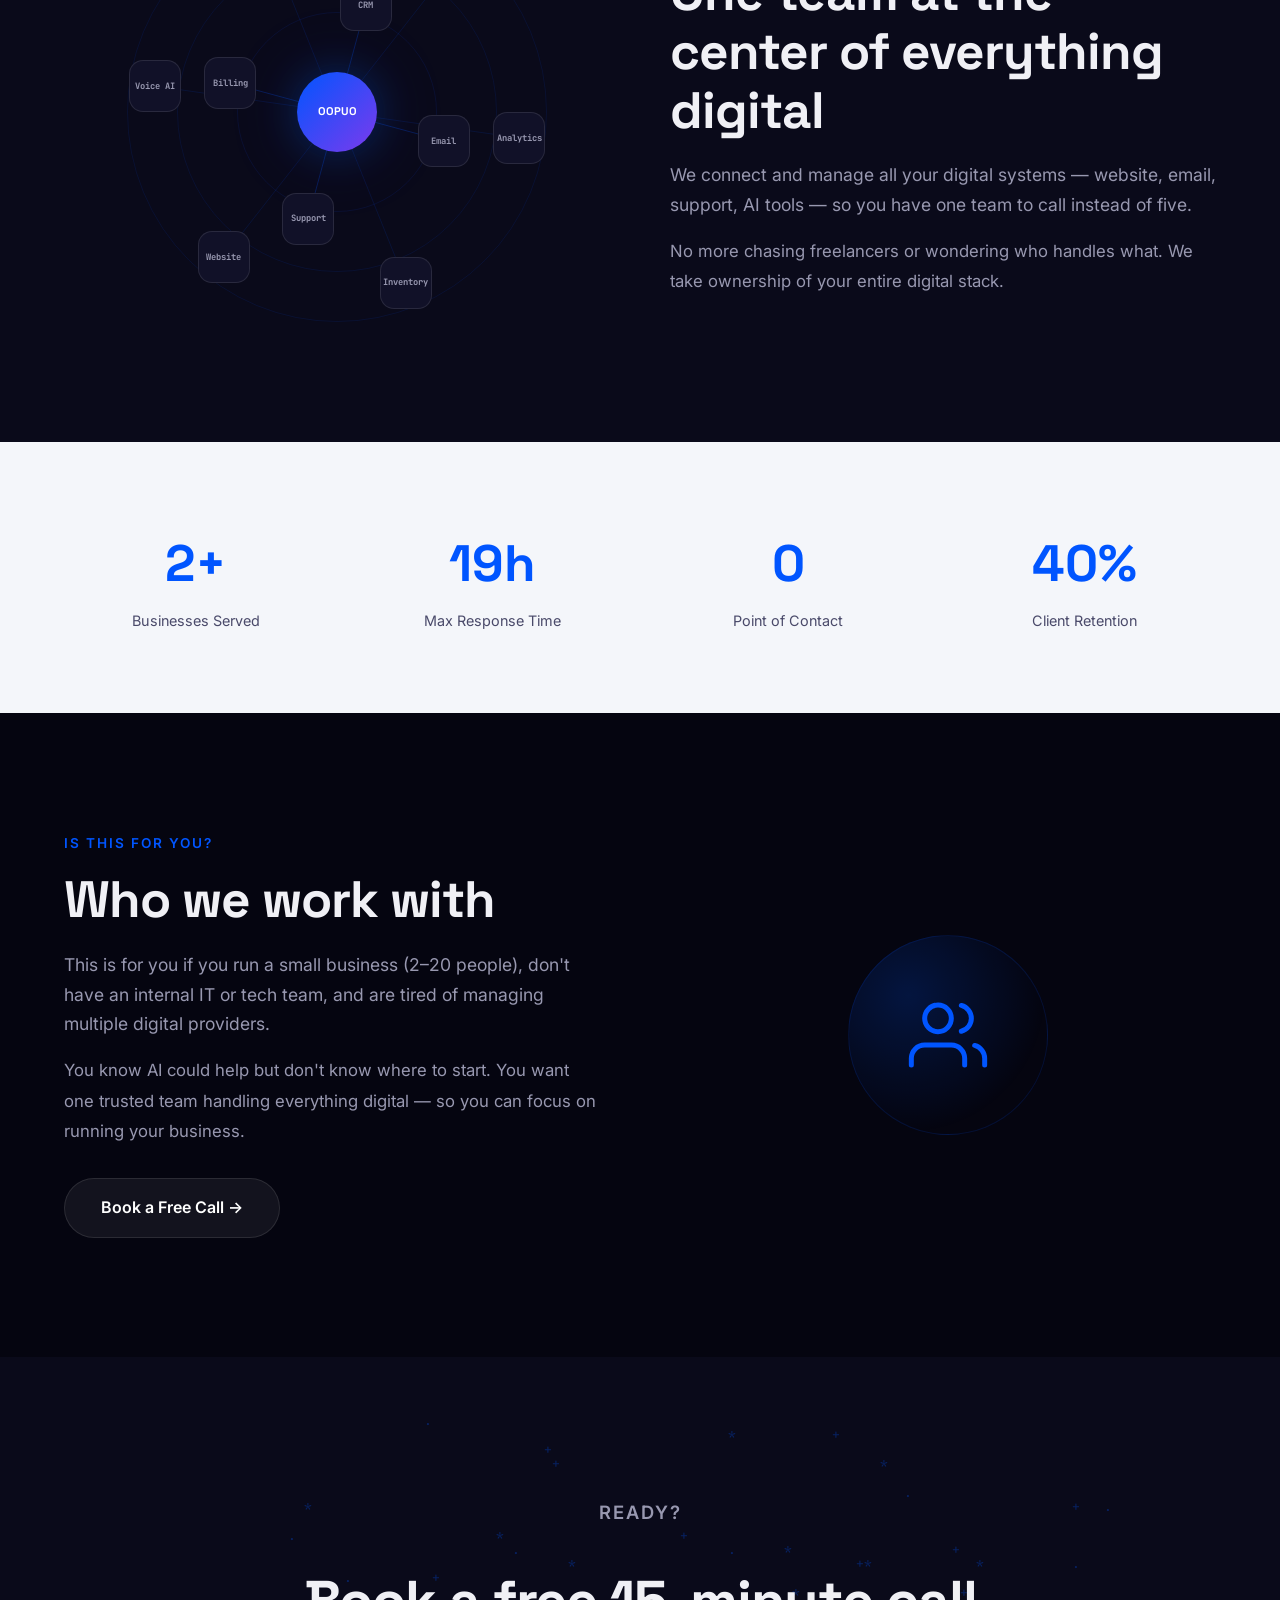
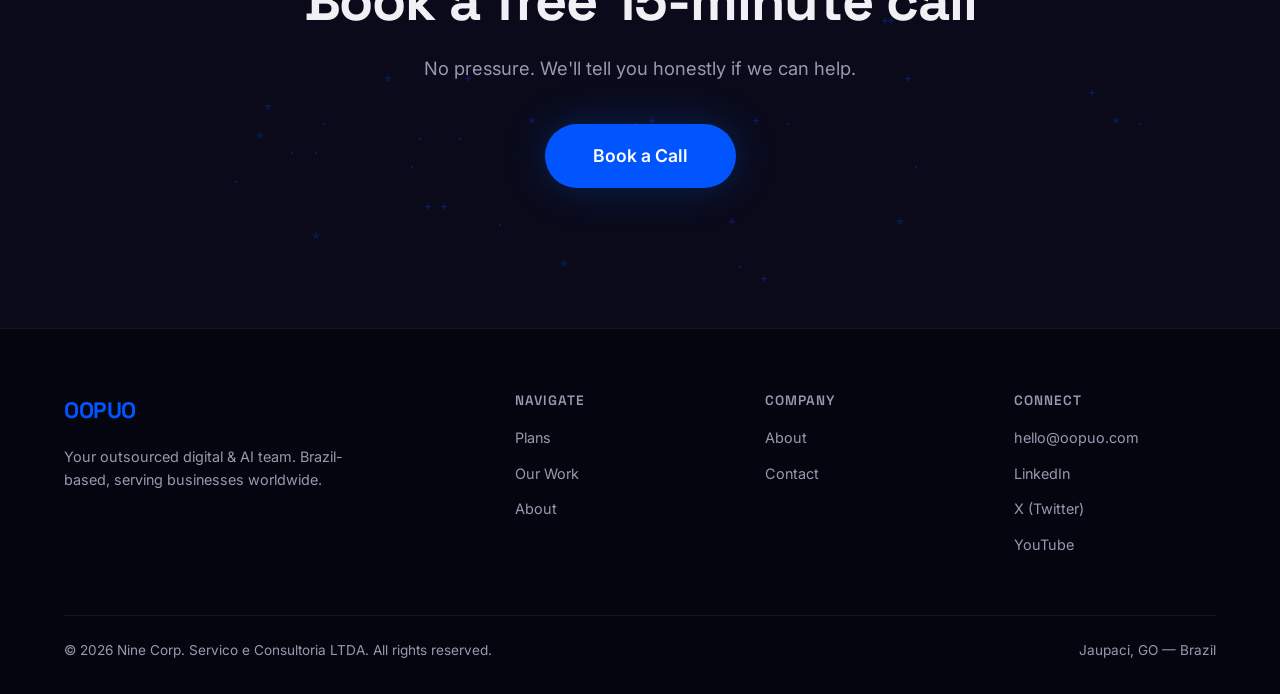
==== commit 85784891: "update company info: Nine Corp. Servico e Consultoria LTDA (Brazil) - all languages" ====
--- a/index.html
+++ b/index.html
@@ -5,9 +5,9 @@
 <meta name="viewport" content="width=device-width, initial-scale=1.0">
 <title>OOPUO — Your outsourced digital & AI team</title>
 <link rel="icon" type="image/svg+xml" href="assets/favicon.svg">
-<meta name="description" content="One team for all your digital and AI needs. Website, hosting, email, AI tools, and ongoing support — one subscription, one point of contact. Netherlands-based.">
+<meta name="description" content="One team for all your digital and AI needs. Website, hosting, email, AI tools, and ongoing support — one subscription, one point of contact. Brazil-based.">
 <meta property="og:title" content="OOPUO — Your outsourced digital & AI team">
-<meta property="og:description" content="One team for all your digital and AI needs. Website, hosting, email, AI tools, and ongoing support — one subscription, one point of contact. Netherlands-based.">
+<meta property="og:description" content="One team for all your digital and AI needs. Website, hosting, email, AI tools, and ongoing support — one subscription, one point of contact. Brazil-based.">
 <meta property="og:type" content="website">
 <meta property="og:url" content="https://oopuo.com/">
 <meta property="og:image" content="https://oopuo.com/assets/images/og-default.jpg">
@@ -294,7 +294,7 @@
     <div class="footer-grid">
       <div class="footer-brand">
         <a href="index.html" class="logo"><span>OOPUO</span></a>
-        <p data-field="text" data-i18n="footer.desc">Your outsourced digital & AI team. Netherlands-based, serving small businesses across Europe.</p>
+        <p data-field="text" data-i18n="footer.desc">Your outsourced digital & AI team. Brazil-based, serving businesses worldwide.</p>
       </div>
       <div class="footer-col">
         <h4 data-field="heading" data-i18n="footer.col1">Navigate</h4>
@@ -322,8 +322,8 @@
       </div>
     </div>
     <div class="footer-bottom">
-      <p data-field="text" data-i18n="footer.copy">© 2026 Oopuo B.V. All rights reserved.</p>
-      <p data-i18n="footer.location">Netherlands, EU</p>
+      <p data-field="text" data-i18n="footer.copy">© 2026 Nine Corp. Servico e Consultoria LTDA. All rights reserved. CNPJ: 62.675.074/0001-85</p>
+      <p data-i18n="footer.location">Jaupaci, GO — Brazil</p>
     </div>
   </div>
 </footer>
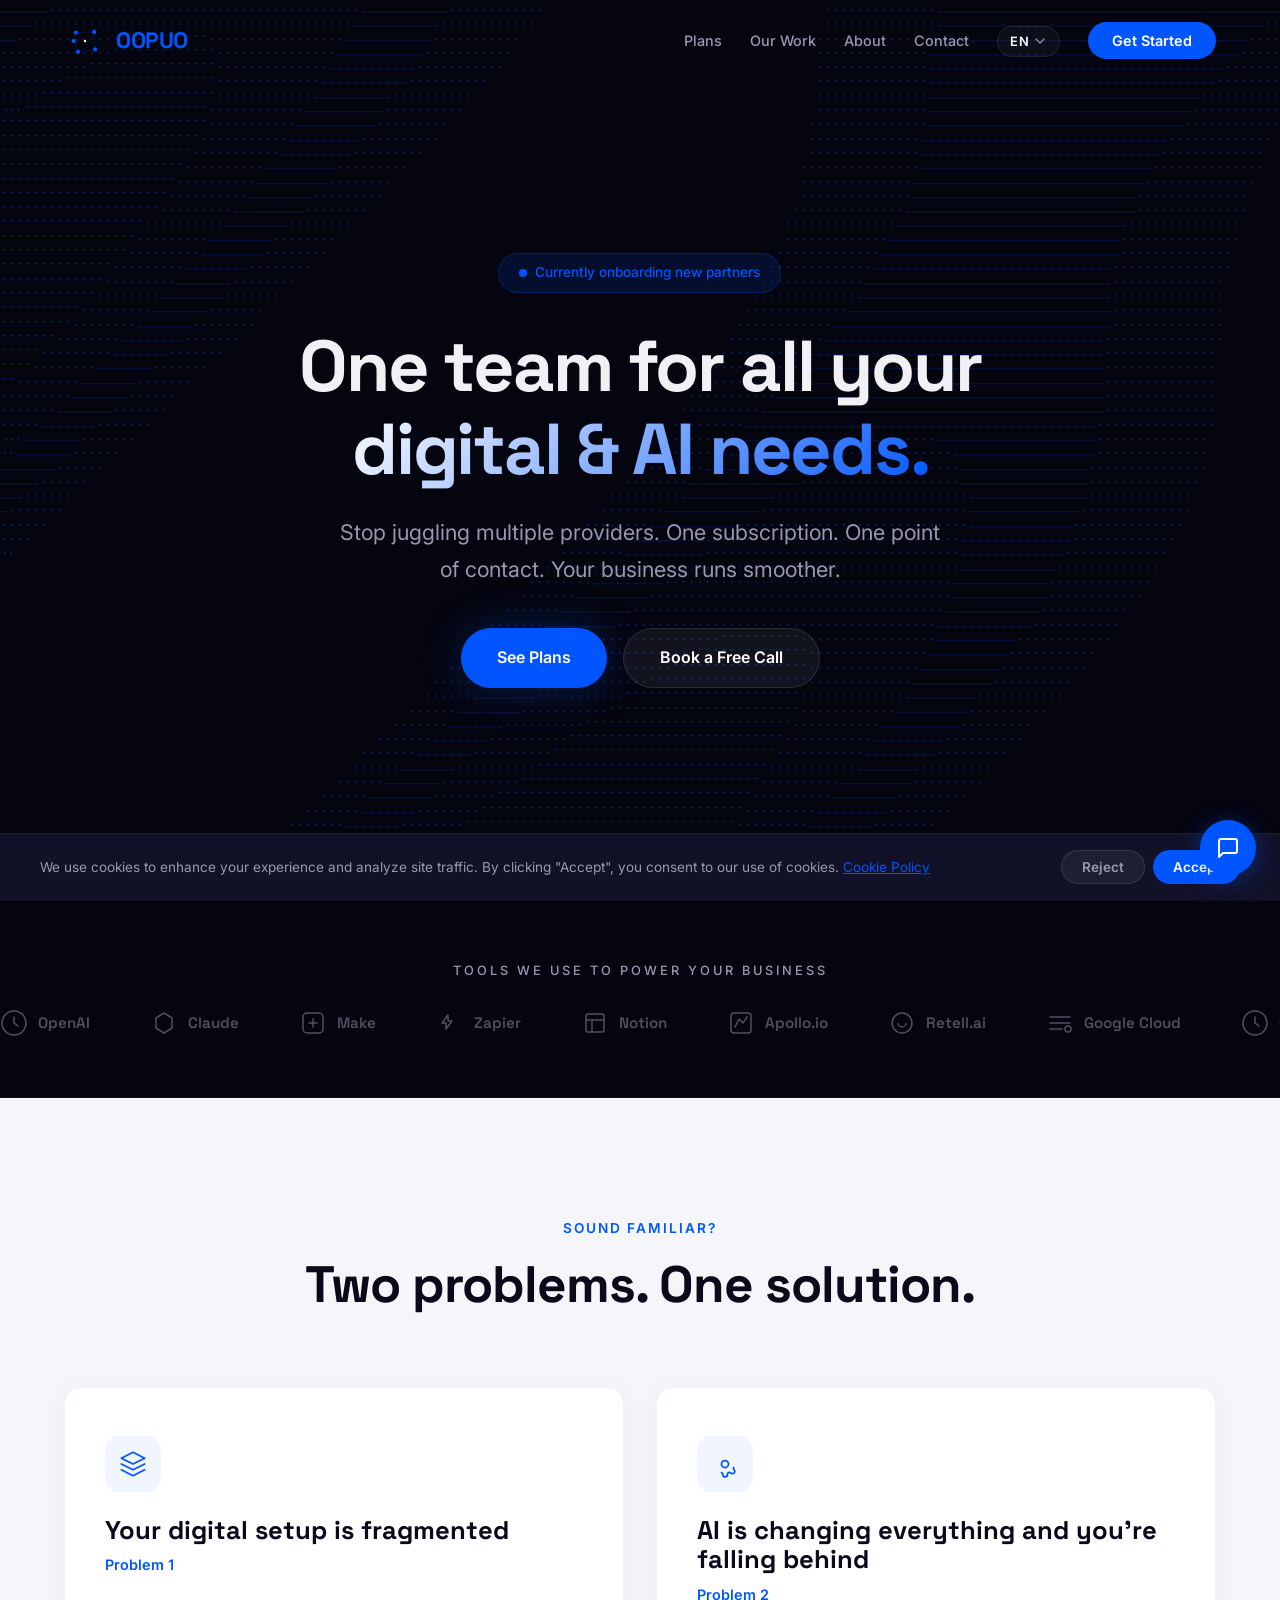
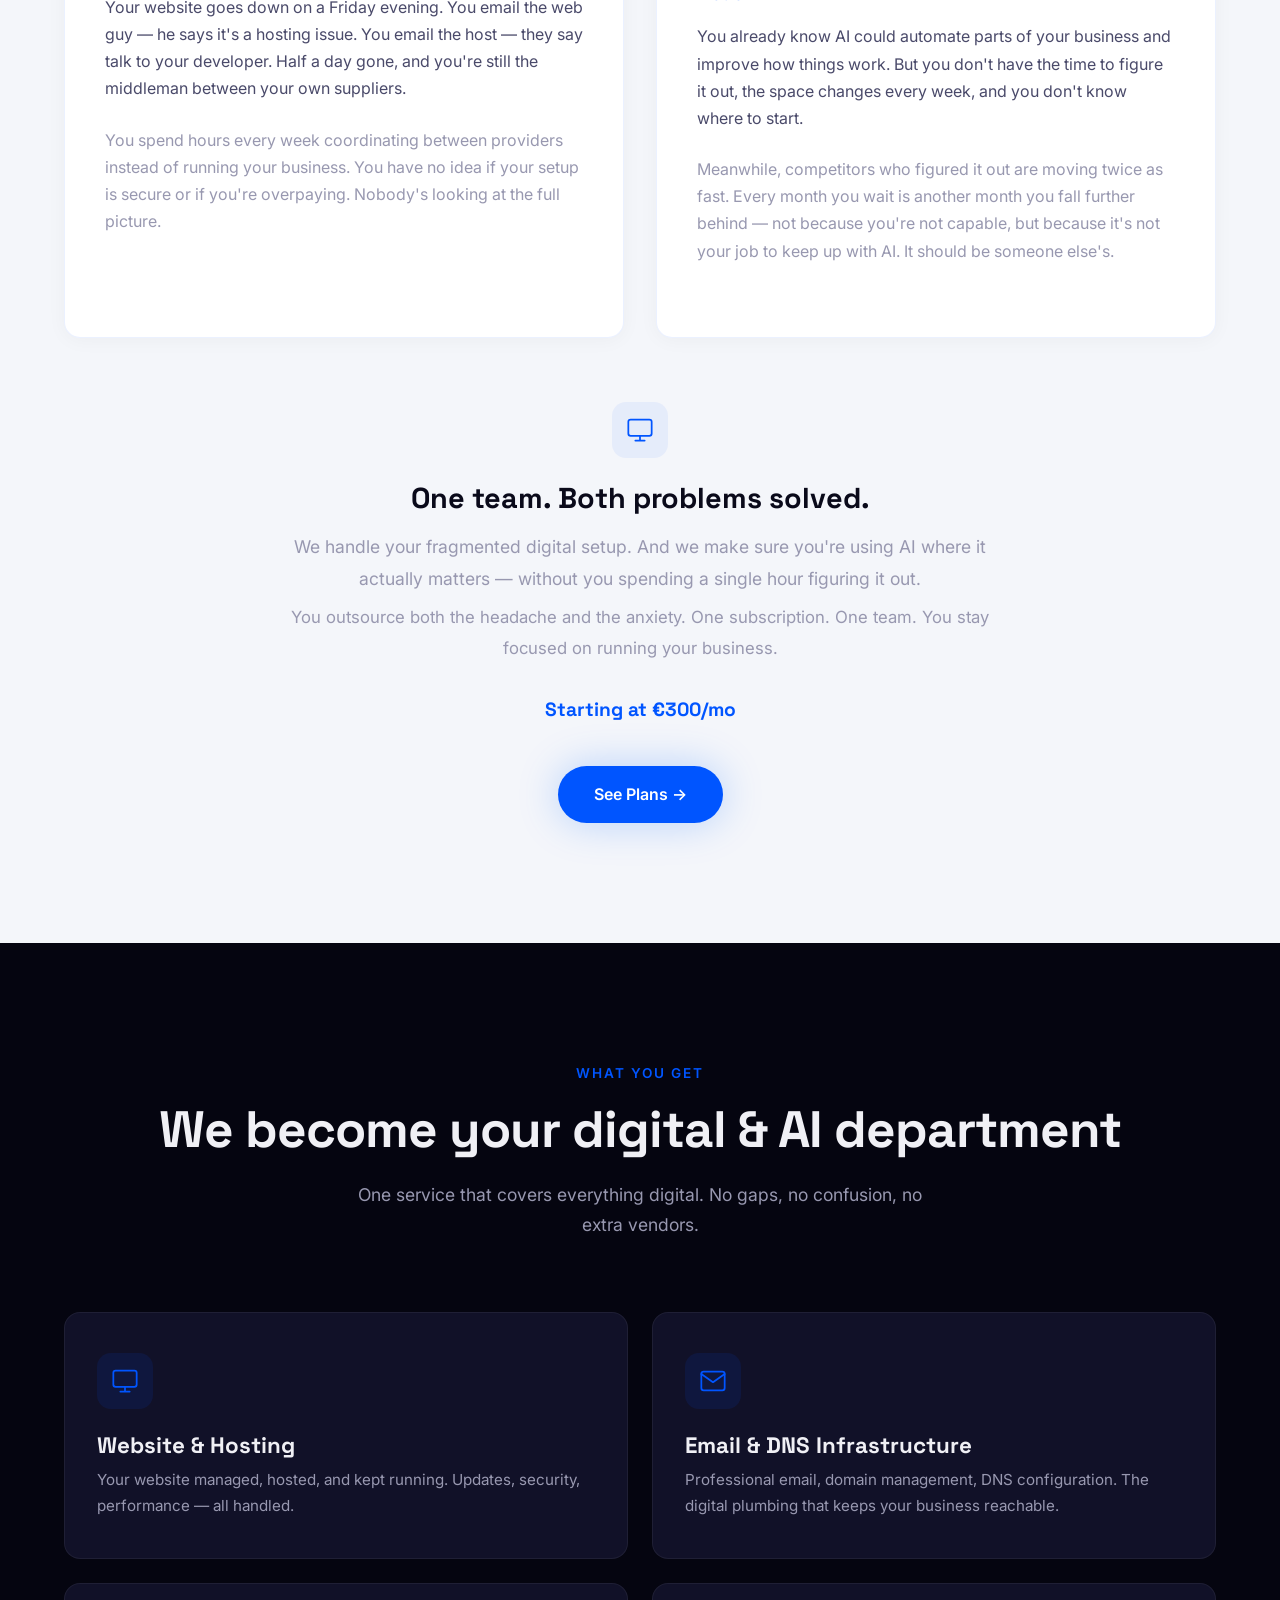
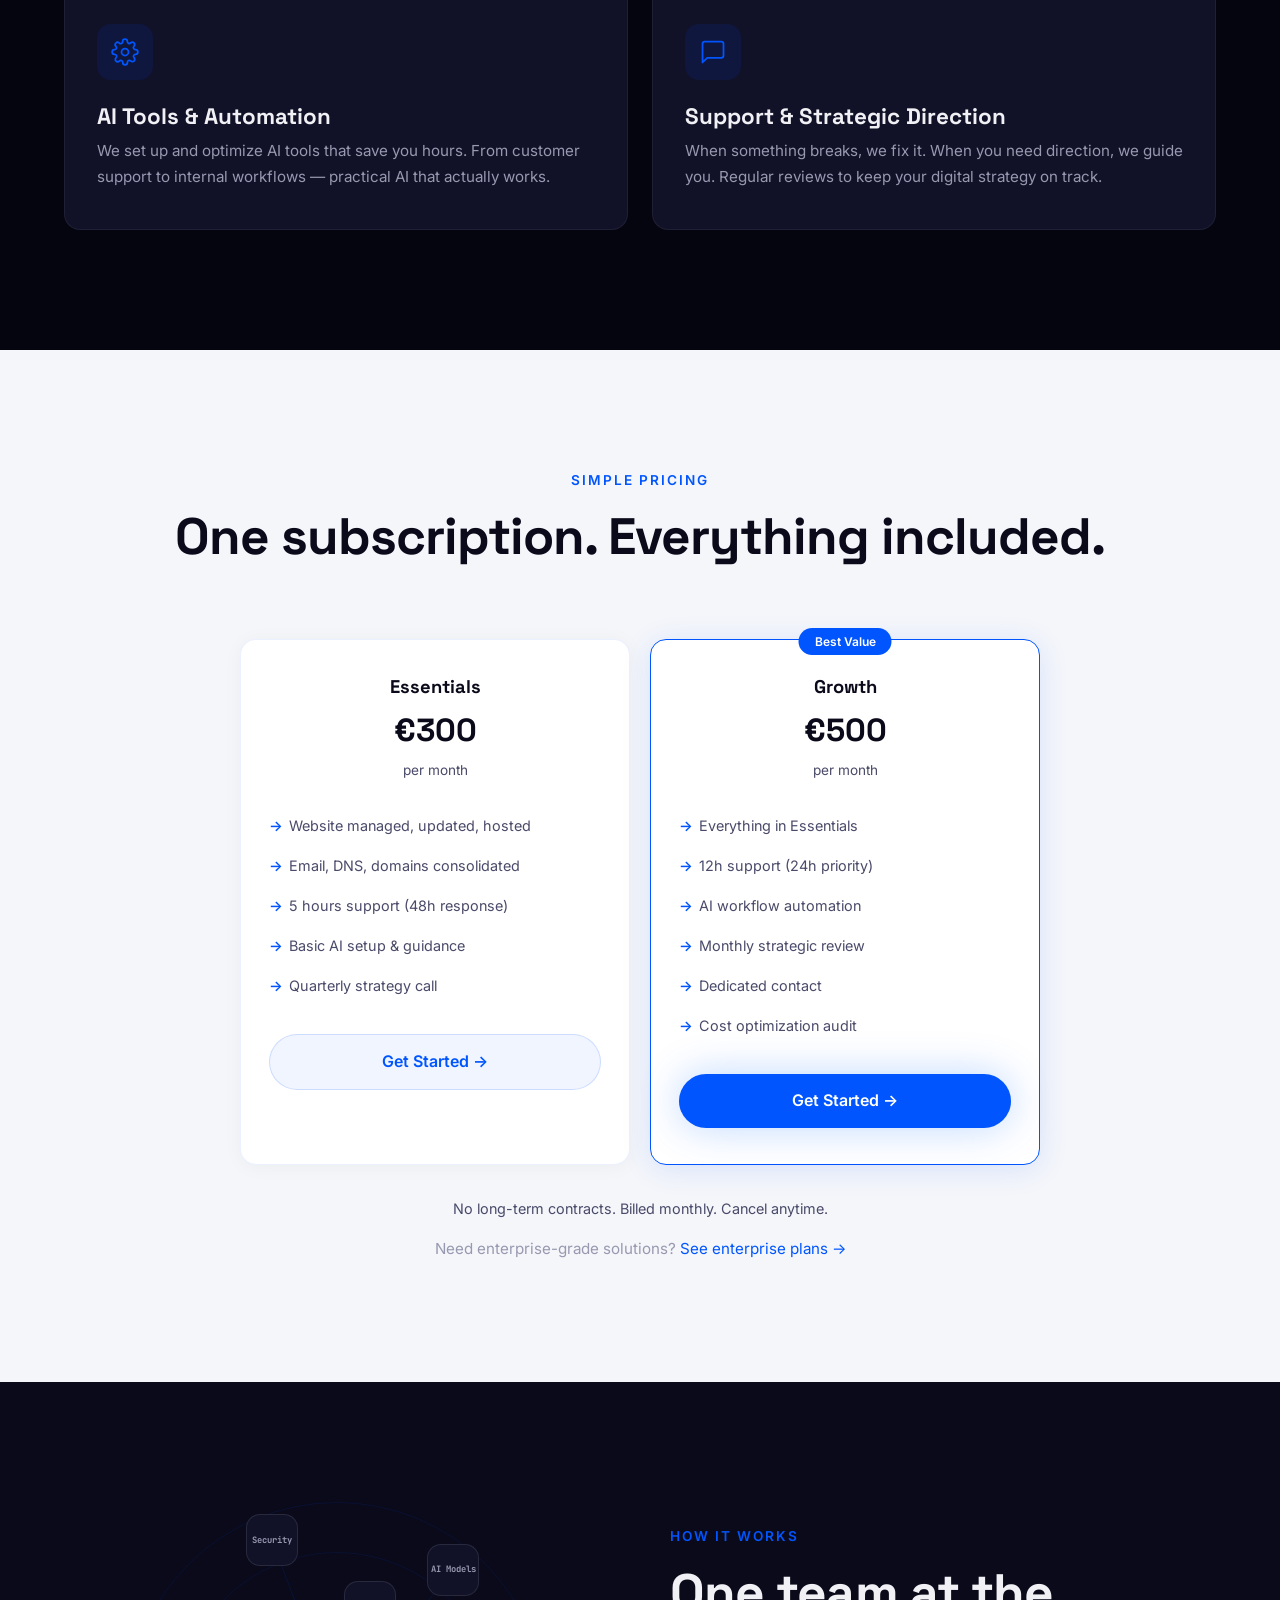
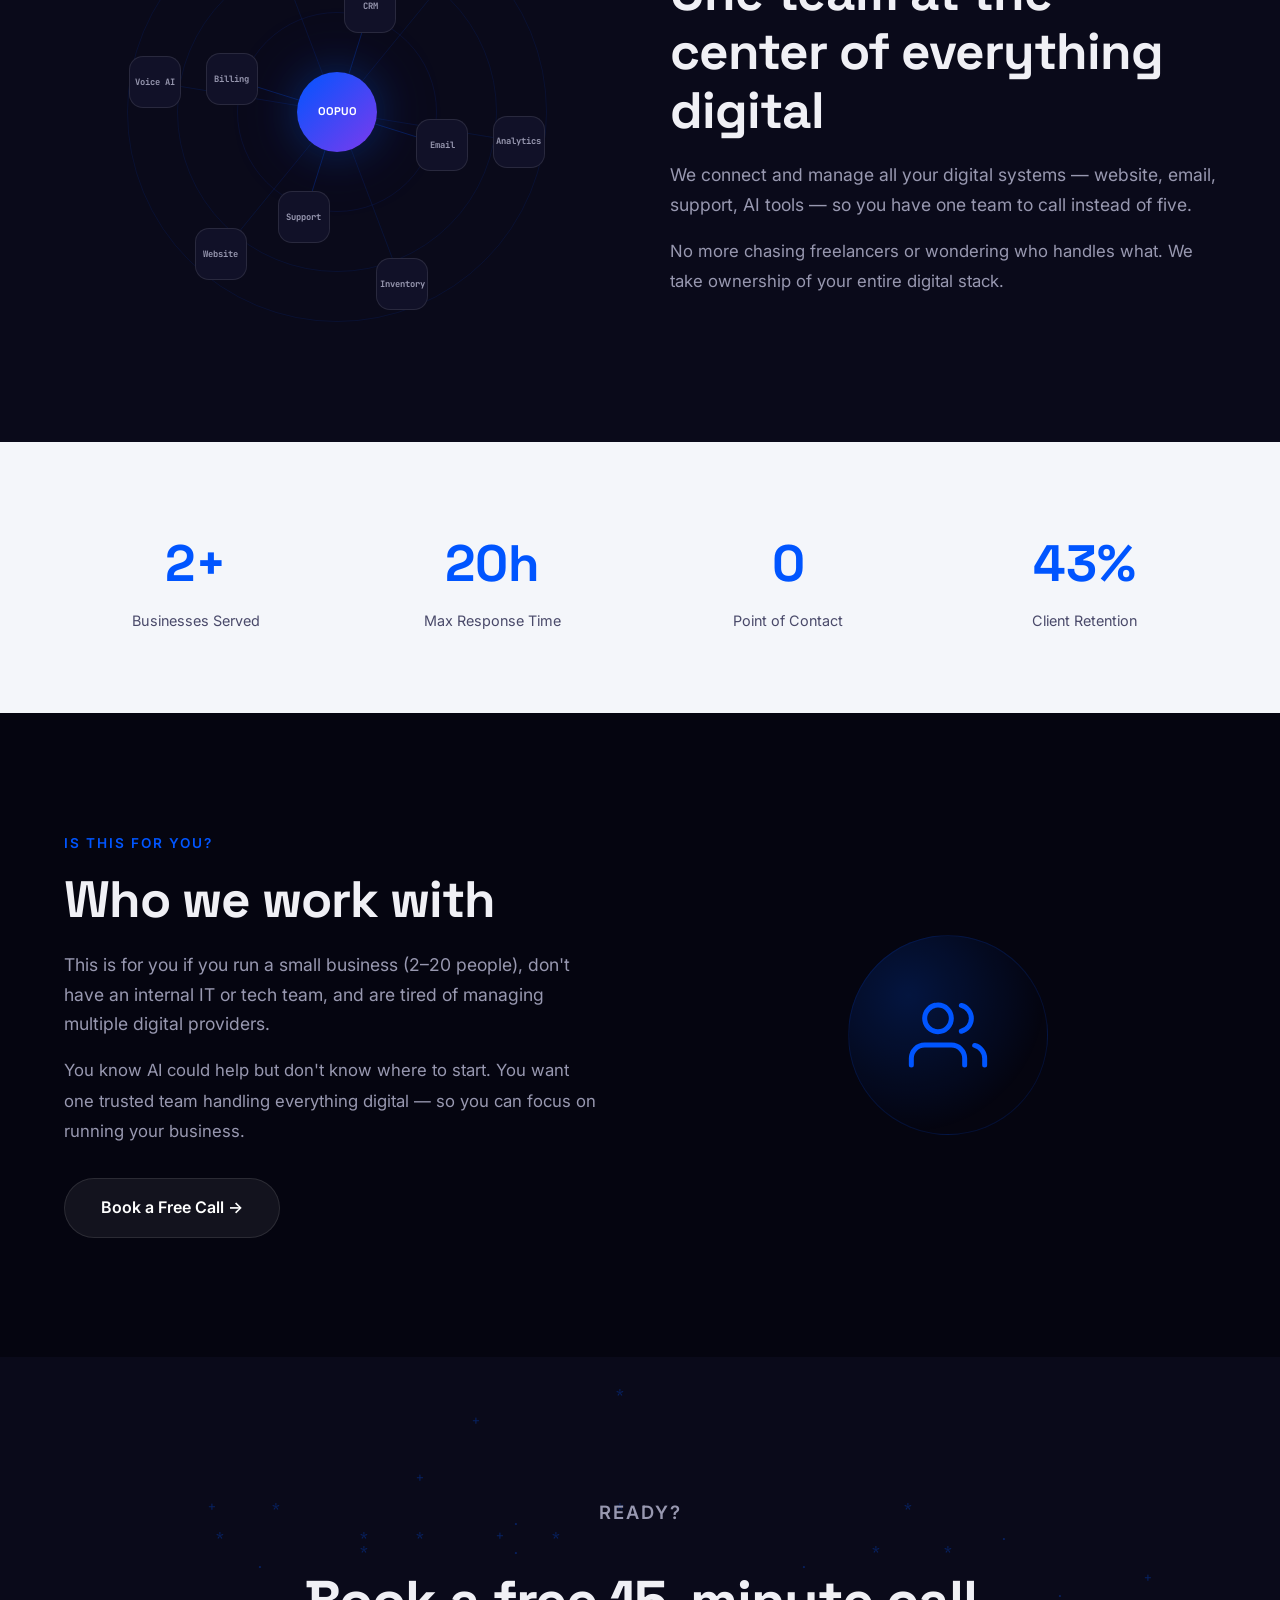
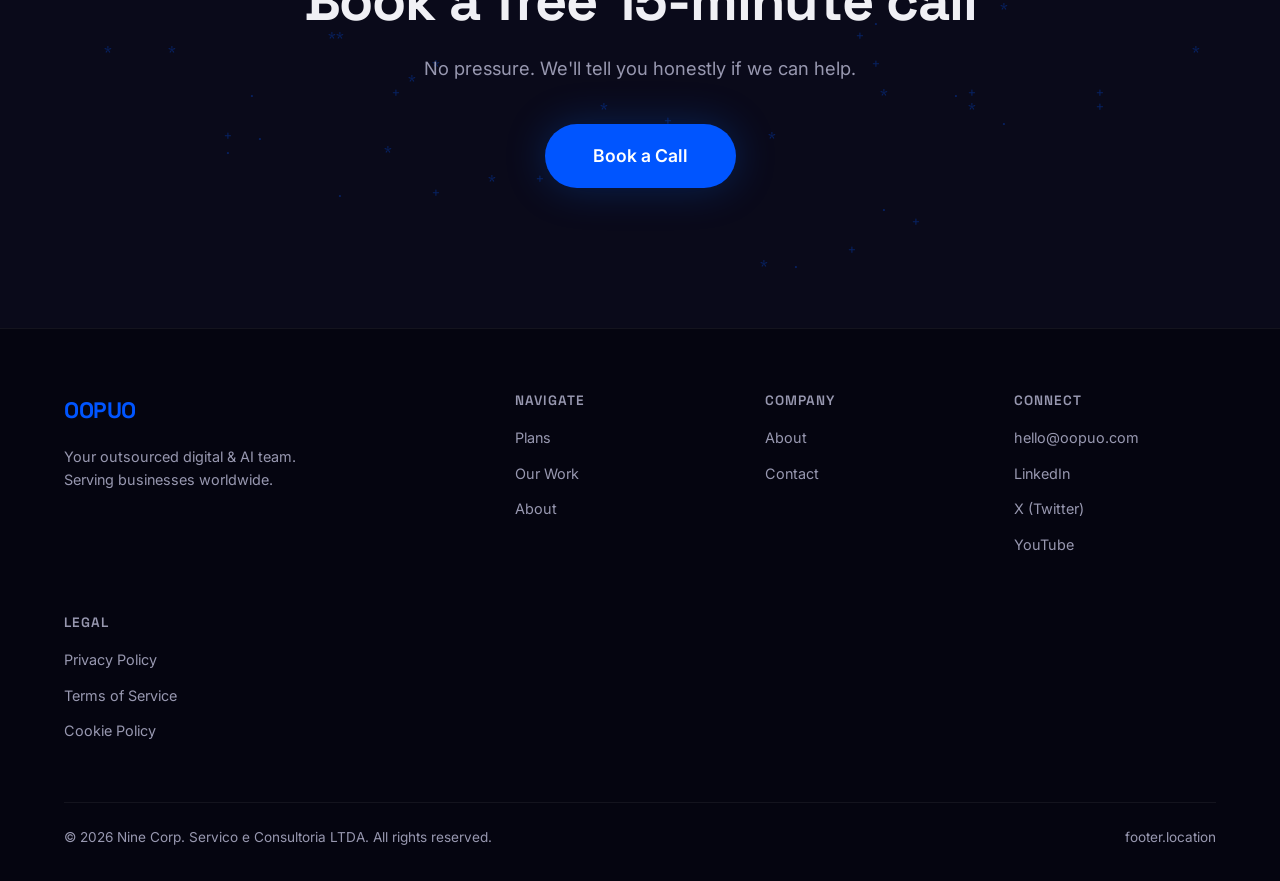
==== commit 5155e0cd: "legal compliance: privacy policy, terms, cookie policy, conditional HubSpot, remove location refs" ====
--- a/index.html
+++ b/index.html
@@ -5,9 +5,9 @@
 <meta name="viewport" content="width=device-width, initial-scale=1.0">
 <title>OOPUO — Your outsourced digital & AI team</title>
 <link rel="icon" type="image/svg+xml" href="assets/favicon.svg">
-<meta name="description" content="One team for all your digital and AI needs. Website, hosting, email, AI tools, and ongoing support — one subscription, one point of contact. Brazil-based.">
+<meta name="description" content="One team for all your digital and AI needs. Website, hosting, email, AI tools, and ongoing support — one subscription, one point of contact. ">
 <meta property="og:title" content="OOPUO — Your outsourced digital & AI team">
-<meta property="og:description" content="One team for all your digital and AI needs. Website, hosting, email, AI tools, and ongoing support — one subscription, one point of contact. Brazil-based.">
+<meta property="og:description" content="One team for all your digital and AI needs. Website, hosting, email, AI tools, and ongoing support — one subscription, one point of contact. ">
 <meta property="og:type" content="website">
 <meta property="og:url" content="https://oopuo.com/">
 <meta property="og:image" content="https://oopuo.com/assets/images/og-default.jpg">
@@ -294,7 +294,7 @@
     <div class="footer-grid">
       <div class="footer-brand">
         <a href="index.html" class="logo"><span>OOPUO</span></a>
-        <p data-field="text" data-i18n="footer.desc">Your outsourced digital & AI team. Brazil-based, serving businesses worldwide.</p>
+        <p data-field="text" data-i18n="footer.desc">Your outsourced digital & AI team. Serving businesses worldwide.</p>
       </div>
       <div class="footer-col">
         <h4 data-field="heading" data-i18n="footer.col1">Navigate</h4>
@@ -320,10 +320,18 @@
           <li><a href="https://youtube.com/@oopuo" target="_blank">YouTube</a></li>
         </ul>
       </div>
+      <div class="footer-col">
+        <h4>Legal</h4>
+        <ul>
+          <li><a href="privacy.html">Privacy Policy</a></li>
+          <li><a href="terms.html">Terms of Service</a></li>
+          <li><a href="cookies.html">Cookie Policy</a></li>
+        </ul>
+      </div>
     </div>
     <div class="footer-bottom">
       <p data-field="text" data-i18n="footer.copy">© 2026 Nine Corp. Servico e Consultoria LTDA. All rights reserved. CNPJ: 62.675.074/0001-85</p>
-      <p data-i18n="footer.location">Jaupaci, GO — Brazil</p>
+      <p data-i18n="footer.location"></p>
     </div>
   </div>
 </footer>
@@ -336,6 +344,6 @@
 <script src="js/cookie-consent.js"></script>
 
 <!-- HubSpot Tracking Code -->
-<script type="text/javascript" id="hs-script-loader" async defer src="//js.hs-scripts.com/147967707.js"></script>
+<script>if(localStorage.getItem("oopuo_cookies_accepted")==="true"){var s=document.createElement("script");s.src="//js.hs-scripts.com/147967707.js";s.async=true;s.defer=true;document.body.appendChild(s);}</script>
 </body>
 </html>
--- a/css/main.css
+++ b/css/main.css
@@ -468,5 +468,14 @@
 .hero-short{min-height:50vh!important}
 .hero-medium{min-height:60vh!important}
 
+.legal-content h2{color:#0a0a1a;font-size:1.4rem;margin:40px 0 12px;padding-top:24px;border-top:1px solid rgba(0,85,255,.08)}
+.legal-content h2:first-child{border-top:none;margin-top:0;padding-top:0}
+.legal-content h3{color:#0a0a1a;font-size:1.1rem;margin:24px 0 8px}
+.legal-content p{color:#4a4a6a;line-height:1.8;margin-bottom:12px}
+.legal-content ul{color:#4a4a6a;line-height:1.8;margin:8px 0 16px 24px}
+.legal-content li{margin-bottom:6px}
+.legal-content a{color:#0055ff}
+.legal-content code{background:rgba(0,85,255,.06);padding:2px 6px;border-radius:4px;font-size:.85rem;font-family:'JetBrains Mono',monospace}
+
 @media(max-width:900px){.pricing-grid-2{grid-template-columns:1fr!important}}
 @media(max-width:768px){.hub-grid{grid-template-columns:1fr;gap:40px}}
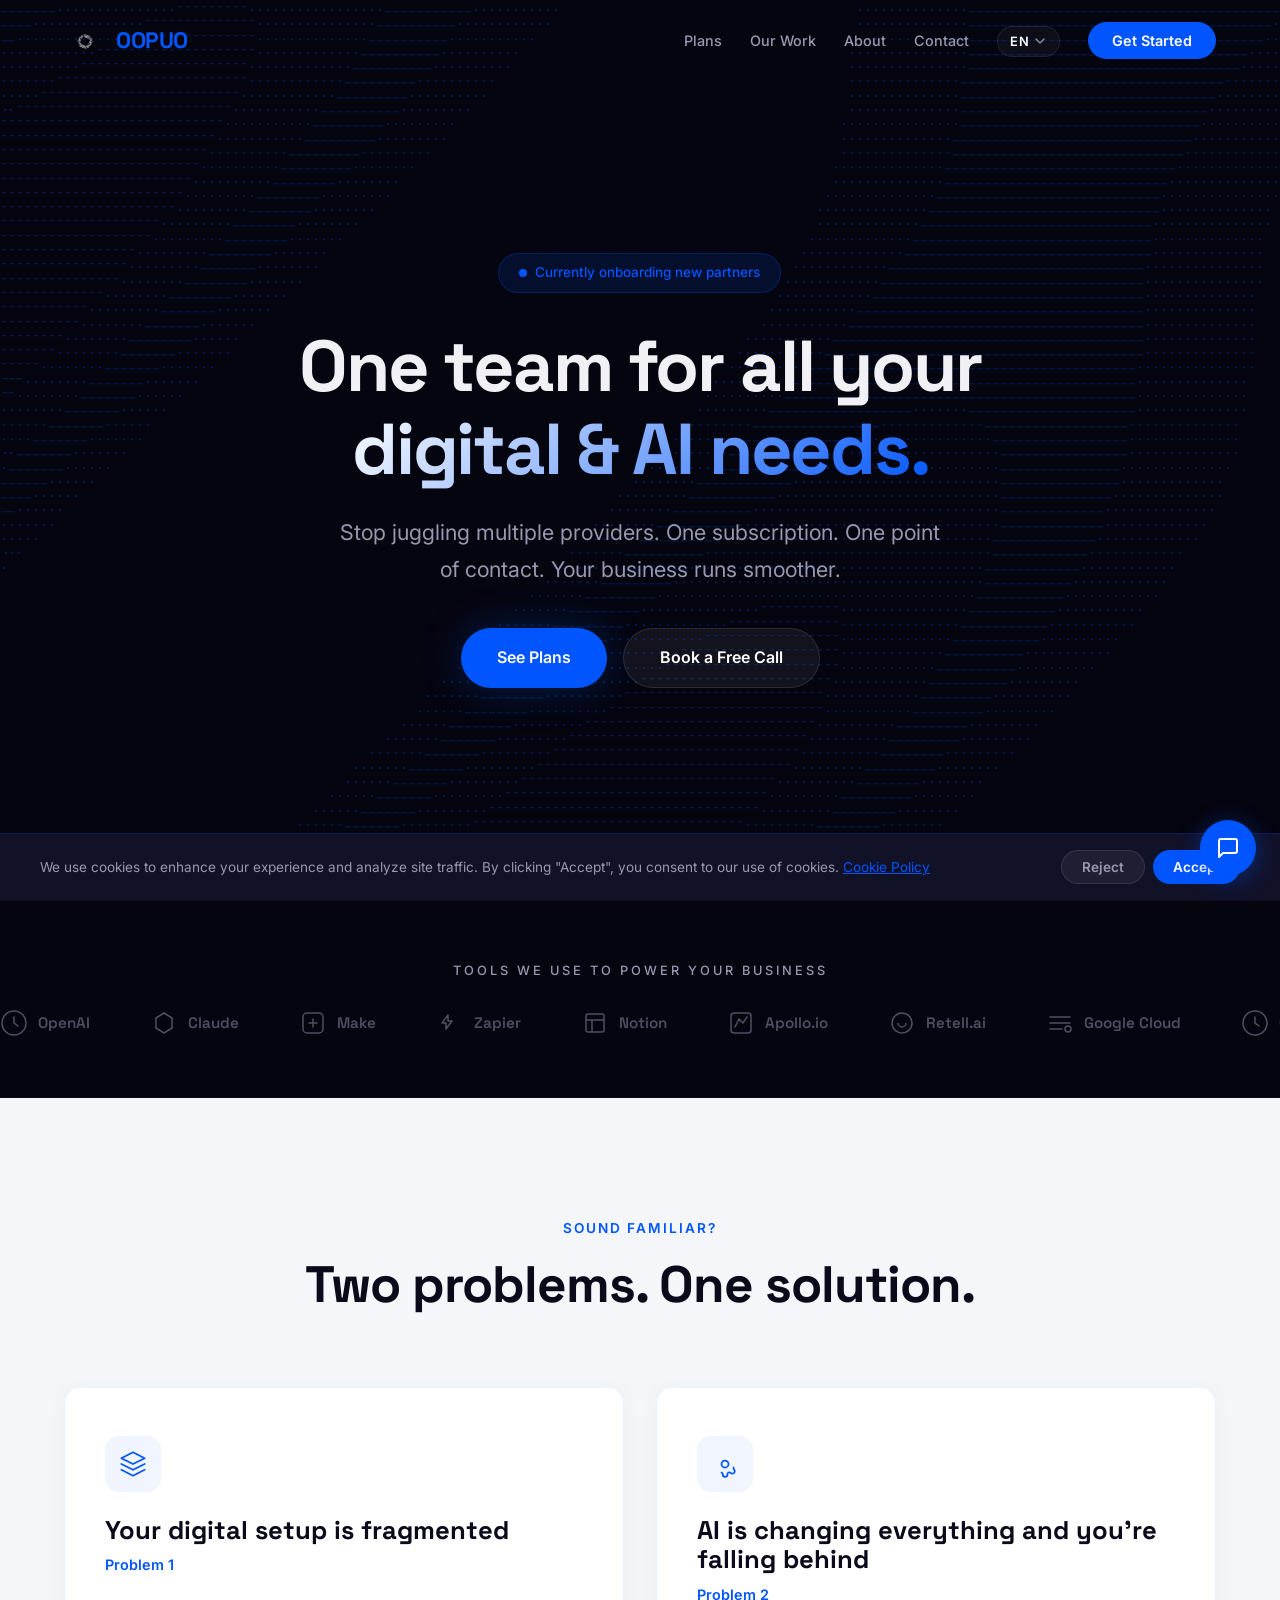
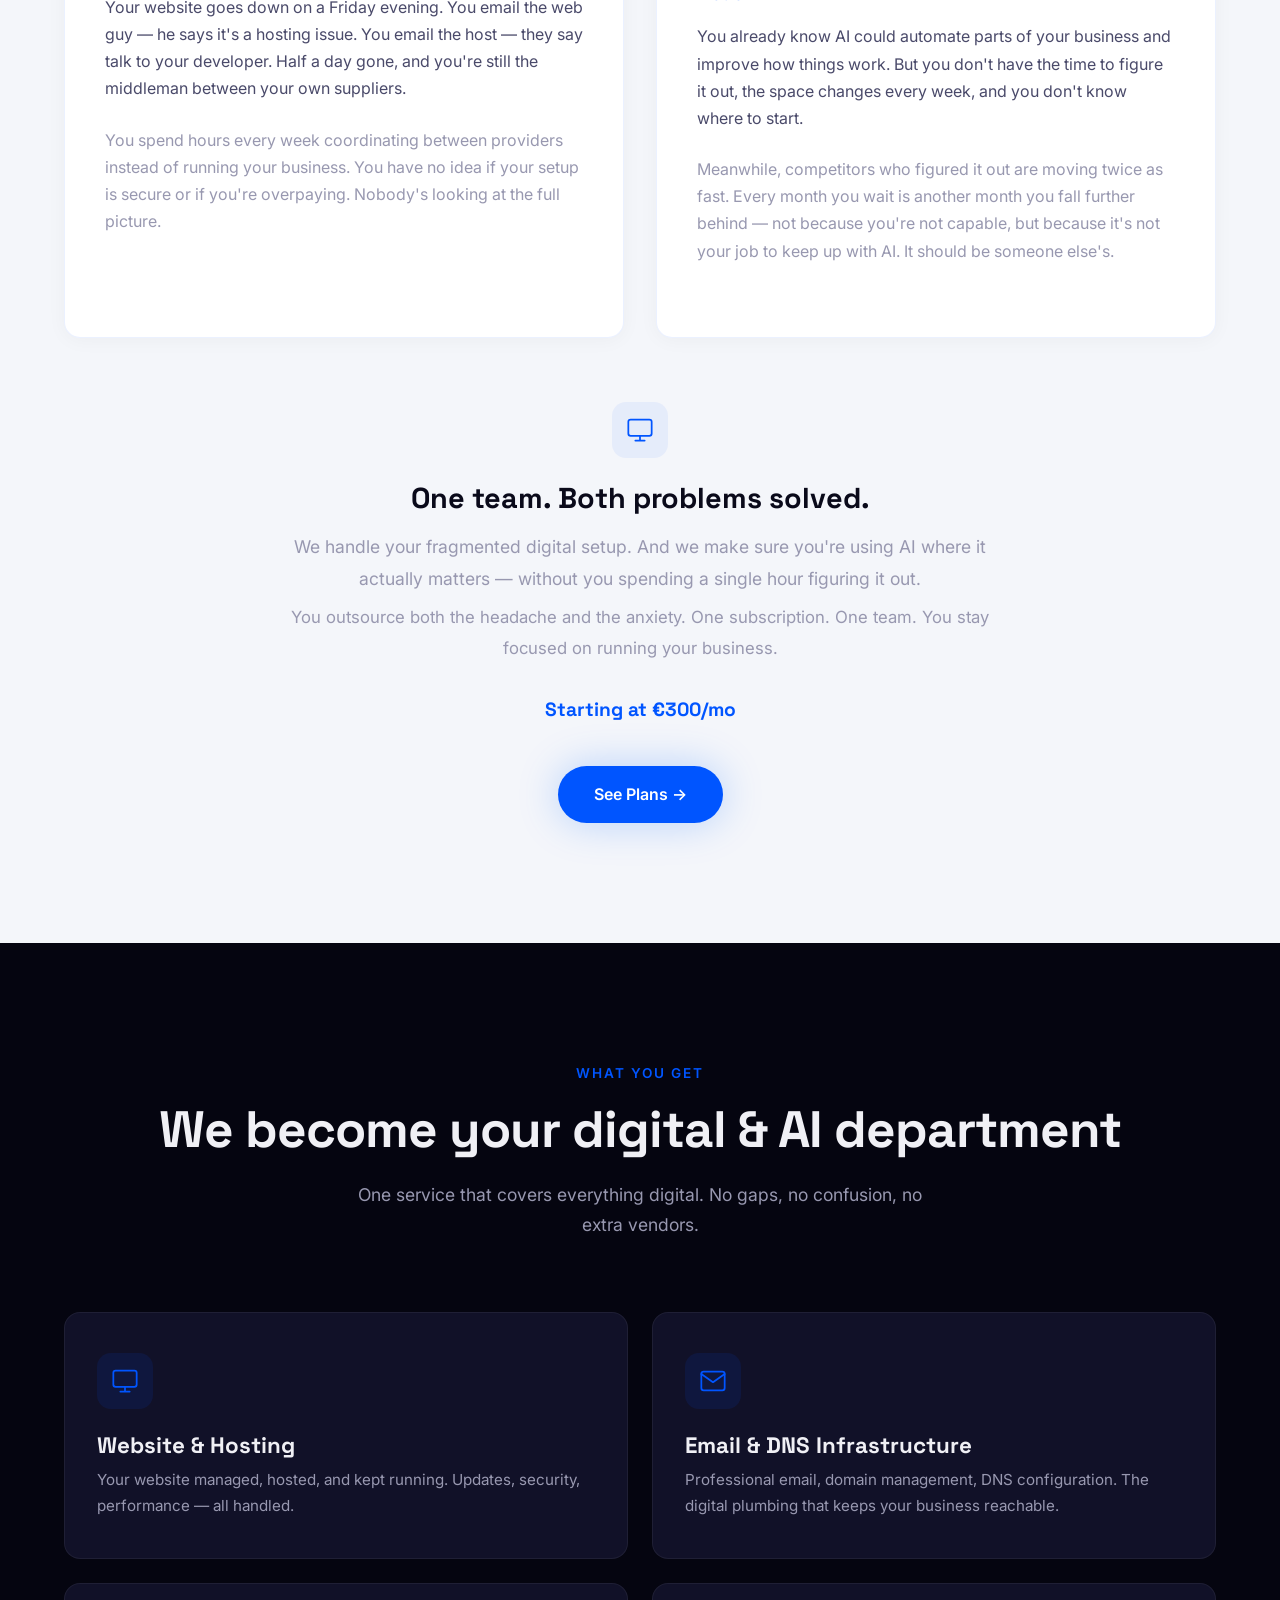
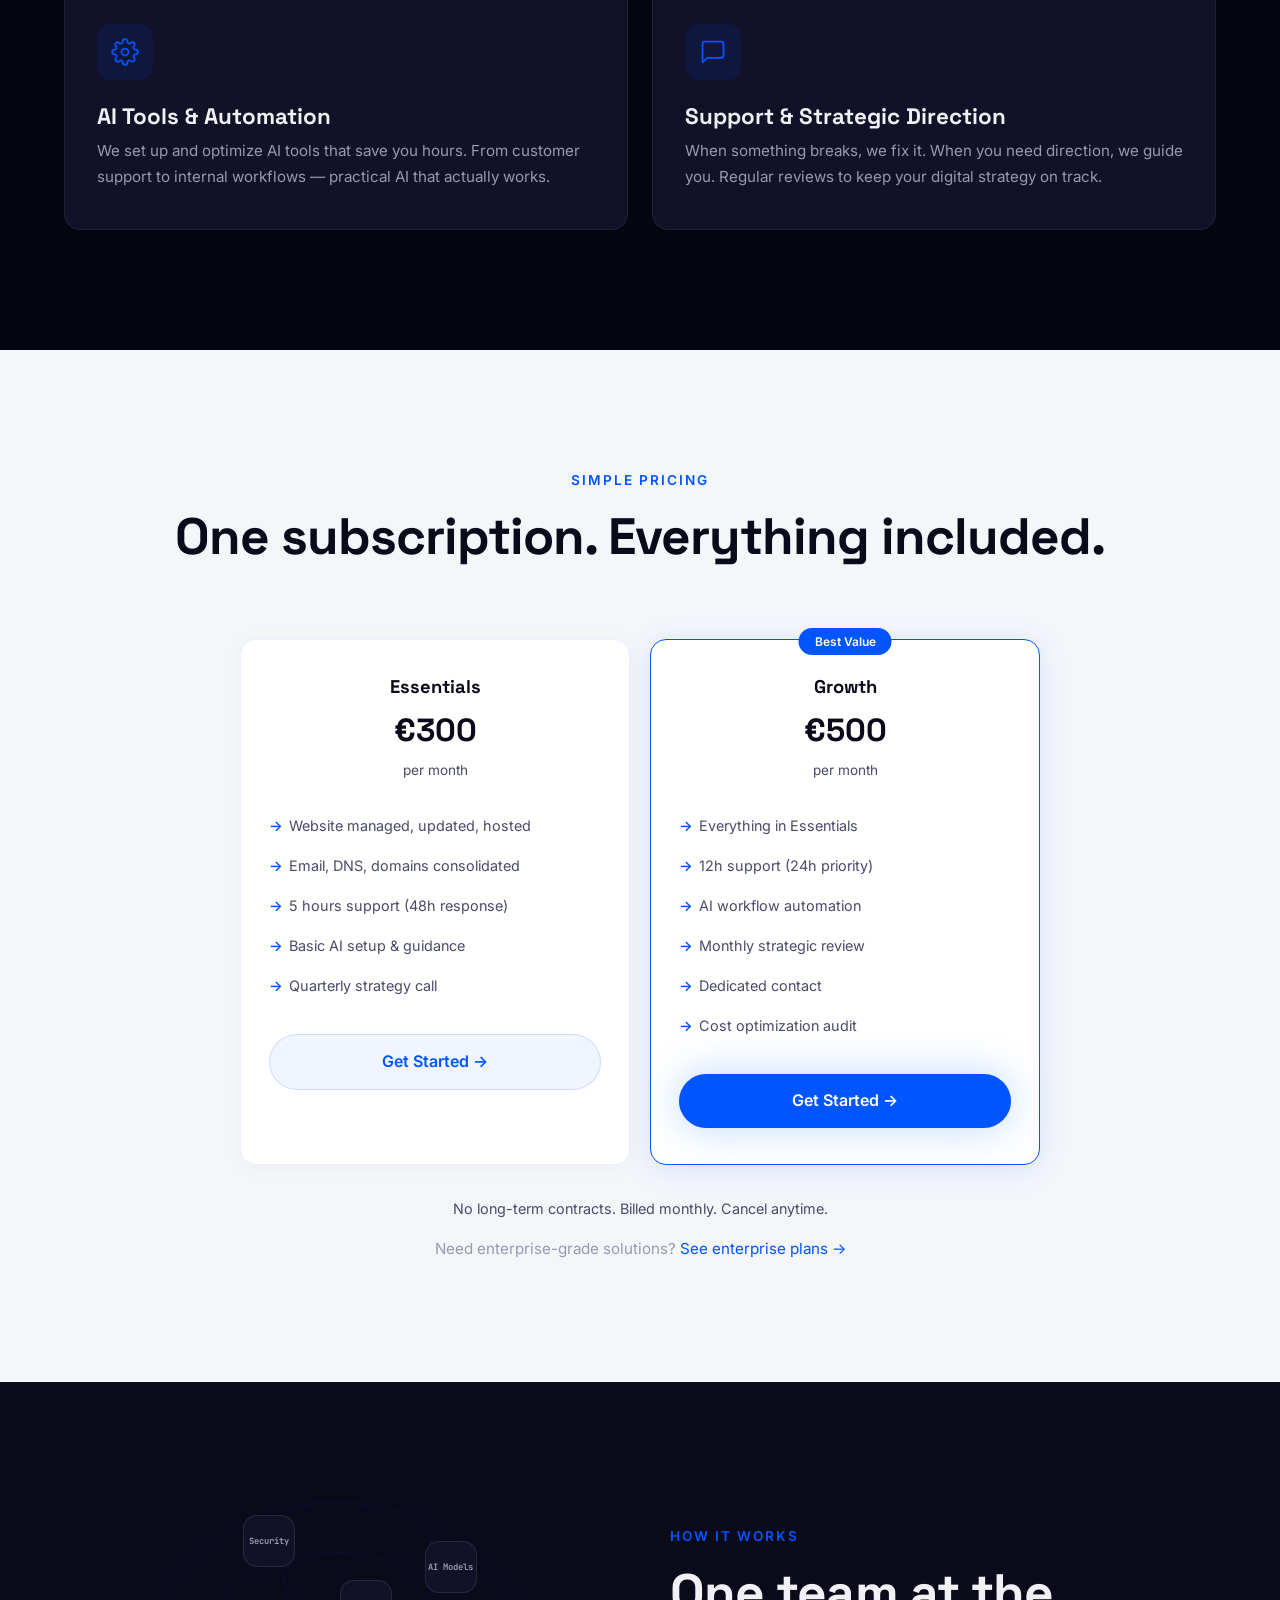
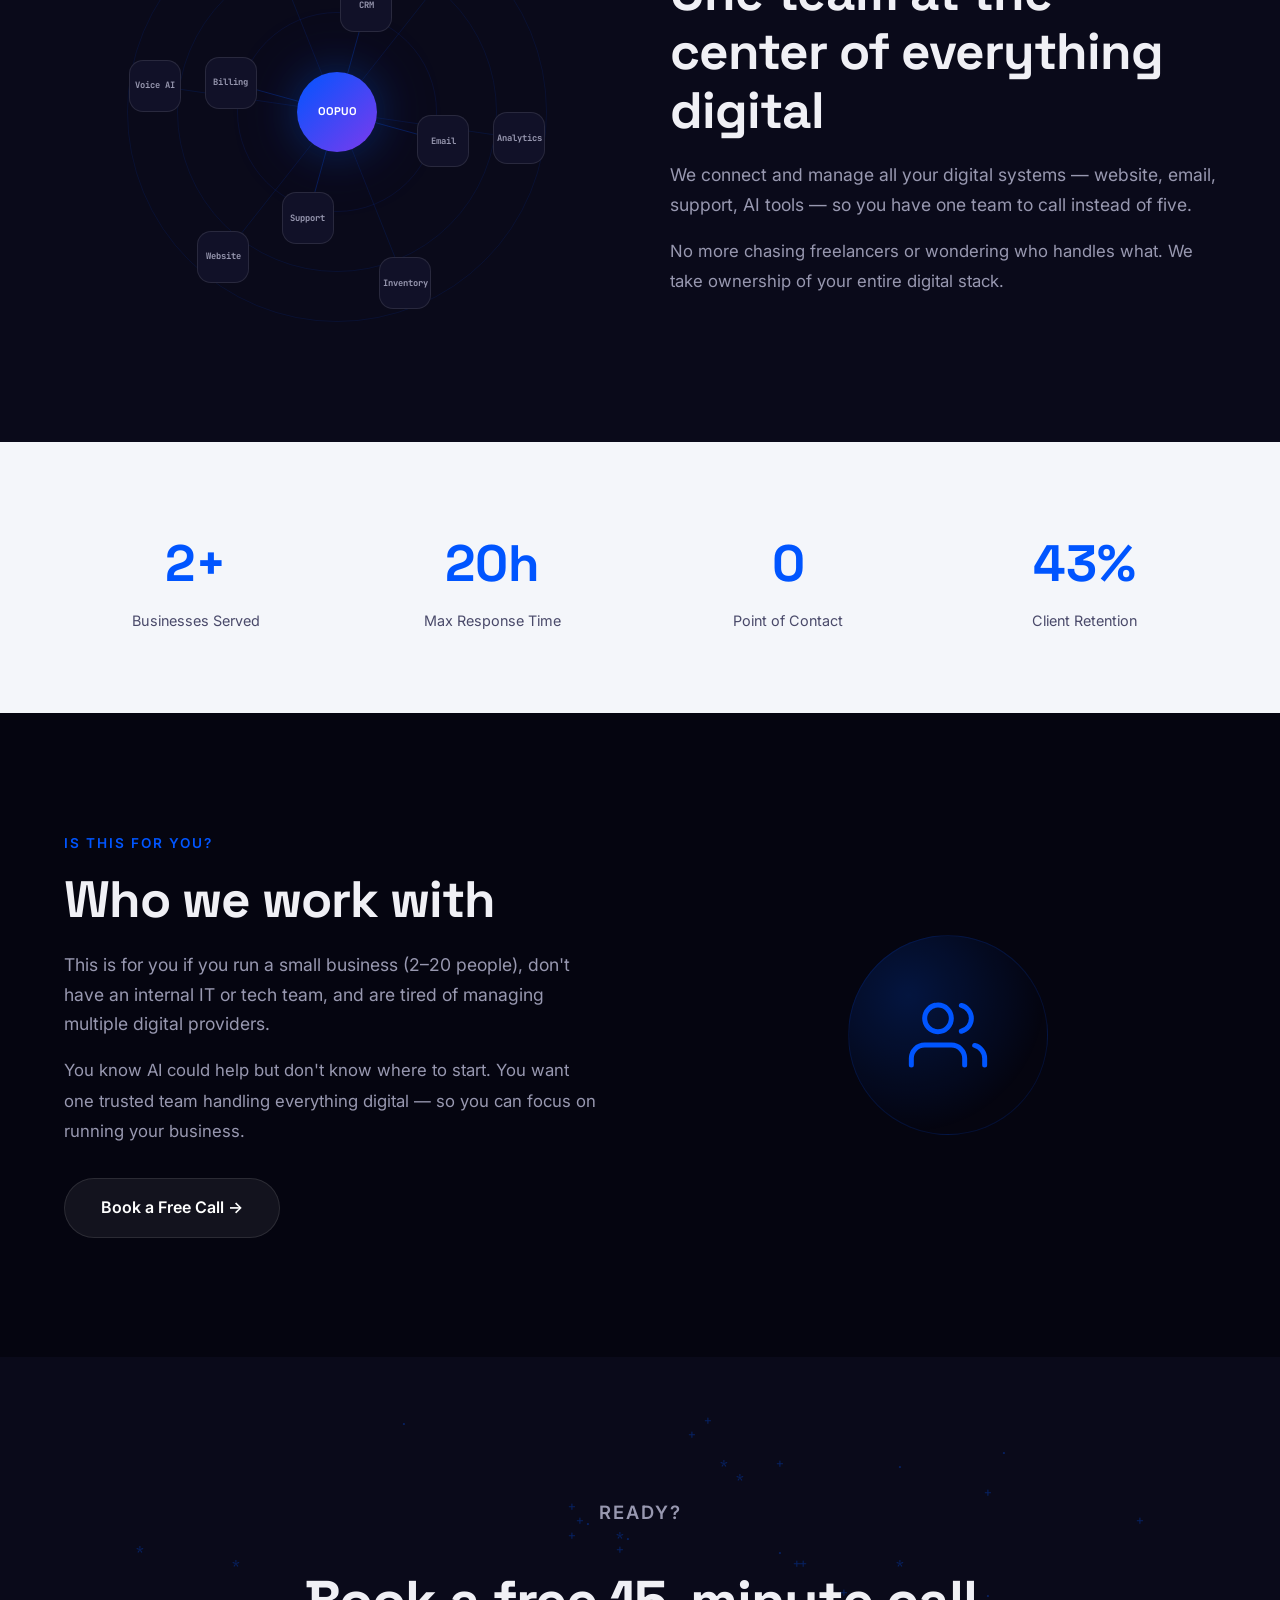
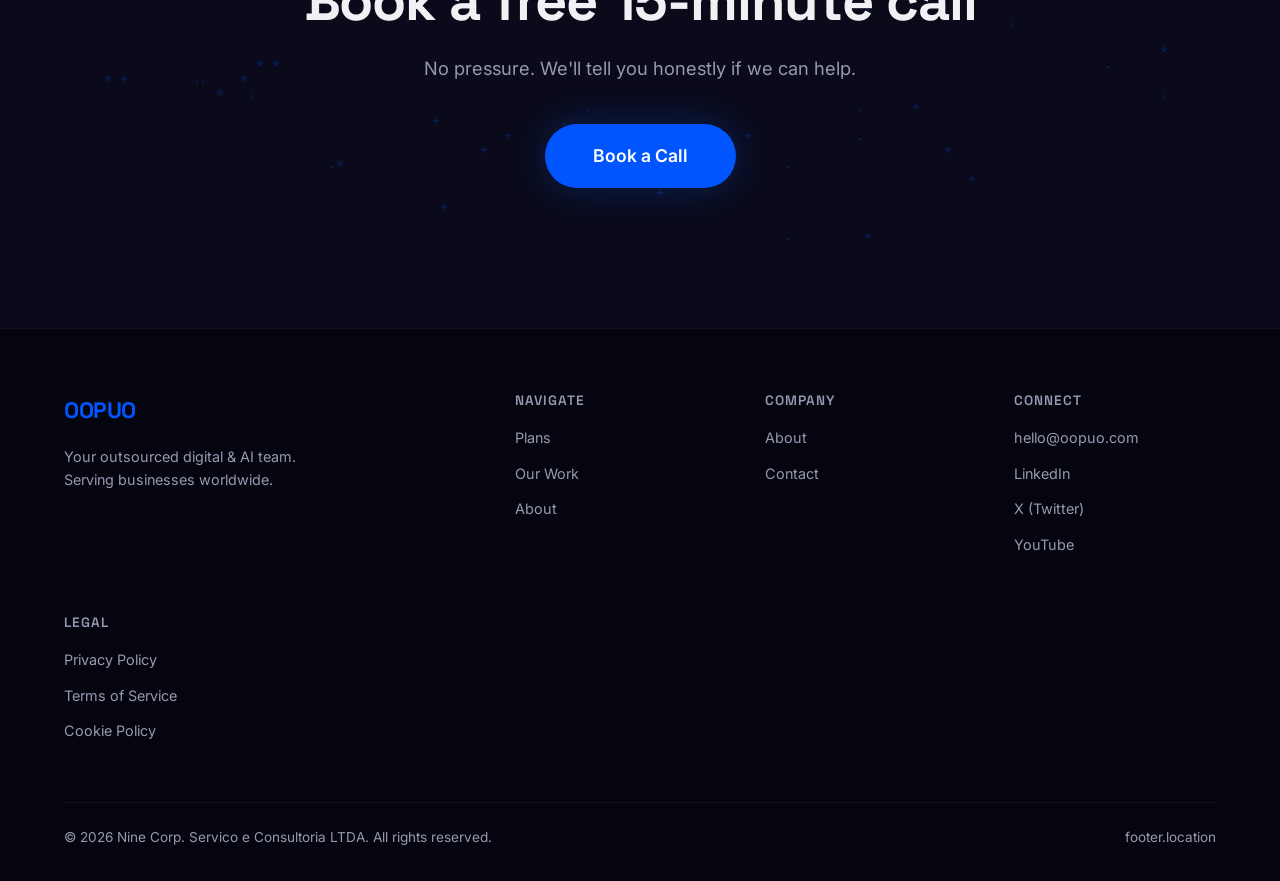
==== commit d5a57423: "Update GA4, switch to SVG logo, generate OG image and favicon" ====
--- a/index.html
+++ b/index.html
@@ -28,7 +28,7 @@
 <nav>
   <div class="container">
     <a href="index.html" class="logo">
-      <svg class="logo-icon" width="42" height="42" viewBox="0 0 240 240"><defs><filter id="lg"><feGaussianBlur stdDeviation="4"/></filter></defs><circle cx="120" cy="120" r="72" fill="none" stroke="#0055ff" stroke-width="2.5" opacity=".18" stroke-dasharray="6 6"/><line x1="68" y1="72" x2="172" y2="68" stroke="#0055ff" stroke-width="2.5" opacity=".4"/><line x1="172" y1="68" x2="178" y2="168" stroke="#0055ff" stroke-width="2.5" opacity=".4"/><line x1="178" y1="168" x2="80" y2="182" stroke="#0055ff" stroke-width="2.5" opacity=".4"/><line x1="80" y1="182" x2="55" y2="120" stroke="#0055ff" stroke-width="2.5" opacity=".4"/><line x1="55" y1="120" x2="68" y2="72" stroke="#0055ff" stroke-width="2.5" opacity=".4"/><circle cx="68" cy="72" r="12" fill="#0055ff" filter="url(#lg)"/><circle cx="172" cy="68" r="12" fill="#0055ff" filter="url(#lg)"/><circle cx="178" cy="168" r="12" fill="#0055ff" filter="url(#lg)"/><circle cx="80" cy="182" r="12" fill="#0055ff" filter="url(#lg)"/><circle cx="55" cy="120" r="12" fill="#0055ff" filter="url(#lg)"/><circle cx="120" cy="120" r="7" fill="#fff"/></svg>
+      <img src="assets/oopuo-logo-white.svg" class="logo-icon" width="42" height="42" alt="OOPUO Logo">
       <span>OOPUO</span>
     </a>
     <ul class="nav-links">
@@ -317,7 +317,7 @@
           <li><a href="mailto:hello@oopuo.com">hello@oopuo.com</a></li>
           <li><a href="https://linkedin.com/company/oopuo" target="_blank">LinkedIn</a></li>
           <li><a href="https://x.com/oopuo" target="_blank">X (Twitter)</a></li>
-          <li><a href="https://youtube.com/@oopuo" target="_blank">YouTube</a></li>
+          <li><a href="https://youtube.com/@OOPUO" target="_blank">YouTube</a></li>
         </ul>
       </div>
       <div class="footer-col">
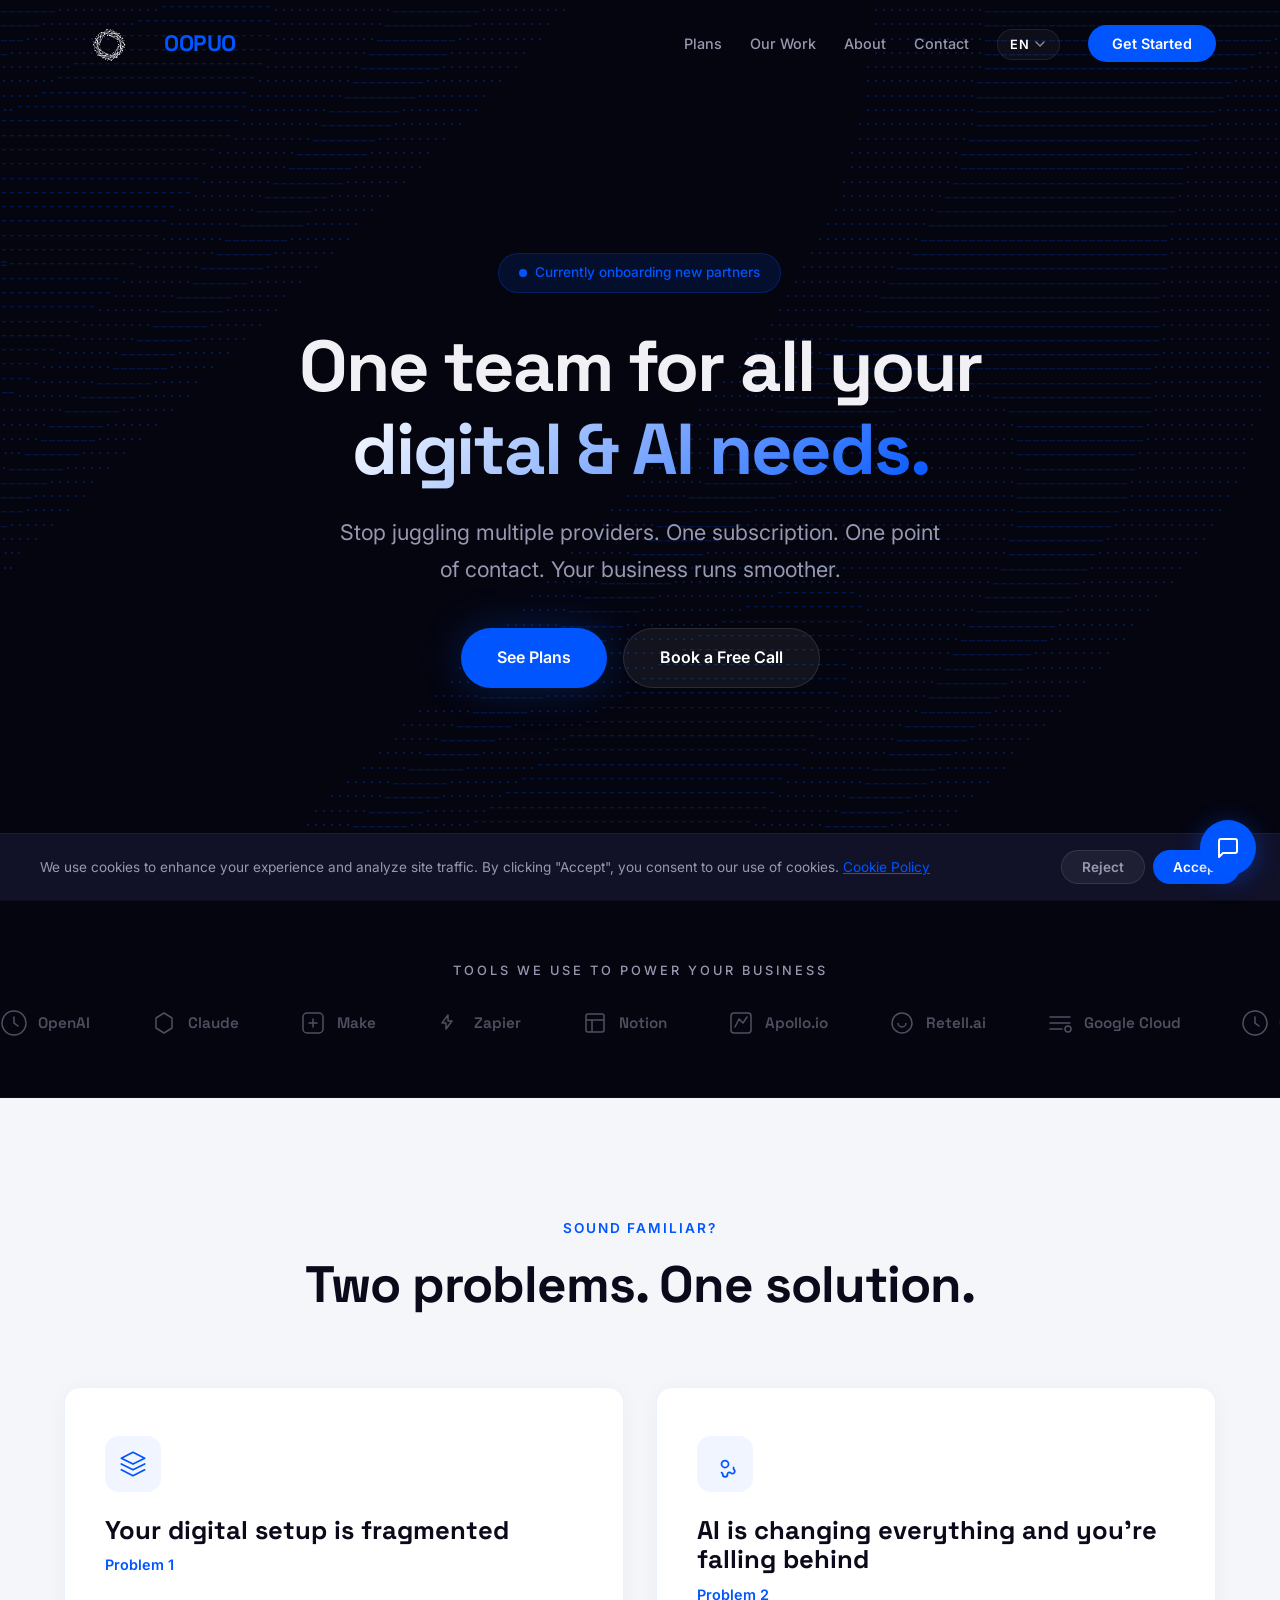
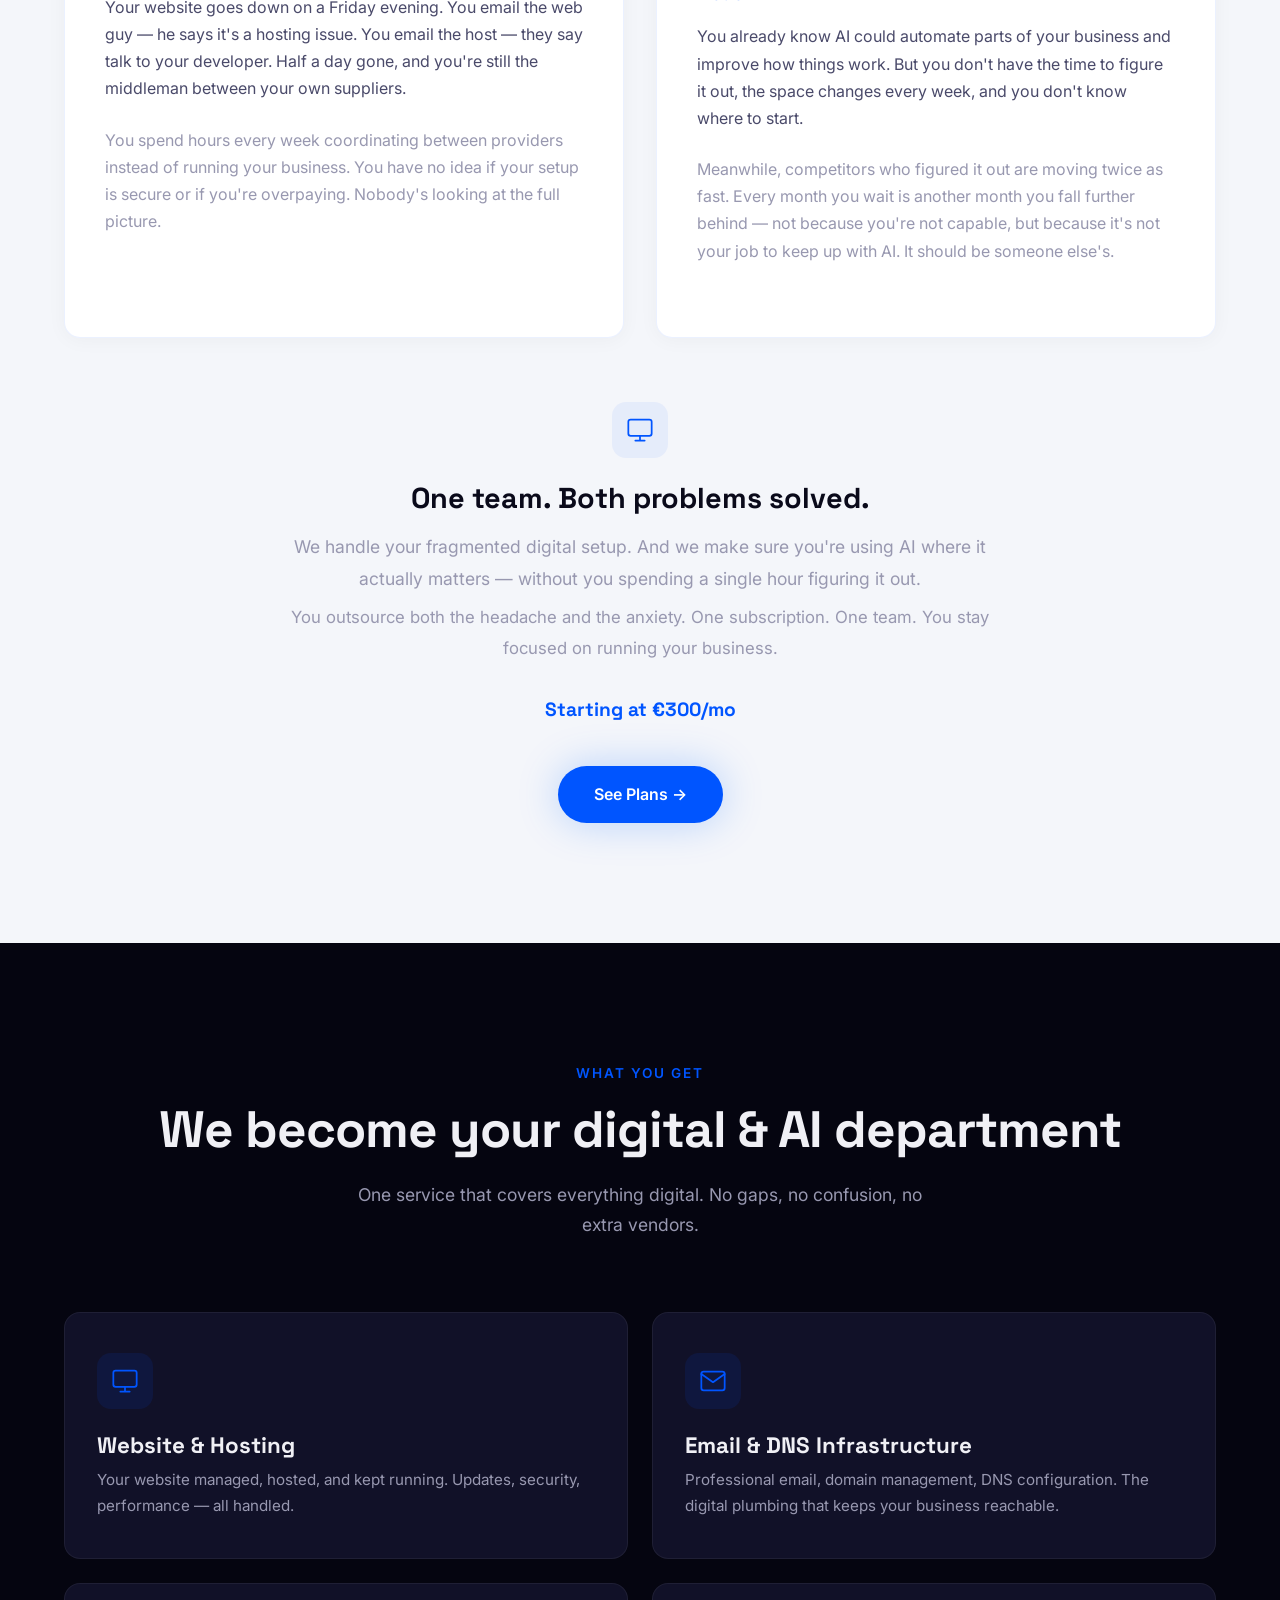
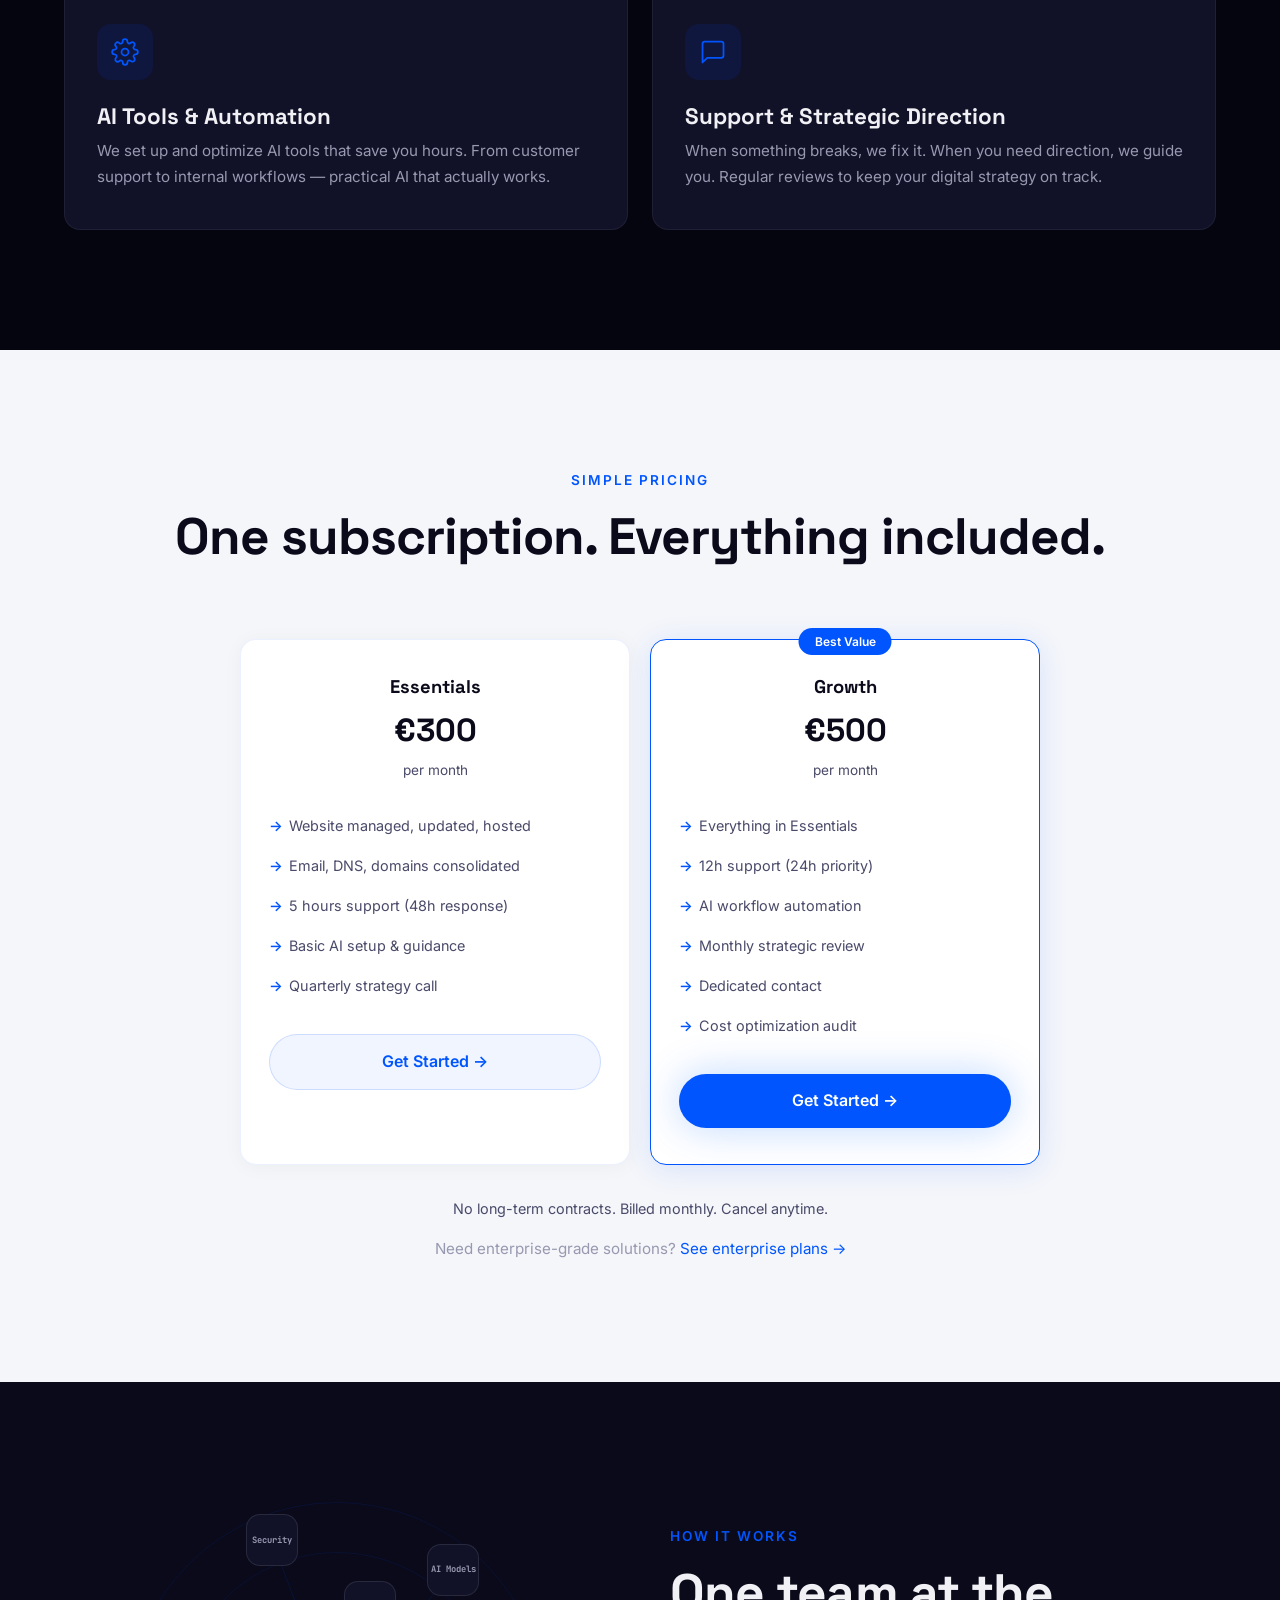
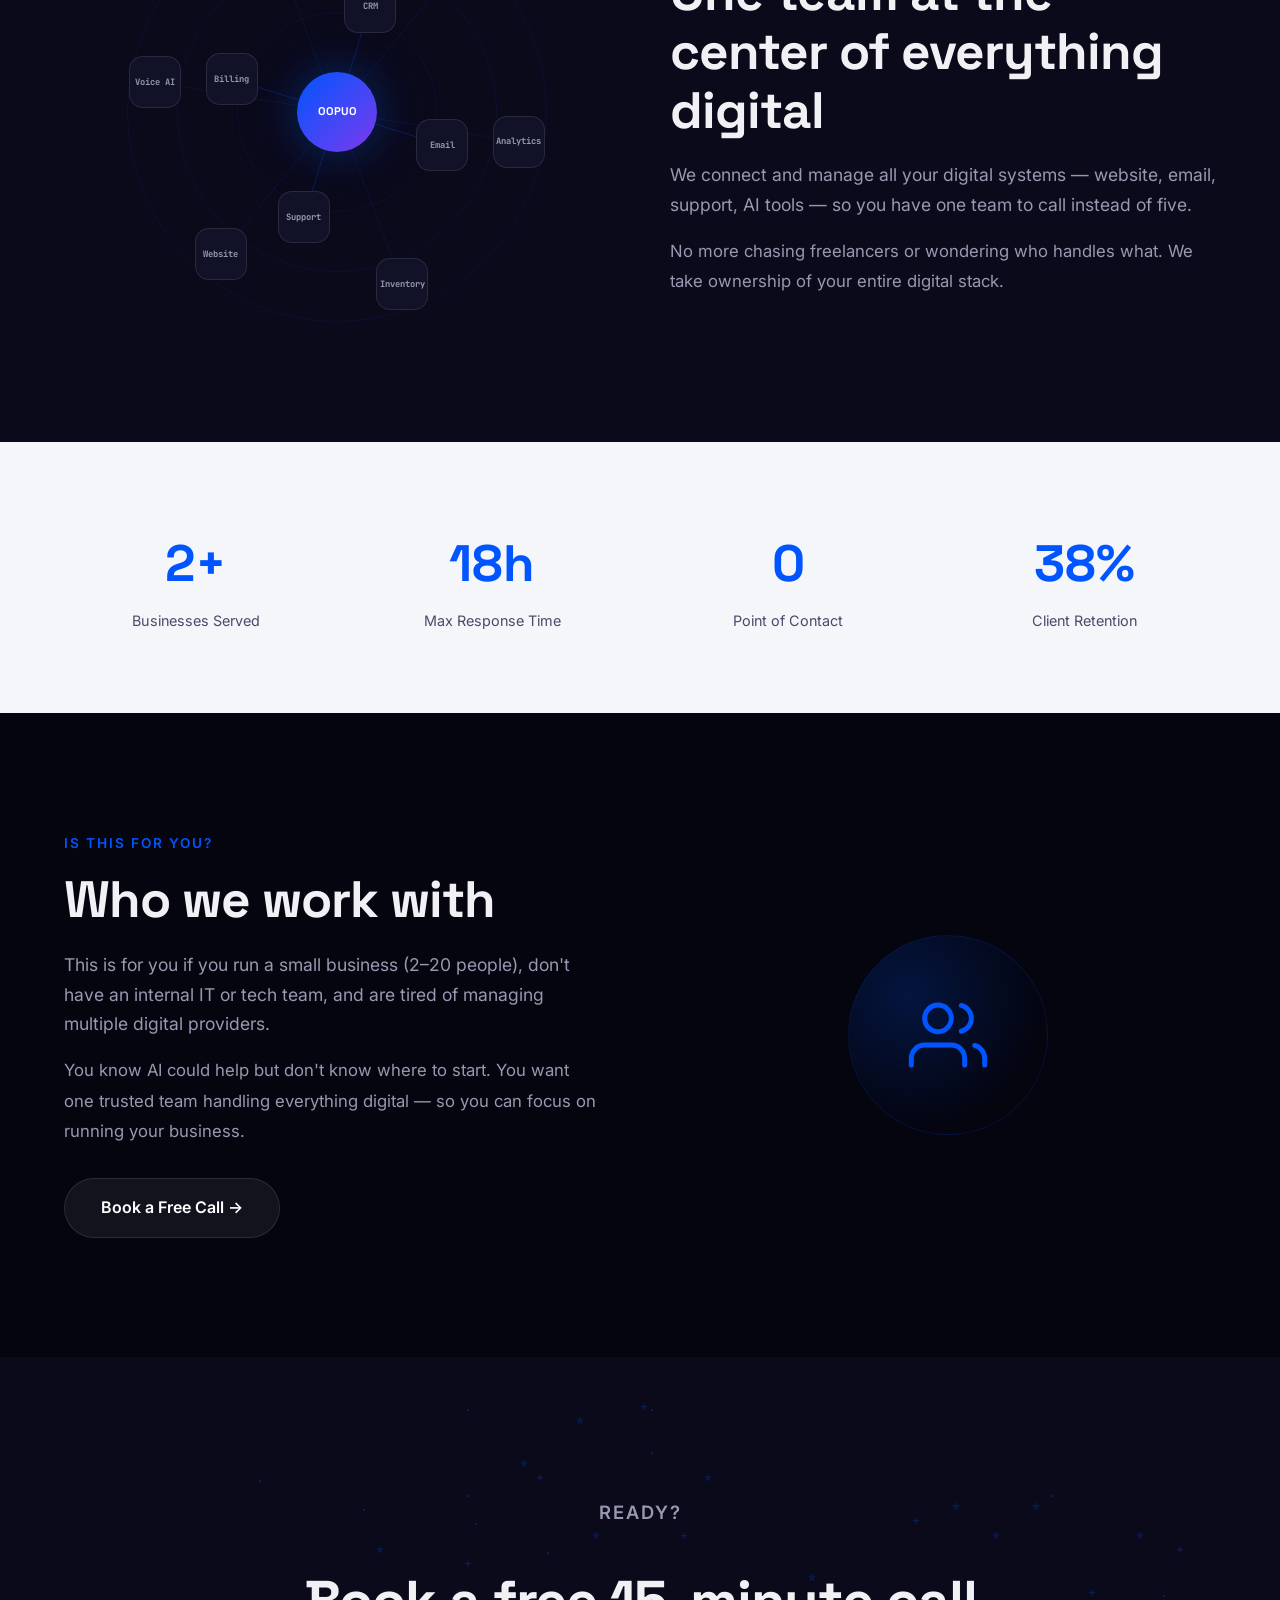
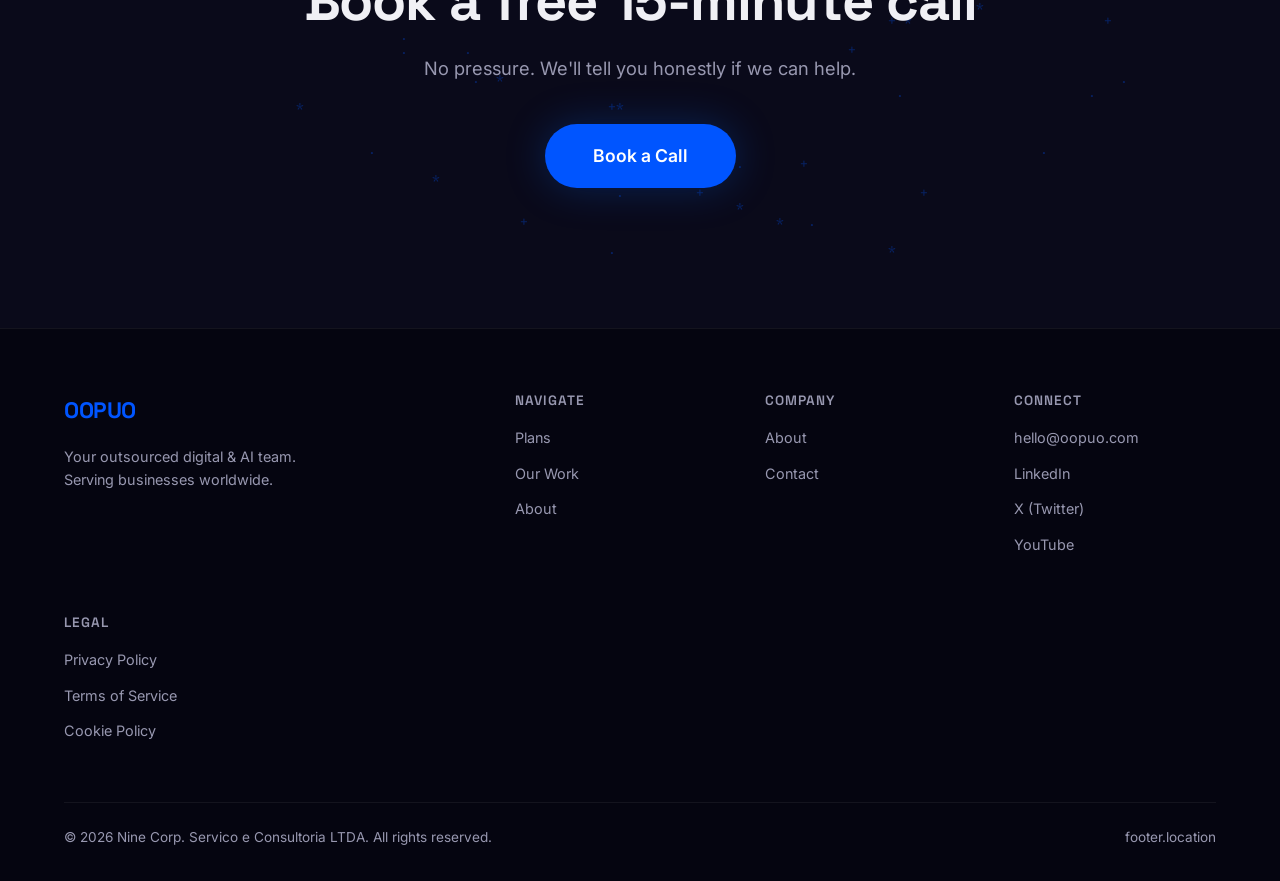
==== commit d2c989e2: "increase header logo size" ====
--- a/index.html
+++ b/index.html
@@ -28,7 +28,7 @@
 <nav>
   <div class="container">
     <a href="index.html" class="logo">
-      <img src="assets/oopuo-logo-white.svg" class="logo-icon" width="42" height="42" alt="OOPUO Logo">
+      <img src="assets/oopuo-logo-white.svg" class="logo-icon" width="64" height="64" style="height:48px; width:auto;" alt="OOPUO Logo">
       <span>OOPUO</span>
     </a>
     <ul class="nav-links">
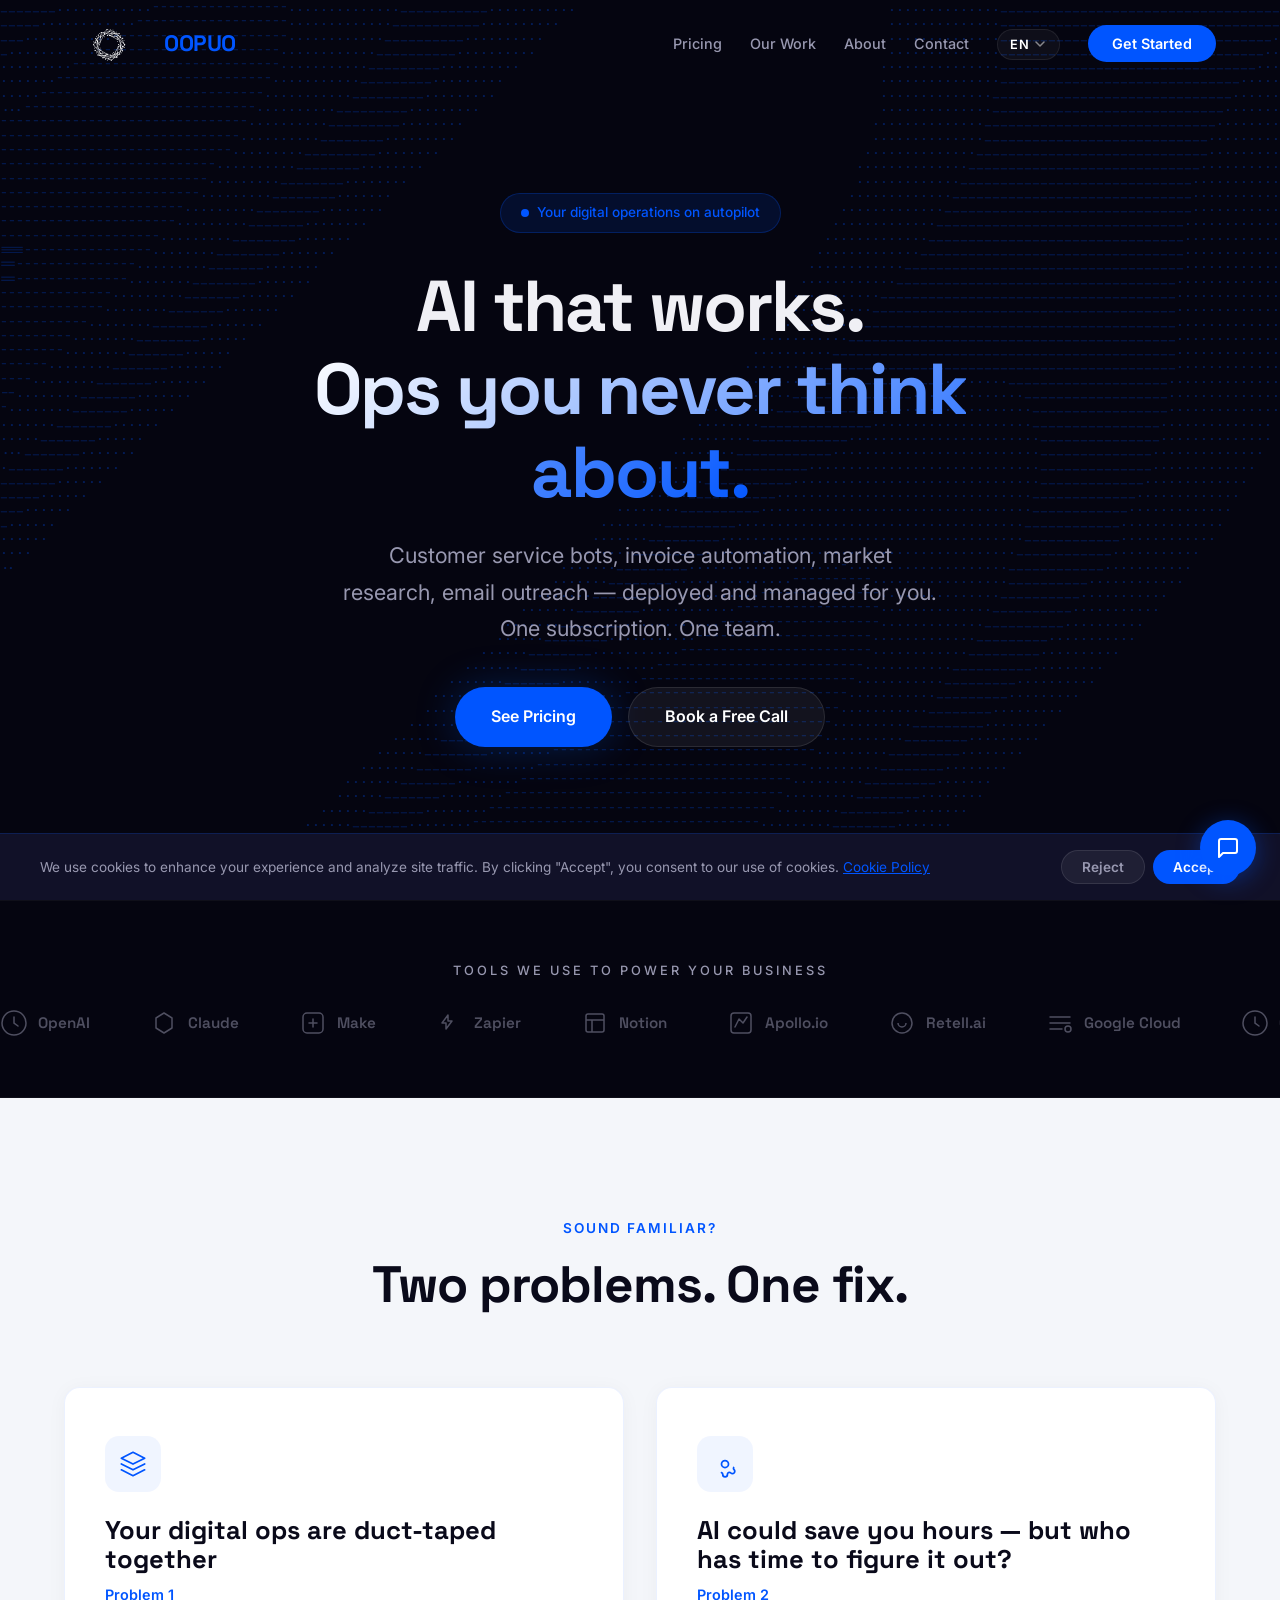
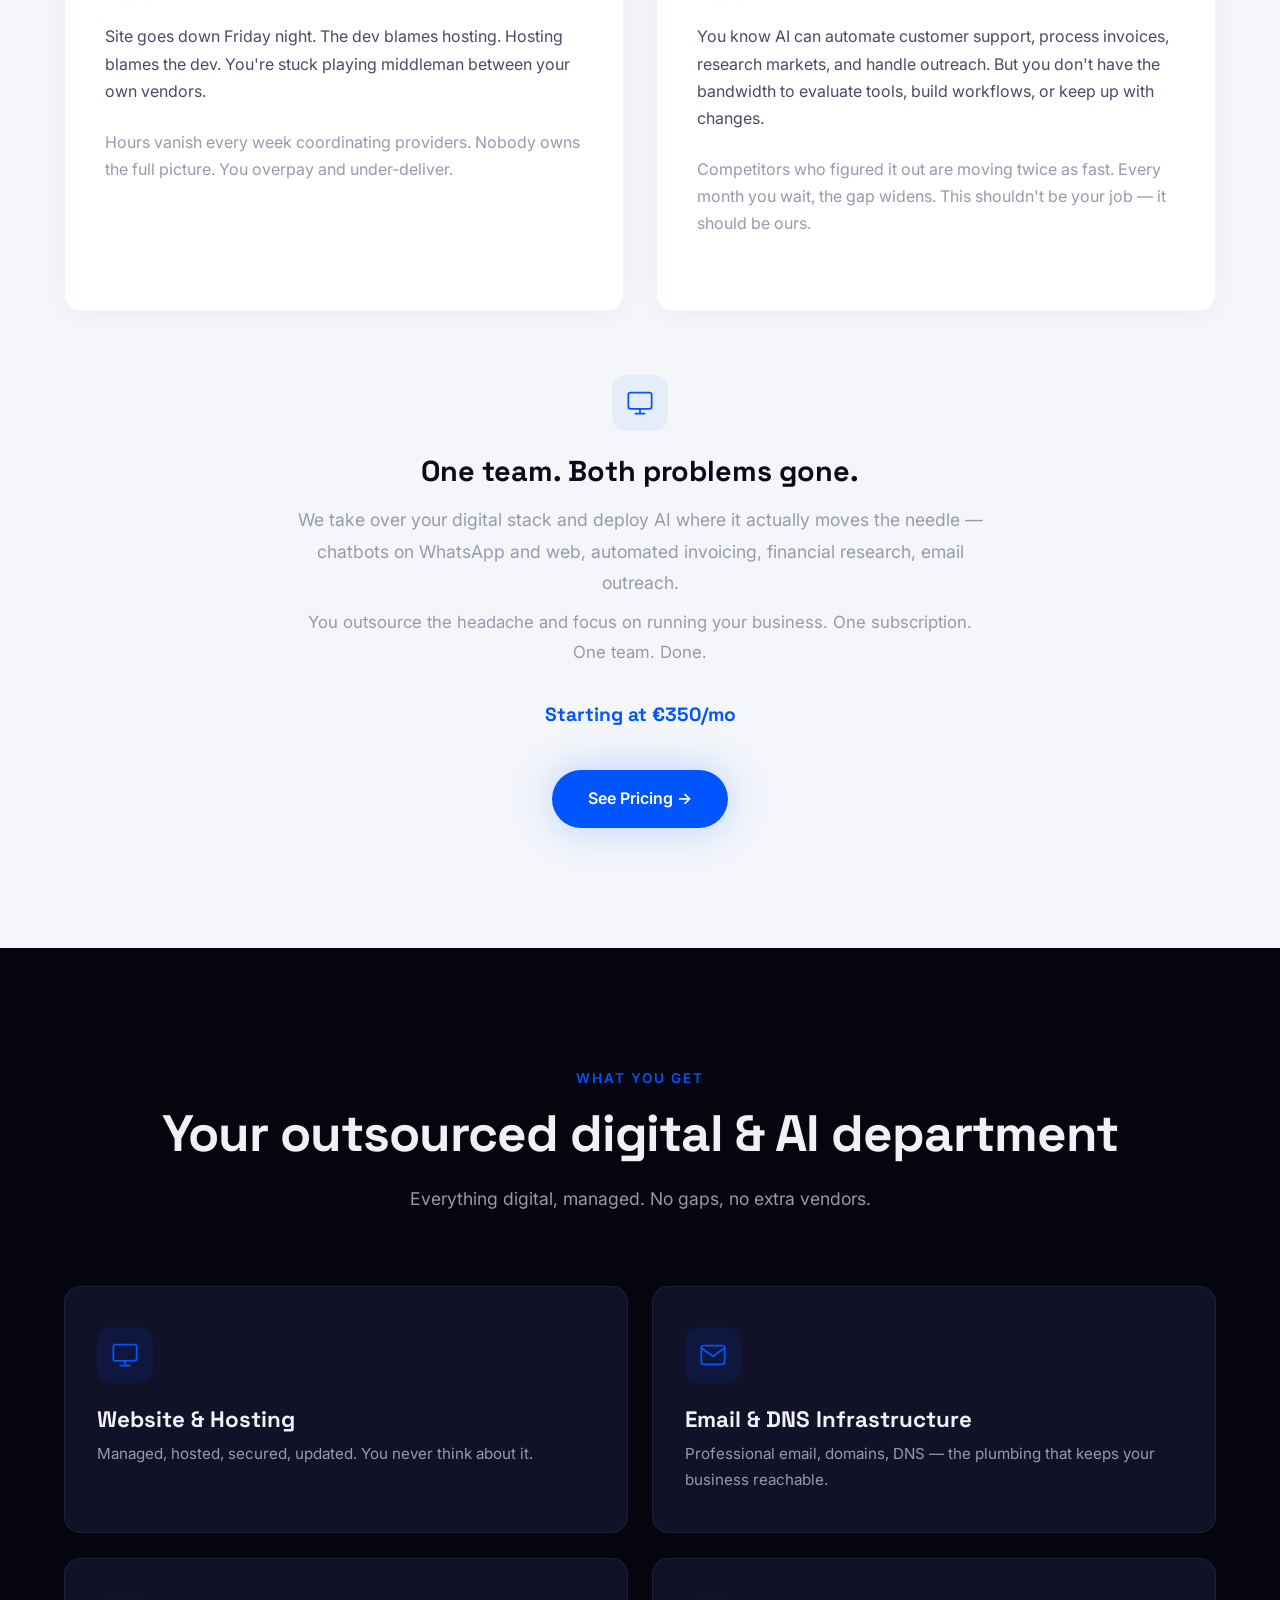
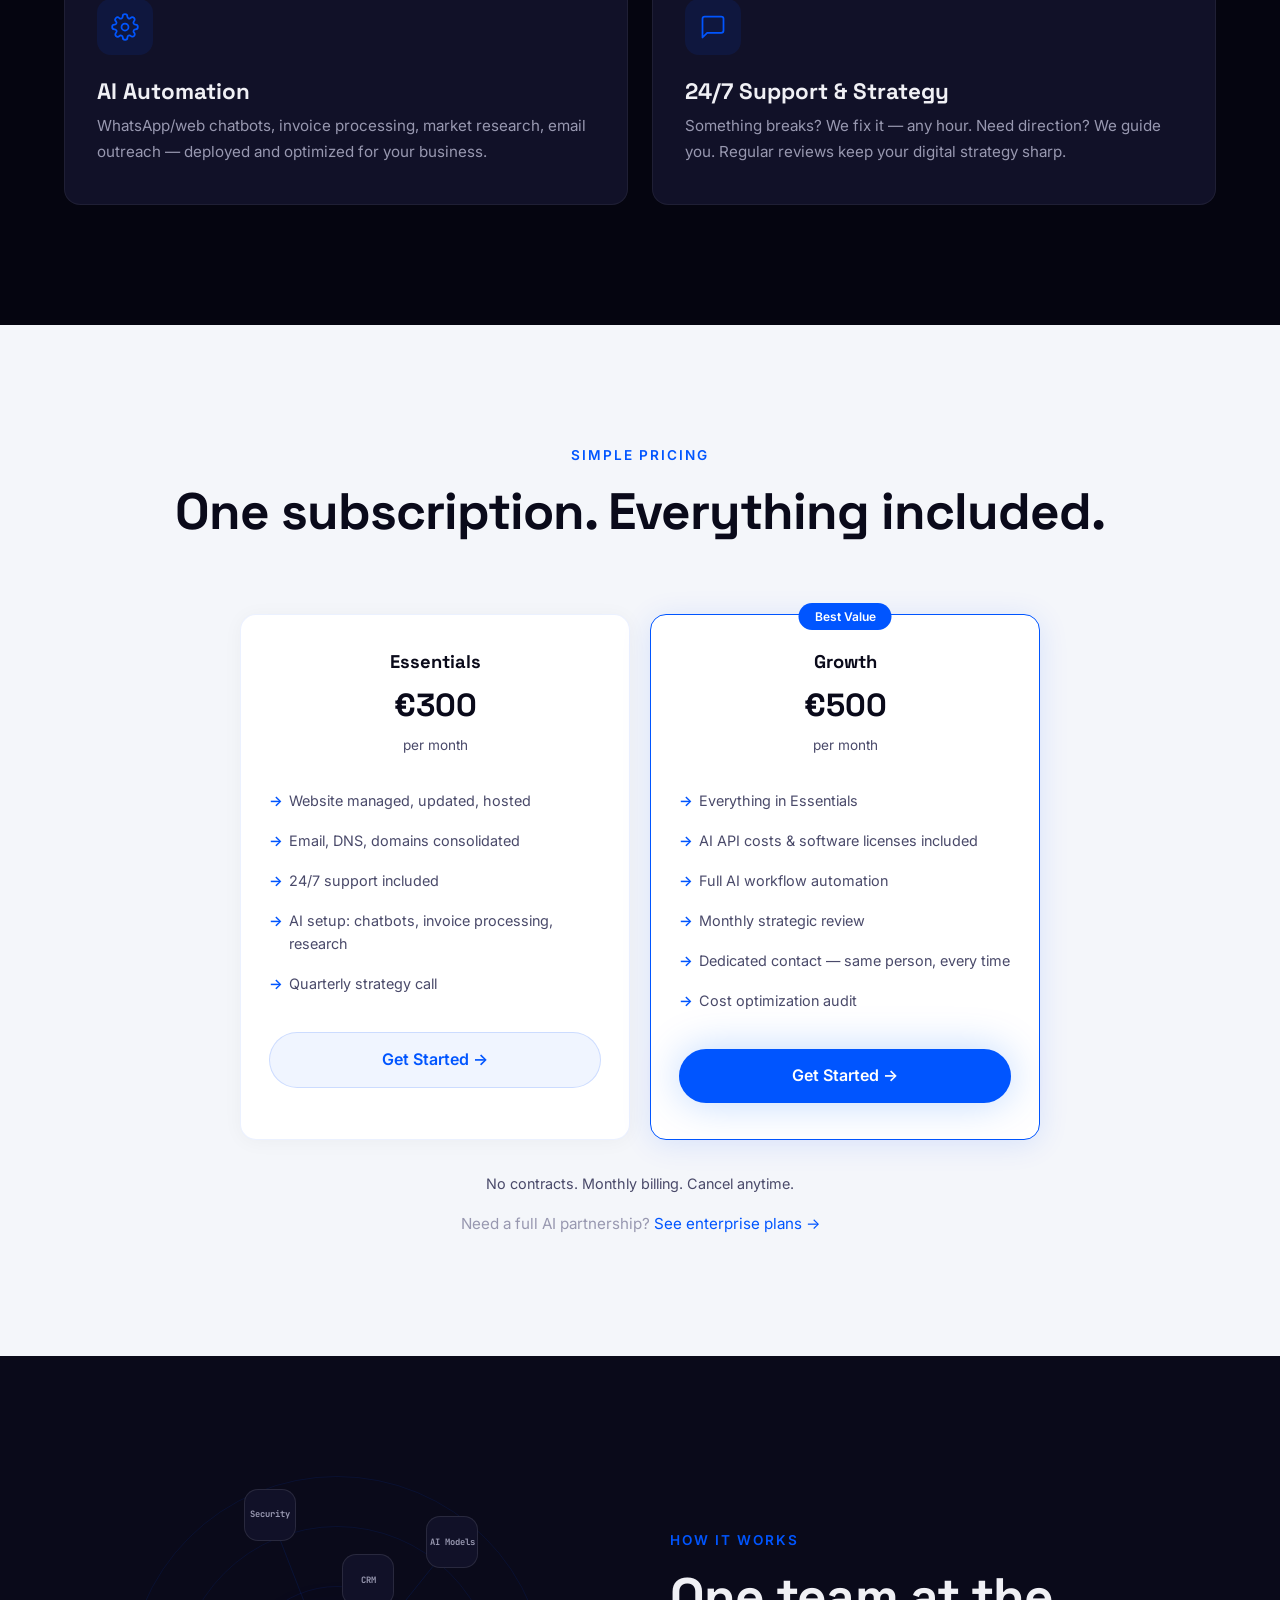
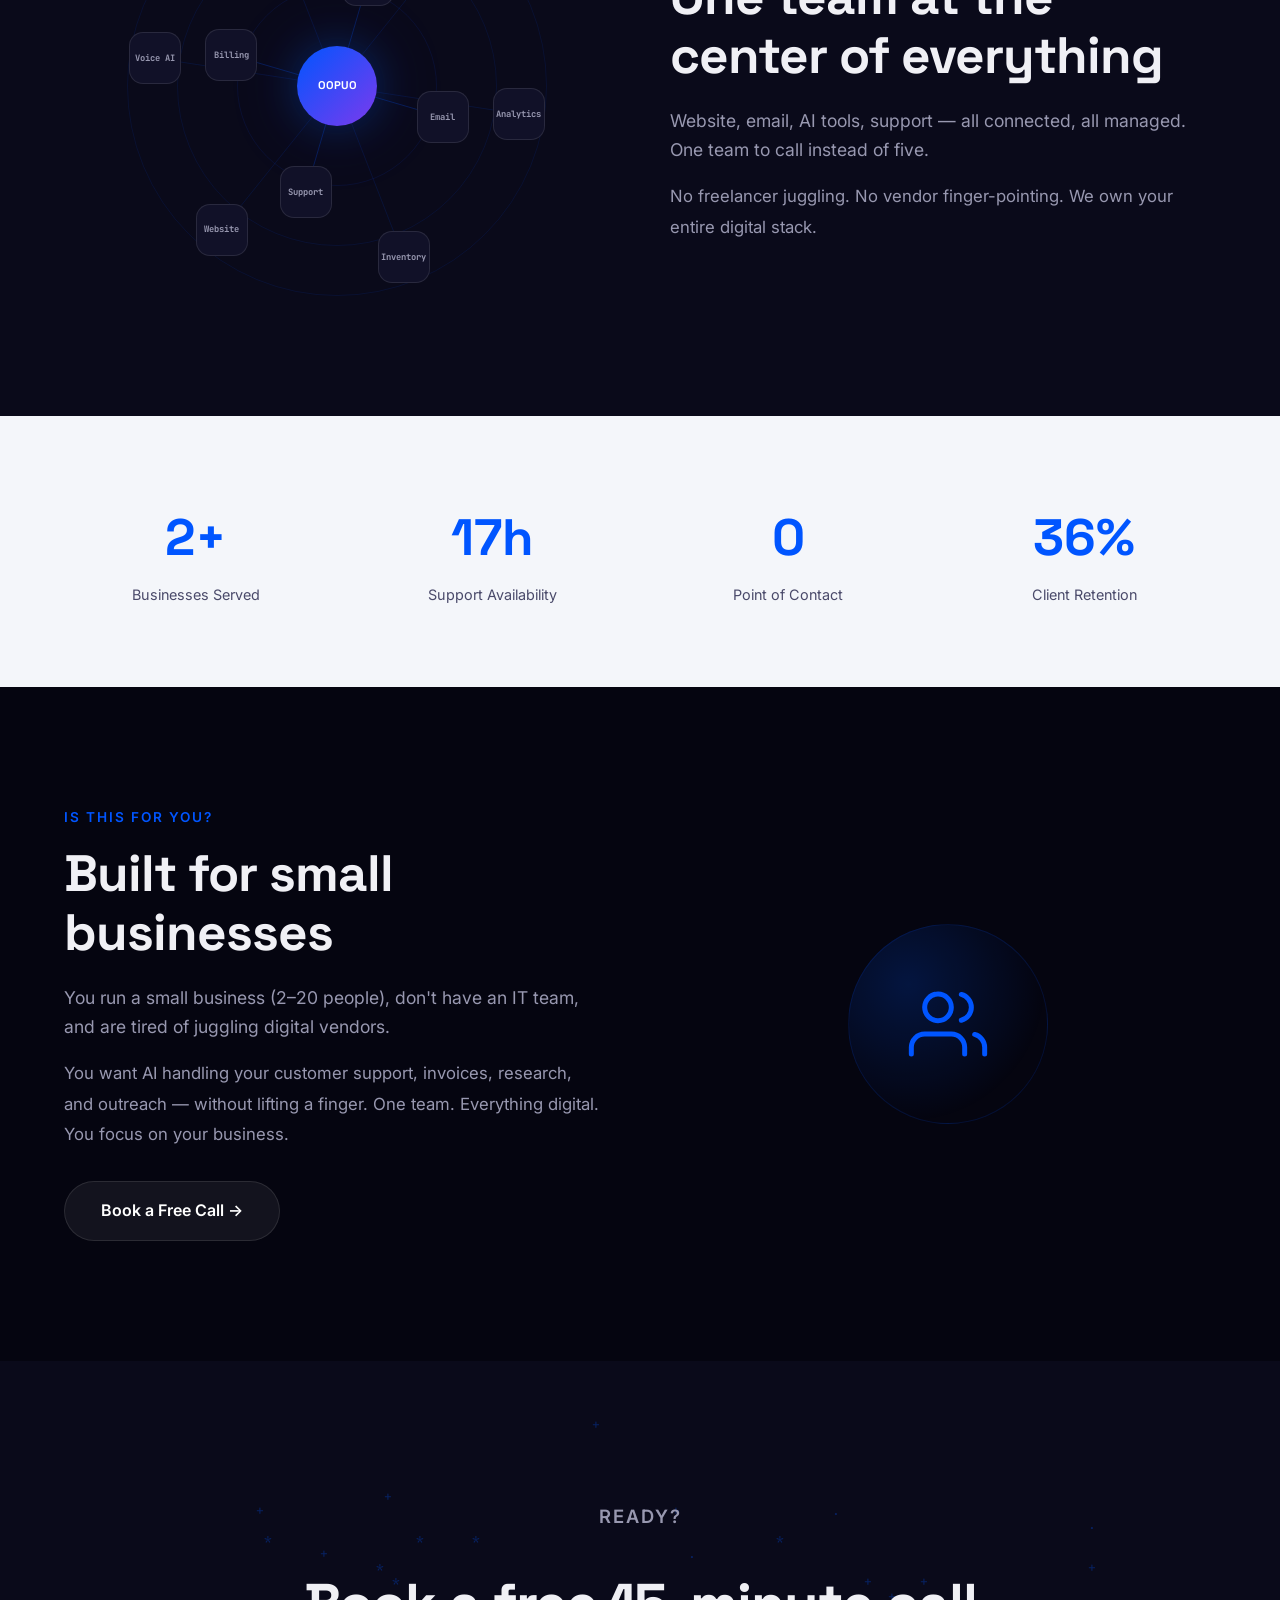
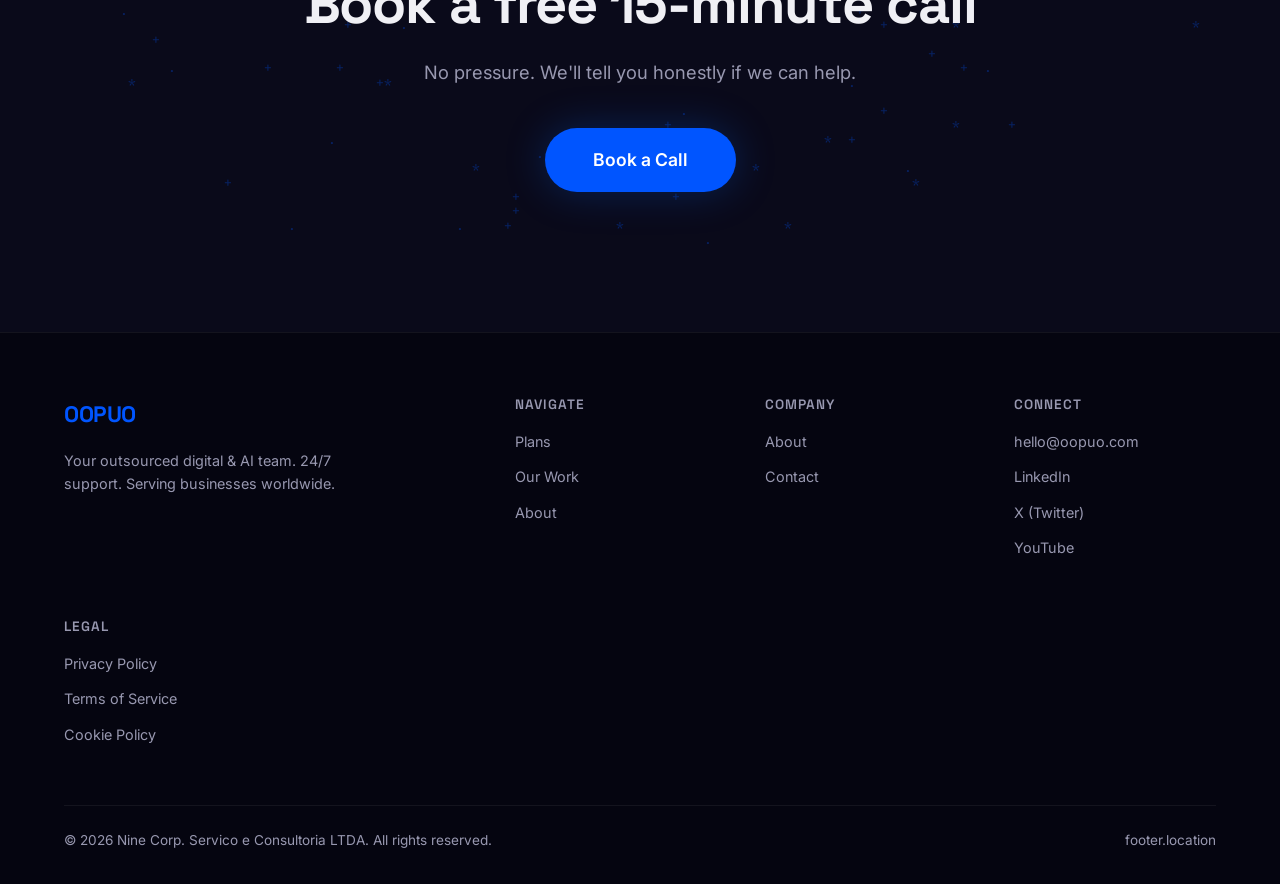
==== commit c67af938: "feat: add Google Analytics tag (G-T1PD58NJ4E) to all pages" ====
--- a/index.html
+++ b/index.html
@@ -1,6 +1,15 @@
 <!DOCTYPE html>
 <html lang="en">
 <head>
+<!-- Google tag (gtag.js) -->
+<script async src="https://www.googletagmanager.com/gtag/js?id=G-T1PD58NJ4E"></script>
+<script>
+ window.dataLayer = window.dataLayer || [];
+ function gtag(){dataLayer.push(arguments);}
+ gtag('js', new Date());
+
+ gtag('config', 'G-T1PD58NJ4E');
+</script>
 <meta charset="UTF-8">
 <meta name="viewport" content="width=device-width, initial-scale=1.0">
 <title>OOPUO — Your outsourced digital & AI team</title>
